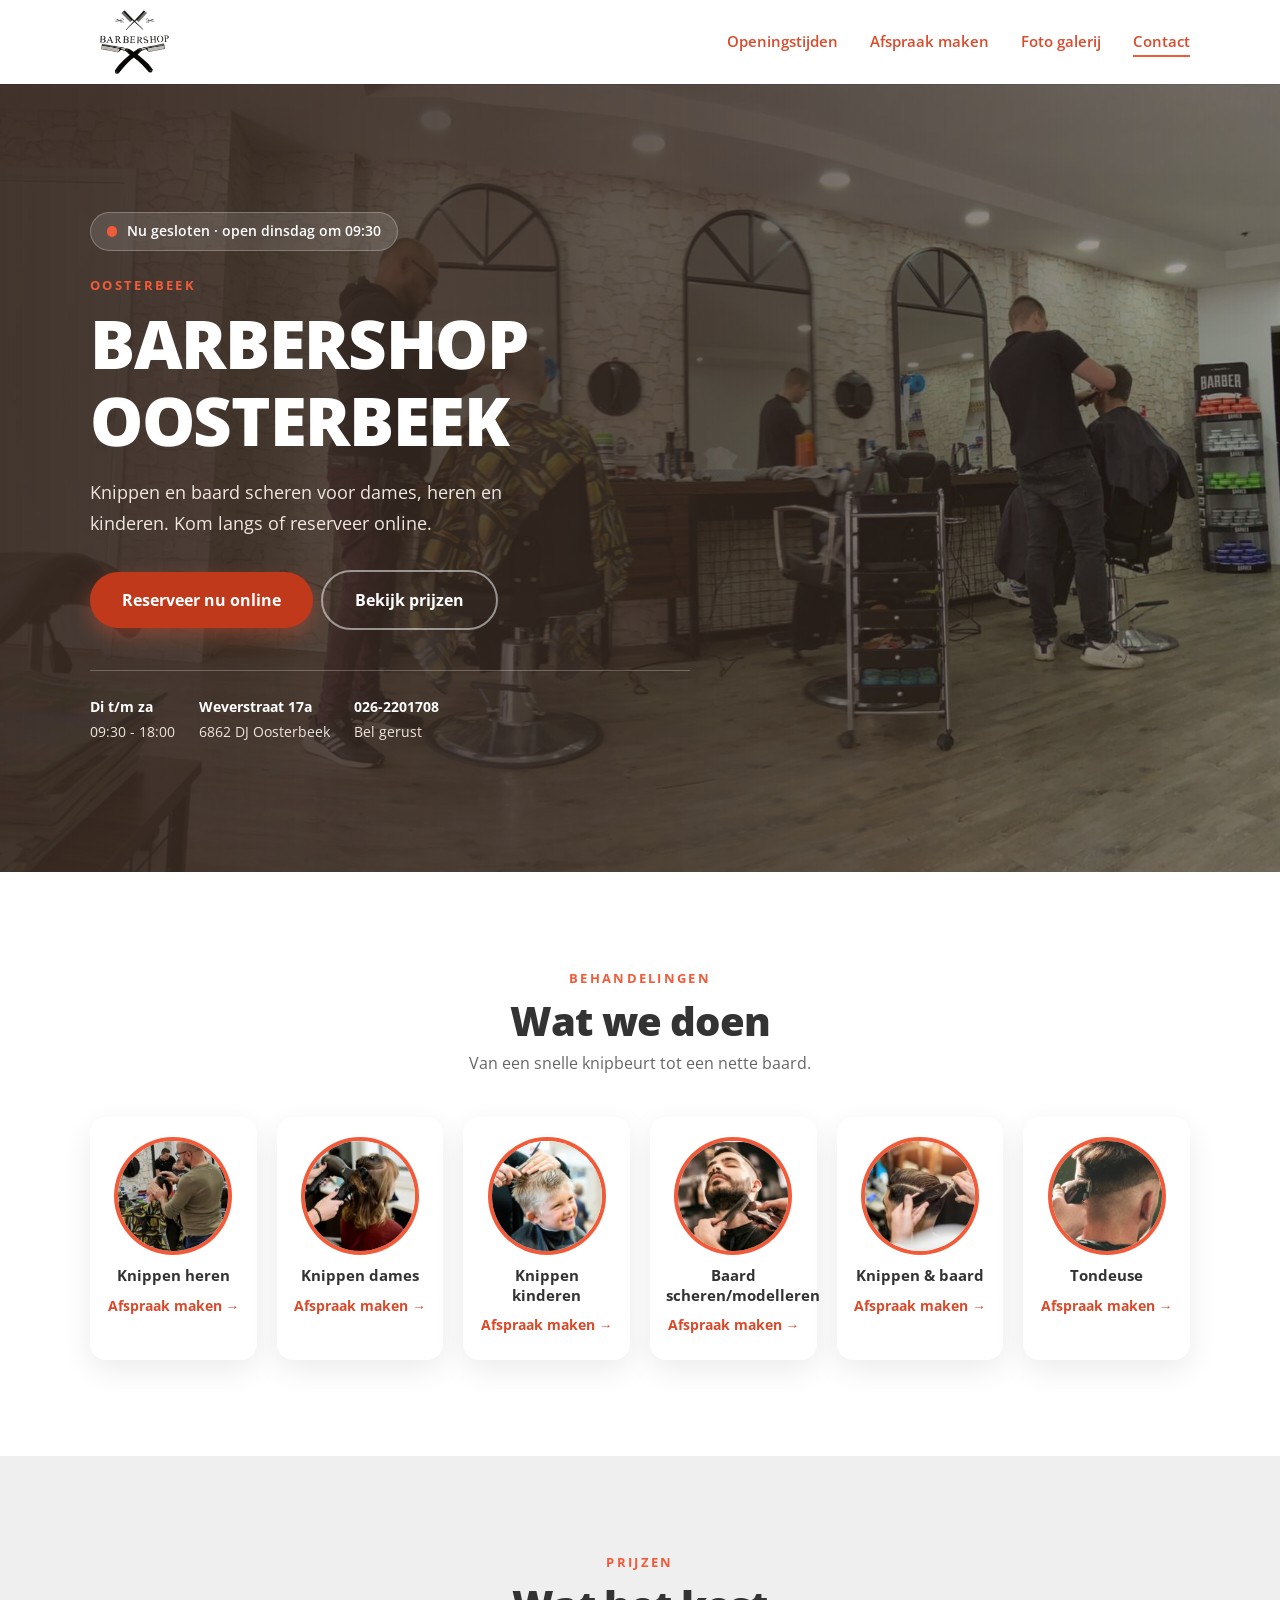
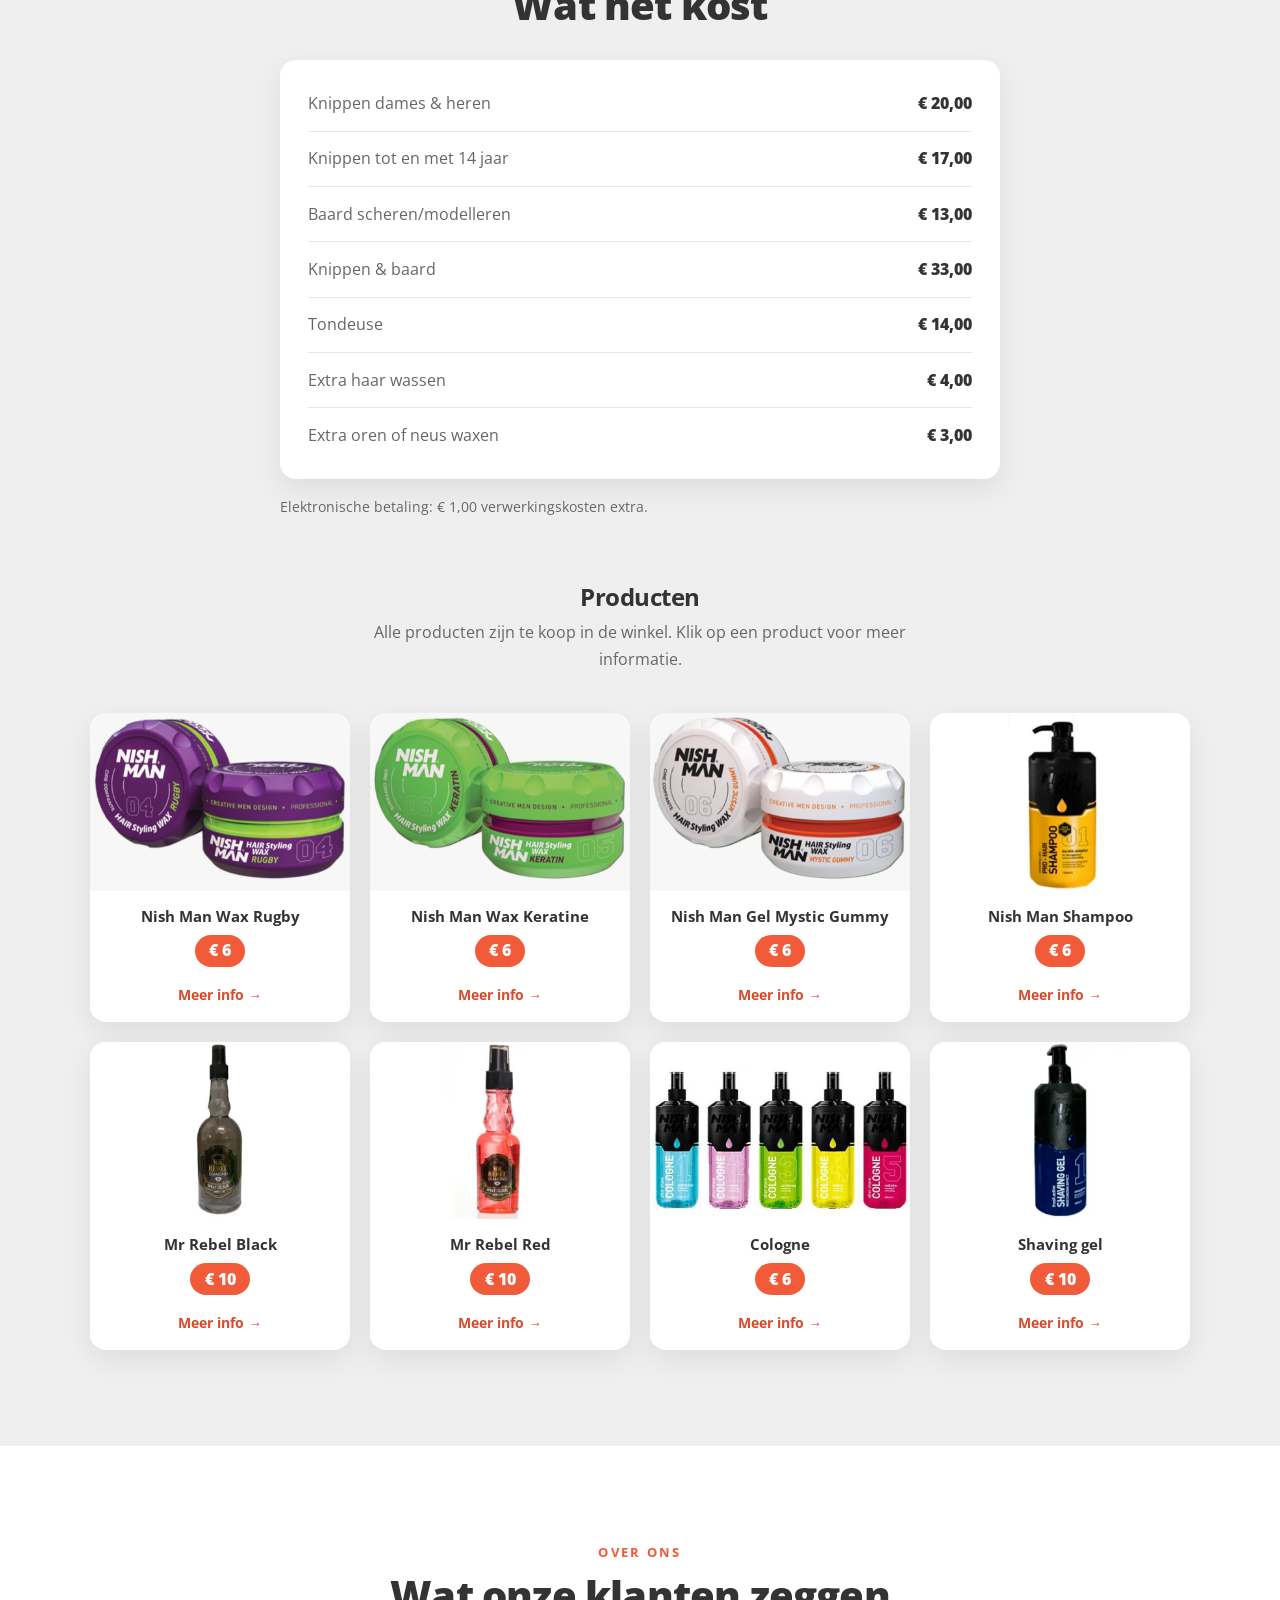
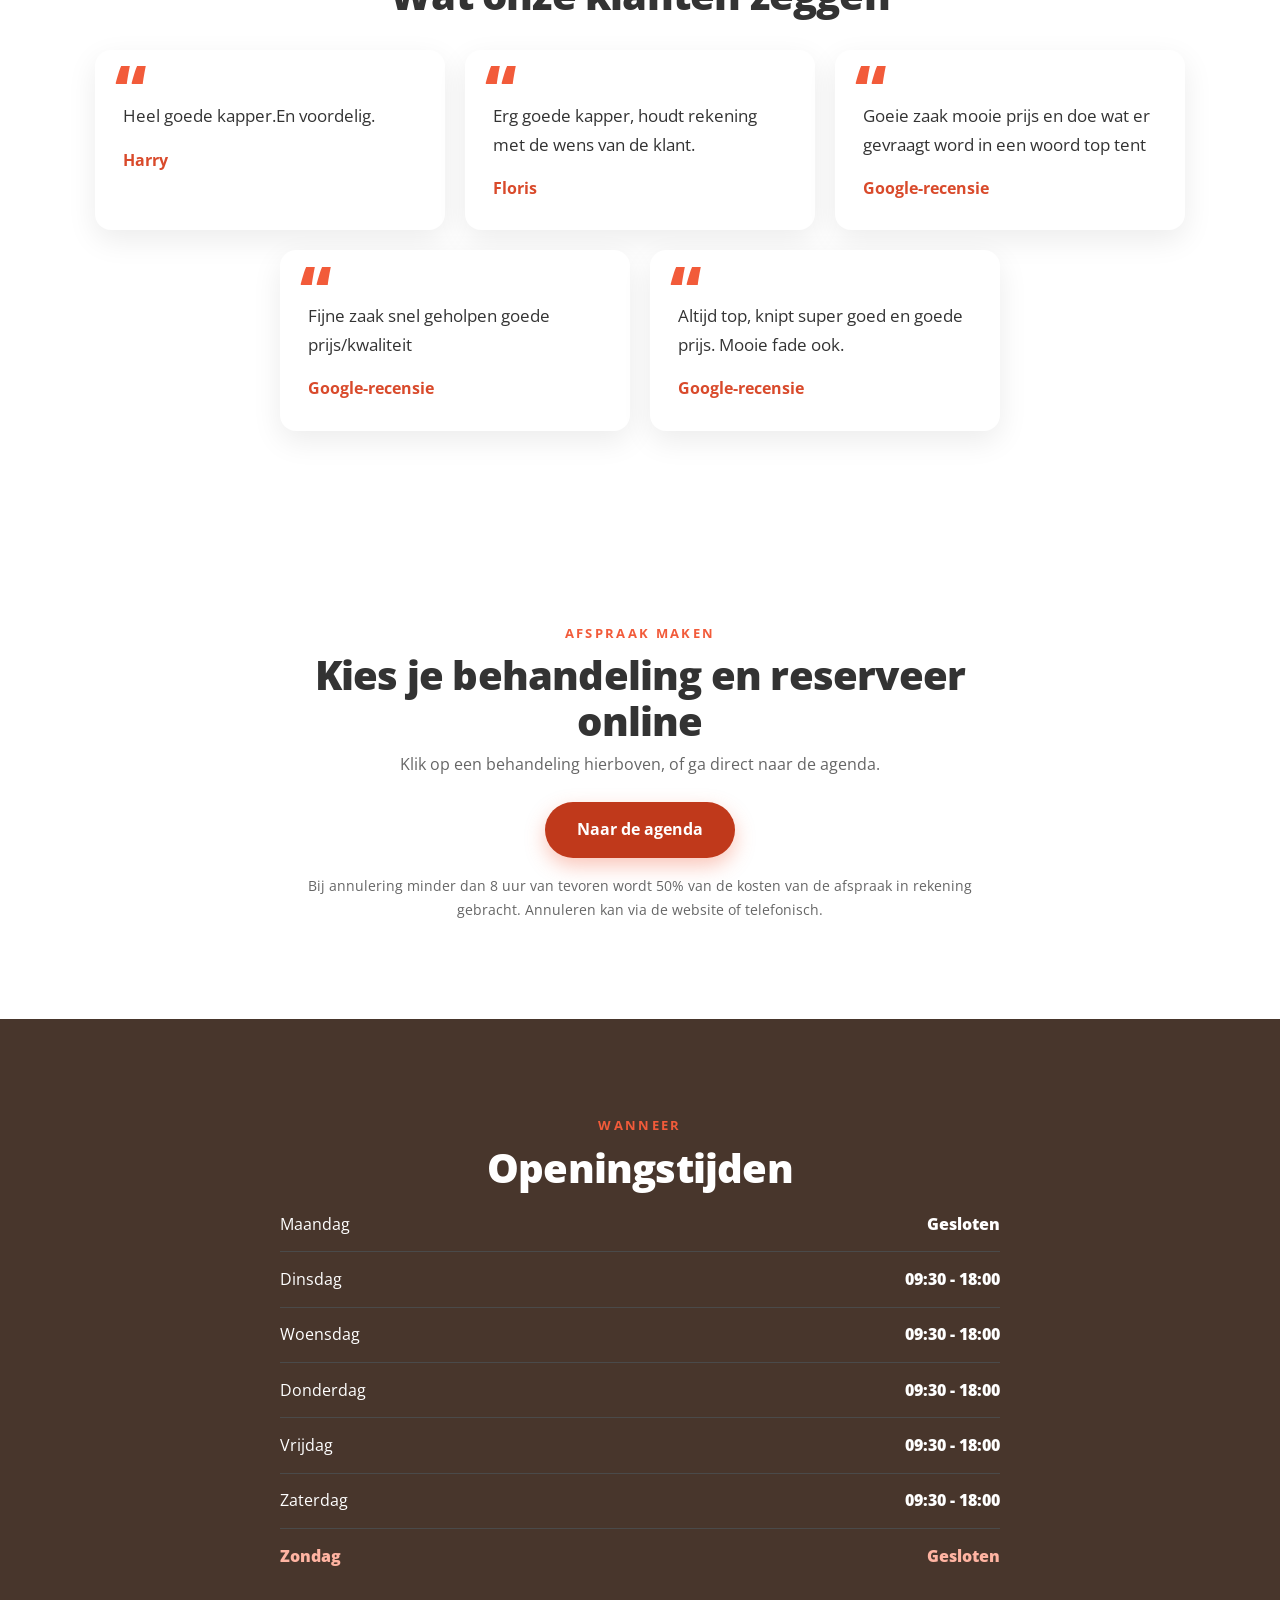
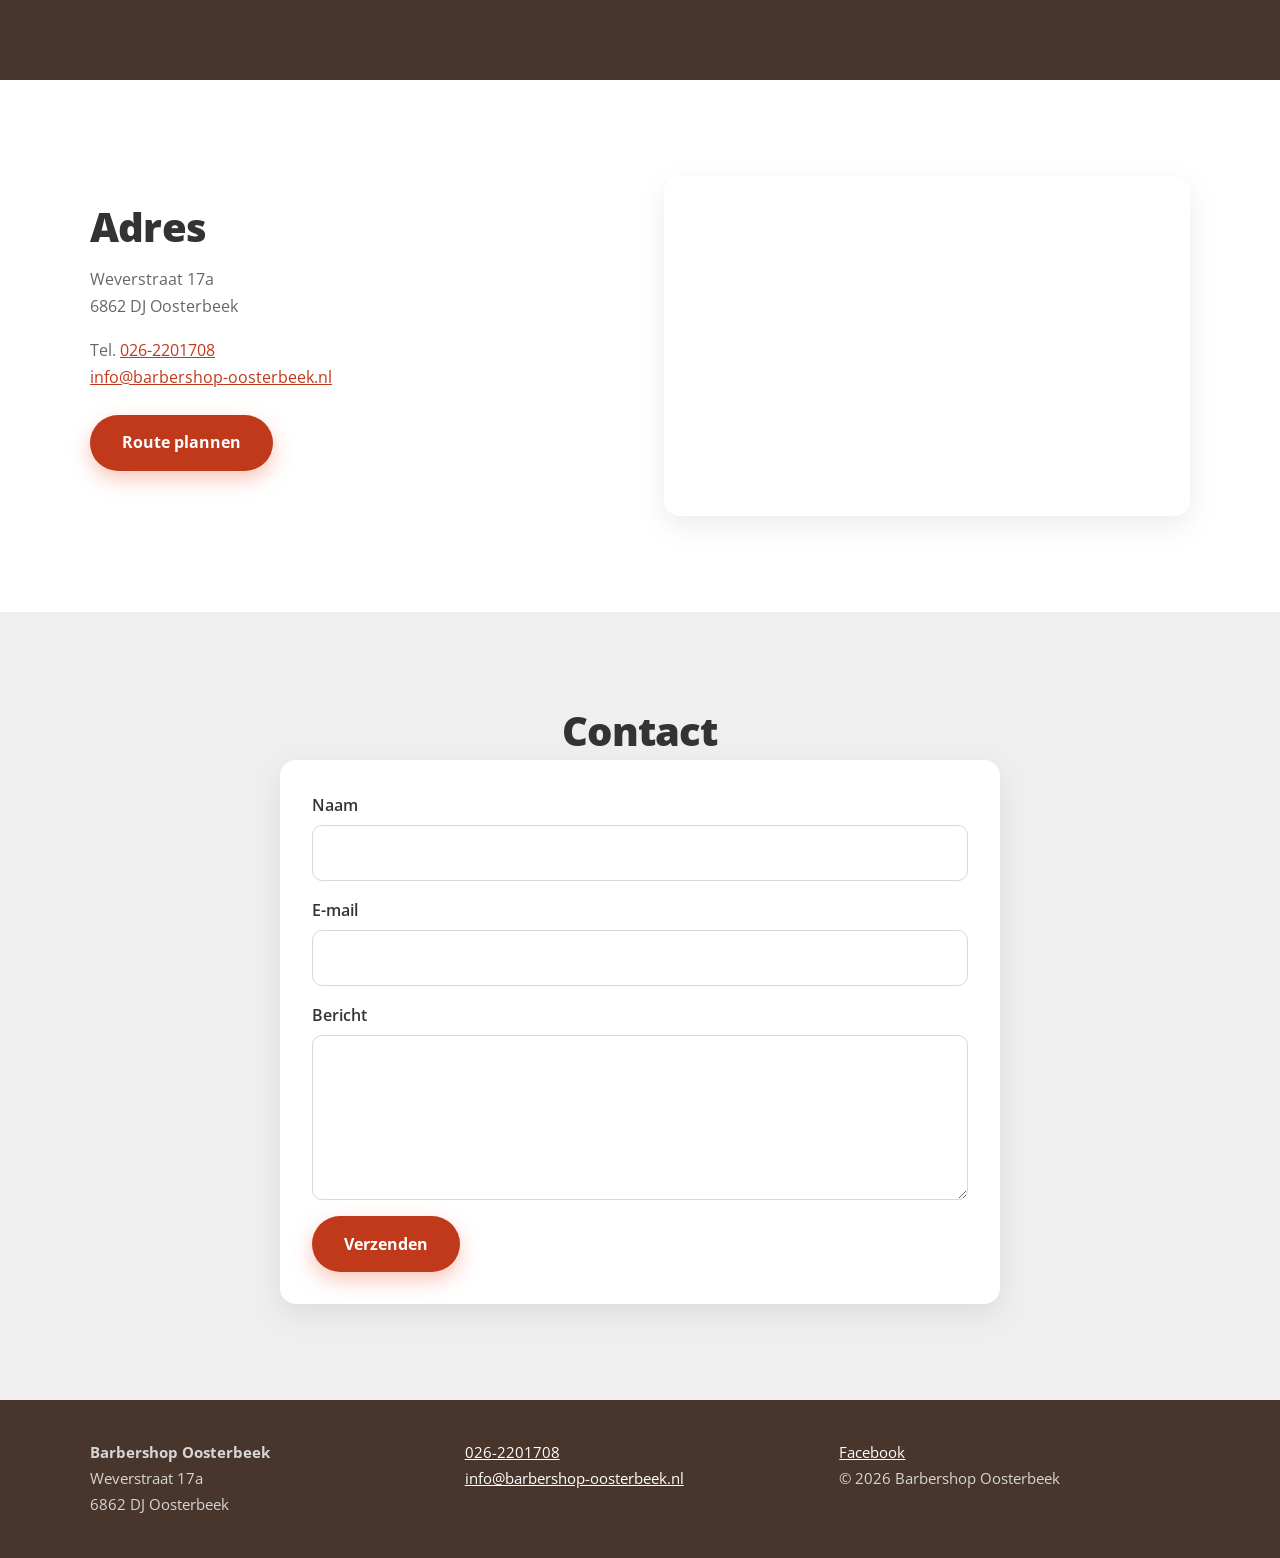
==== preview/index.html @ e2687fc3 "Verbeter vindbaarheid, snelheid en toegankelijkheid Meta description, Open Graph en LocalBusiness-ge" ====
<!doctype html>
<html lang="nl">
<head>
	<meta charset="utf-8">
	<meta name="viewport" content="width=device-width, initial-scale=1">
	<title>Barbershop Oosterbeek (voorbeeld)</title>
	<meta name="description" content="Barbershop Oosterbeek: knippen en baard scheren voor dames, heren en kinderen aan de Weverstraat in Oosterbeek. Reserveer online of loop binnen.">
	<meta property="og:type" content="website">
	<meta property="og:locale" content="nl_NL">
	<meta property="og:title" content="Barbershop Oosterbeek (voorbeeld)">
	<meta property="og:description" content="Barbershop Oosterbeek: knippen en baard scheren voor dames, heren en kinderen aan de Weverstraat in Oosterbeek. Reserveer online of loop binnen.">
	<link rel="icon" href="../ts-barbershop/assets/img/favicon.png">
	<link rel="stylesheet" href="https://fonts.googleapis.com/css2?family=Open+Sans:wght@300;400;600;700;800&display=swap">
	<link rel="stylesheet" href="../ts-barbershop/assets/css/main.css">
</head>
<body>
<header class="site-header">
	<div class="wrap header-inner">
		<a class="brand" href="#"><img src="../ts-barbershop/assets/img/logo.png" alt="Barbershop Oosterbeek" width="64" height="47"></a>
		<button class="menu-toggle" aria-expanded="false" aria-controls="site-nav">Menu</button>
		<nav id="site-nav" class="site-nav" aria-label="Hoofdmenu">
			<ul>
				<li><a href="#openingstijden">Openingstijden</a></li>
				<li><a href="afspraak.html">Afspraak maken</a></li>
				<li><a href="galerij.html">Foto galerij</a></li>
				<li><a href="#contactformulier">Contact</a></li>
			</ul>
		</nav>
	</div>
</header>
<main>
<section class="hero">
	<div class="wrap hero-inner">
		<div>
			<span class="status" role="status">Openingstijden laden…</span>
			<span class="eyebrow">Oosterbeek</span>
			<h1>Barbershop Oosterbeek</h1>
			<p>Knippen en baard scheren voor dames, heren en kinderen. Kom langs of reserveer online.</p>
			<a class="btn" href="afspraak.html">Reserveer nu online</a><a class="btn btn-ghost" href="#prijzen">Bekijk prijzen</a>
			<div class="hero-facts">
				<div><strong>Di t/m za</strong>09:30 - 18:00</div>
				<div><strong>Weverstraat 17a</strong>6862 DJ Oosterbeek</div>
				<div><strong>026-2201708</strong>Bel gerust</div>
			</div>
		</div>
			</div>
</section>

<section class="section" id="diensten"><div class="wrap">
	<span class="eyebrow">Behandelingen</span>
	<h2>Wat we doen</h2>
	<p class="lead">Van een snelle knipbeurt tot een nette baard.</p>
	<ul class="cards">
		<li><a href="afspraak.html?dienst=heren"><img src="../ts-barbershop/assets/img/behandeling-heren-knippen.jpg" alt="" width="150" height="150"><span>Knippen heren</span><em class="kaart-cta">Afspraak maken &rarr;</em></a></li>
		<li><a href="afspraak.html?dienst=dames"><img src="../ts-barbershop/assets/img/behandeling-dames-knippen.jpg" alt="" width="150" height="150"><span>Knippen dames</span><em class="kaart-cta">Afspraak maken &rarr;</em></a></li>
		<li><a href="afspraak.html?dienst=kinderen"><img src="../ts-barbershop/assets/img/behandeling-kinderen.jpg" alt="" width="150" height="150"><span>Knippen kinderen</span><em class="kaart-cta">Afspraak maken &rarr;</em></a></li>
		<li><a href="afspraak.html?dienst=baard"><img src="../ts-barbershop/assets/img/behandeling-scheren.jpg" alt="" width="150" height="150"><span>Baard scheren/modelleren</span><em class="kaart-cta">Afspraak maken &rarr;</em></a></li>
		<li><a href="afspraak.html?dienst=knippen-baard"><img src="../ts-barbershop/assets/img/behandeling-knippen-en-baard.jpg" alt="" width="150" height="150"><span>Knippen &amp; baard</span><em class="kaart-cta">Afspraak maken &rarr;</em></a></li>
		<li><a href="afspraak.html?dienst=tondeuse"><img src="../ts-barbershop/assets/img/behandeling-tondeuze.jpg" alt="" width="150" height="150"><span>Tondeuse</span><em class="kaart-cta">Afspraak maken &rarr;</em></a></li>
	</ul>
</div></section>

<section class="section section-licht" id="prijzen"><div class="wrap">
	<span class="eyebrow">Prijzen</span>
	<h2>Wat het kost</h2>
	<div class="narrow" style="margin:2rem auto 0"><div class="panel"><table class="price-table">
		<tr><th scope="row">Knippen dames &amp; heren</th><td>&euro; 20,00</td></tr>
		<tr><th scope="row">Knippen tot en met 14 jaar</th><td>&euro; 17,00</td></tr>
		<tr><th scope="row">Baard scheren/modelleren</th><td>&euro; 13,00</td></tr>
		<tr><th scope="row">Knippen &amp; baard</th><td>&euro; 33,00</td></tr>
		<tr><th scope="row">Tondeuse</th><td>&euro; 14,00</td></tr>
		<tr><th scope="row">Extra haar wassen</th><td>&euro; 4,00</td></tr>
		<tr><th scope="row">Extra oren of neus waxen</th><td>&euro; 3,00</td></tr>
	</table></div>
	<p class="note">Elektronische betaling: € 1,00 verwerkingskosten extra.</p></div>
	<h3 class="subtitle">Producten</h3>
	<p class="lead">Alle producten zijn te koop in de winkel. Klik op een product voor meer informatie.</p>
	<ul class="products">
		<li><button type="button" class="product-open" data-naam="Nish Man Wax Rugby" data-prijs="6" data-img="../ts-barbershop/assets/img/product-nish-man-wax-rugby.png" data-cat="Haarwax" data-info="Haarwax om je kapsel te stylen en in model te houden." aria-haspopup="dialog"><span class="thumb"><img src="../ts-barbershop/assets/img/product-nish-man-wax-rugby.png" alt="" loading="lazy"></span><span class="info"><span class="naam">Nish Man Wax Rugby</span><span class="prijs">&euro; 6</span></span><span class="meer">Meer info</span></button></li>
		<li><button type="button" class="product-open" data-naam="Nish Man Wax Keratine" data-prijs="6" data-img="../ts-barbershop/assets/img/product-nish-man-wax-keratine.png" data-cat="Haarwax" data-info="Haarwax met keratine om je kapsel te stylen en in model te houden." aria-haspopup="dialog"><span class="thumb"><img src="../ts-barbershop/assets/img/product-nish-man-wax-keratine.png" alt="" loading="lazy"></span><span class="info"><span class="naam">Nish Man Wax Keratine</span><span class="prijs">&euro; 6</span></span><span class="meer">Meer info</span></button></li>
		<li><button type="button" class="product-open" data-naam="Nish Man Gel Mystic Gummy" data-prijs="6" data-img="../ts-barbershop/assets/img/product-nish-man-gel-mystic-gummy.png" data-cat="Haargel" data-info="Stylinggel voor een strak gestyled kapsel." aria-haspopup="dialog"><span class="thumb"><img src="../ts-barbershop/assets/img/product-nish-man-gel-mystic-gummy.png" alt="" loading="lazy"></span><span class="info"><span class="naam">Nish Man Gel Mystic Gummy</span><span class="prijs">&euro; 6</span></span><span class="meer">Meer info</span></button></li>
		<li><button type="button" class="product-open" data-naam="Nish Man Shampoo" data-prijs="6" data-img="../ts-barbershop/assets/img/product-nish-man-shampoo.png" data-cat="Shampoo" data-info="Shampoo voor heren om je haar te wassen." aria-haspopup="dialog"><span class="thumb"><img src="../ts-barbershop/assets/img/product-nish-man-shampoo.png" alt="" loading="lazy"></span><span class="info"><span class="naam">Nish Man Shampoo</span><span class="prijs">&euro; 6</span></span><span class="meer">Meer info</span></button></li>
		<li><button type="button" class="product-open" data-naam="Mr Rebel Black" data-prijs="10" data-img="../ts-barbershop/assets/img/product-mr-rebel-black.png" data-cat="Verzorging" data-info="Verzorgingsproduct van Mr Rebel, uitvoering Black." aria-haspopup="dialog"><span class="thumb"><img src="../ts-barbershop/assets/img/product-mr-rebel-black.png" alt="" loading="lazy"></span><span class="info"><span class="naam">Mr Rebel Black</span><span class="prijs">&euro; 10</span></span><span class="meer">Meer info</span></button></li>
		<li><button type="button" class="product-open" data-naam="Mr Rebel Red" data-prijs="10" data-img="../ts-barbershop/assets/img/product-mr-rebel-red.png" data-cat="Verzorging" data-info="Verzorgingsproduct van Mr Rebel, uitvoering Red." aria-haspopup="dialog"><span class="thumb"><img src="../ts-barbershop/assets/img/product-mr-rebel-red.png" alt="" loading="lazy"></span><span class="info"><span class="naam">Mr Rebel Red</span><span class="prijs">&euro; 10</span></span><span class="meer">Meer info</span></button></li>
		<li><button type="button" class="product-open" data-naam="Cologne" data-prijs="6" data-img="../ts-barbershop/assets/img/product-cologne.jpg" data-cat="Cologne" data-info="Cologne voor een frisse geur na het knippen of scheren." aria-haspopup="dialog"><span class="thumb"><img src="../ts-barbershop/assets/img/product-cologne.jpg" alt="" loading="lazy"></span><span class="info"><span class="naam">Cologne</span><span class="prijs">&euro; 6</span></span><span class="meer">Meer info</span></button></li>
		<li><button type="button" class="product-open" data-naam="Shaving gel" data-prijs="10" data-img="../ts-barbershop/assets/img/product-shaving-gel.png" data-cat="Scheren" data-info="Scheergel voor een soepele, gladde scheerbeurt." aria-haspopup="dialog"><span class="thumb"><img src="../ts-barbershop/assets/img/product-shaving-gel.png" alt="" loading="lazy"></span><span class="info"><span class="naam">Shaving gel</span><span class="prijs">&euro; 10</span></span><span class="meer">Meer info</span></button></li>
	</ul>
</div></section>

<section class="section" id="reviews"><div class="wrap">
	<span class="eyebrow">Over ons</span>
	<h2>Wat onze klanten zeggen</h2>
	<ul class="reviews">
		<li><blockquote class="review"><p>Heel goede kapper.En voordelig.</p><footer>Harry</footer></blockquote></li>
		<li><blockquote class="review"><p>Erg goede kapper, houdt rekening met de wens van de klant.</p><footer>Floris</footer></blockquote></li>
		<li><blockquote class="review"><p>Goeie zaak mooie prijs en doe wat er gevraagt word in een woord top tent</p><footer>Google-recensie</footer></blockquote></li>
		<li><blockquote class="review"><p>Fijne zaak snel geholpen goede prijs/kwaliteit</p><footer>Google-recensie</footer></blockquote></li>
		<li><blockquote class="review"><p>Altijd top, knipt super goed en goede prijs. Mooie fade ook.</p><footer>Google-recensie</footer></blockquote></li>
	</ul>
</div></section>

<section class="section" id="afspraak"><div class="wrap narrow cta-blok">
	<span class="eyebrow">Afspraak maken</span>
	<h2>Kies je behandeling en reserveer online</h2>
	<p class="lead">Klik op een behandeling hierboven, of ga direct naar de agenda.</p>
	<a class="btn" href="afspraak.html">Naar de agenda</a>
	<p class="note">Bij annulering minder dan 8 uur van tevoren wordt 50% van de kosten van de afspraak in rekening gebracht. Annuleren kan via de website of telefonisch.</p>
</div></section>

<section class="section section-donker" id="openingstijden" data-hours='{"0": null, "1": null, "2": ["09:30", "18:00"], "3": ["09:30", "18:00"], "4": ["09:30", "18:00"], "5": ["09:30", "18:00"], "6": ["09:30", "18:00"]}'><div class="wrap narrow">
	<span class="eyebrow">Wanneer</span>
	<h2>Openingstijden</h2>
	<table class="price-table price-table-donker">
		<tr><th scope="row">Maandag</th><td>Gesloten</td></tr>
		<tr><th scope="row">Dinsdag</th><td>09:30 - 18:00</td></tr>
		<tr><th scope="row">Woensdag</th><td>09:30 - 18:00</td></tr>
		<tr><th scope="row">Donderdag</th><td>09:30 - 18:00</td></tr>
		<tr><th scope="row">Vrijdag</th><td>09:30 - 18:00</td></tr>
		<tr><th scope="row">Zaterdag</th><td>09:30 - 18:00</td></tr>
		<tr><th scope="row">Zondag</th><td>Gesloten</td></tr>
	</table>
</div></section>

<section class="section" id="adres"><div class="wrap two-col">
	<div>
		<h2>Adres</h2>
		<p>Weverstraat 17a<br>6862 DJ Oosterbeek</p>
		<p>Tel. <a href="tel:0262201708">026-2201708</a><br><a href="mailto:info@barbershop-oosterbeek.nl">info@barbershop-oosterbeek.nl</a></p>
		<p><a class="btn route-knop" href="https://www.google.com/maps/dir/?api=1&amp;destination=Weverstraat+17a+6862+DJ+Oosterbeek" target="_blank" rel="noopener">Route plannen</a></p>
	</div>
	<iframe class="map" title="Kaart" loading="lazy" src="https://www.openstreetmap.org/export/embed.html?bbox=5.8300%2C51.9830%2C5.8600%2C52.0000&amp;layer=mapnik&amp;marker=51.9915%2C5.8450"></iframe>
</div></section>

<section class="section section-licht" id="contactformulier"><div class="wrap narrow">
	<h2>Contact</h2>
	<form class="contact-form" data-demo>
		<label>Naam <input type="text" name="naam" required></label>
		<label>E-mail <input type="email" name="email" required></label>
		<label>Bericht <textarea name="bericht" rows="5" required></textarea></label>
		<button class="btn" type="submit">Verzenden</button>
	</form>
</div></section>
<dialog id="product-dialog" class="product-dialog" aria-labelledby="pd-naam">
	<form method="dialog"><button class="pd-close" aria-label="Sluiten">&times;</button></form>
	<div class="pd-img"><img id="pd-img" src="" alt=""></div>
	<div class="pd-body">
		<span class="pd-cat" id="pd-cat"></span>
		<h3 id="pd-naam"></h3>
		<p class="pd-prijs" id="pd-prijs"></p>
		<p id="pd-info"></p>
		<p class="pd-winkel">Te koop in de winkel · Weverstraat 17a, Oosterbeek</p>
		<p class="note">Vraag gerust de barber om advies.</p>
	</div>
</dialog>
</main>
<footer class="site-footer"><div class="wrap footer-inner">
	<div><strong>Barbershop Oosterbeek</strong><br>Weverstraat 17a<br>6862 DJ Oosterbeek</div>
	<div><a href="tel:0262201708">026-2201708</a><br><a href="mailto:info@barbershop-oosterbeek.nl">info@barbershop-oosterbeek.nl</a></div>
	<div><a href="https://www.facebook.com/robertskapsalon/" target="_blank" rel="noopener">Facebook</a><br>&copy; 2026 Barbershop Oosterbeek</div>
</div></footer>
<script src="../ts-barbershop/assets/js/menu.js"></script>
<script src="../ts-barbershop/assets/js/feedback.js"></script>
<script src="../ts-barbershop/assets/js/products.js"></script>
</body>
</html>
---- ts-barbershop/assets/css/main.css ----
:root {
	--rood: #f25b3a;
	--rood-donker: #d94a2b;
	--rood-knop: #c0391b;
	--donker: #333333;
	--zwart: #48362c;
	--bruin-diep: #382a22;
	--tekst: #666666;
	--licht: #efefef;
	--wit: #ffffff;
	--radius: 16px;
	--schaduw: 0 10px 30px rgba(0, 0, 0, .08);
}
* { box-sizing: border-box; }
html { scroll-behavior: smooth; scroll-padding-top: 100px; }
body { margin: 0; font-family: 'Open Sans', Arial, sans-serif; color: var(--tekst); background: var(--wit); line-height: 1.7; -webkit-font-smoothing: antialiased; }
img { max-width: 100%; height: auto; }
a { color: var(--rood-knop); }
h1, h2, h3 { color: var(--donker); line-height: 1.15; letter-spacing: -.02em; }
h2 { font-size: clamp(1.8rem, 4vw, 2.5rem); font-weight: 800; text-align: center; margin: 0 0 .4rem; }
.lead { text-align: center; max-width: 560px; margin: 0 auto 2.5rem; }
.wrap { width: min(1100px, 100% - 32px); margin-inline: auto; }
.narrow { max-width: 720px; }
.eyebrow { display: block; text-align: center; font-size: .8rem; font-weight: 700; letter-spacing: .18em; text-transform: uppercase; color: var(--rood); margin-bottom: .5rem; }

/* Header */
.site-header { position: sticky; top: 0; z-index: 10; background: rgba(255, 255, 255, .94); backdrop-filter: blur(10px); box-shadow: 0 1px 0 rgba(0, 0, 0, .08); }
.header-inner { display: flex; align-items: center; justify-content: space-between; min-height: 84px; }
.brand img { display: block; height: 64px; width: auto; }
.site-nav ul { list-style: none; margin: 0; padding: 0; display: flex; align-items: center; gap: 2rem; }
.site-nav a { color: var(--rood-donker); text-decoration: none; font-weight: 600; font-size: .95rem; }
.site-nav a { position: relative; padding: .25rem 0; }
.site-nav a::after { content: ""; position: absolute; left: 0; right: 0; bottom: -2px; height: 2px; background: var(--rood); transform: scaleX(0); transition: transform .2s; }
.site-nav a:hover::after, .site-nav a:focus::after, .site-nav a.is-active::after { transform: scaleX(1); }
.menu-toggle { display: none; background: var(--rood-knop); color: var(--wit); border: 0; border-radius: 999px; padding: .5rem 1.2rem; font: inherit; font-weight: 700; cursor: pointer; }

/* Knoppen */
.btn { display: inline-block; background: var(--rood-knop); color: var(--wit); border: 0; border-radius: 999px; padding: .9rem 2rem; font: inherit; font-weight: 700; text-decoration: none; cursor: pointer; box-shadow: 0 8px 20px rgba(242, 91, 58, .35); transition: transform .15s, background .15s; }
.btn:hover, .btn:focus { background: #a02f15; transform: translateY(-2px); }
.btn-ghost { background: transparent; box-shadow: none; border: 2px solid rgba(255, 255, 255, .5); margin-left: .5rem; }
.btn-ghost:hover, .btn-ghost:focus { background: rgba(255, 255, 255, .15); }
.btn:active { transform: translateY(0) scale(.98); }
.btn:focus-visible, .site-nav a:focus-visible { outline: 3px solid #ffb4a2; outline-offset: 3px; }
.btn[disabled] { opacity: .7; cursor: wait; transform: none; }

/* Hero */
.hero { color: var(--wit); background: linear-gradient(90deg, rgba(56, 42, 34, .94) 0%, rgba(56, 42, 34, .75) 55%, rgba(56, 42, 34, .4) 100%), url('../img/in-actie.jpg') center / cover; }
.hero-inner { padding: clamp(4rem, 11vw, 8rem) 0; max-width: 1100px; }
.hero-inner > div { max-width: 600px; }
.hero .eyebrow { text-align: left; }
.hero h1 { color: var(--wit); font-size: clamp(2.4rem, 6vw, 4.2rem); font-weight: 800; margin: 0 0 1rem; text-transform: uppercase; }
.hero p { font-size: 1.15rem; color: #f0e6e0; margin: 0 0 2rem; max-width: 460px; }
.hero-facts { display: flex; flex-wrap: wrap; gap: 1.5rem; margin-top: 2.5rem; padding-top: 1.5rem; border-top: 1px solid rgba(255, 255, 255, .25); font-size: .9rem; color: #f0e6e0; }
.hero-facts strong { display: block; color: var(--wit); }

/* Open/gesloten-melding */
.status { display: inline-flex; align-items: center; gap: .6rem; background: rgba(255, 255, 255, .12); border: 1px solid rgba(255, 255, 255, .25); border-radius: 999px; padding: .4rem 1rem; font-size: .9rem; font-weight: 600; margin-bottom: 1.5rem; }
.status::before { content: ''; width: .65rem; height: .65rem; border-radius: 50%; background: #9aa0a6; }
.status.is-open::before { background: #34c759; box-shadow: 0 0 0 4px rgba(52, 199, 89, .25); animation: puls 2s infinite; }
.status.is-closed::before { background: var(--rood); }
@keyframes puls { 50% { box-shadow: 0 0 0 8px rgba(52, 199, 89, 0); } }
.price-table tr.is-today th, .price-table tr.is-today td { color: var(--rood); font-weight: 800; }
.price-table-donker tr.is-today th, .price-table-donker tr.is-today td { color: #ffb4a2; }
.panel .price-table tr { transition: background .15s; }
.panel .price-table tr:hover { background: #faf6f4; }

/* Secties */
.section { padding: clamp(3.5rem, 8vw, 6rem) 0; }
.section-licht { background: var(--licht); }
.section-donker { background: var(--zwart); color: var(--wit); }
.section-donker h2 { color: var(--wit); }

.cards { list-style: none; margin: 0; padding: 0; display: grid; grid-template-columns: repeat(auto-fit, minmax(160px, 1fr)); gap: 1.25rem; text-align: center; }
.cards li { background: var(--wit); border-radius: var(--radius); box-shadow: var(--schaduw); padding: 1.5rem 1rem; transition: transform .2s; }
.cards li:hover { transform: translateY(-4px); }
.cards img { border-radius: 50%; display: block; margin: 0 auto .9rem; width: 110px; height: 110px; object-fit: cover; box-shadow: 0 0 0 4px var(--rood); }
.cards span { font-weight: 700; color: var(--donker); font-size: .95rem; line-height: 1.3; display: block; }

.panel { background: var(--wit); border-radius: var(--radius); box-shadow: var(--schaduw); padding: 1rem 1.75rem; }
.price-table { width: 100%; border-collapse: collapse; }
.price-table th, .price-table td { padding: .85rem 0; border-bottom: 1px solid #e6e6e6; text-align: left; font-weight: 400; }
.price-table tr:last-child th, .price-table tr:last-child td { border-bottom: 0; }
.price-table td { text-align: right; font-weight: 800; color: var(--donker); white-space: nowrap; }
.price-table-donker th, .price-table-donker td { color: var(--wit); border-color: #4a4a4a; }
.price-table-donker td { color: var(--wit); }
.note { font-size: .9rem; color: var(--tekst); margin: 1rem 0 0; }

.subtitle { text-align: center; margin: 4rem 0 1.5rem; font-size: 1.5rem; }
.products { list-style: none; margin: 0; padding: 0; display: grid; grid-template-columns: repeat(auto-fill, minmax(210px, 1fr)); gap: 1.25rem; }
.products li { background: var(--wit); border-radius: var(--radius); box-shadow: var(--schaduw); overflow: hidden; text-align: center; }
.products .thumb { background: #f7f7f7; aspect-ratio: 480 / 328; display: flex; align-items: center; justify-content: center; }
.products img { width: 100%; height: 100%; object-fit: contain; display: block; }
.products .info { padding: 1rem; }
.products .naam { display: block; font-weight: 700; color: var(--donker); font-size: .95rem; line-height: 1.3; }
.products .prijs { display: inline-block; margin-top: .5rem; background: var(--rood); color: var(--wit); font-weight: 800; border-radius: 999px; padding: .15rem .9rem; }

.two-col { display: grid; grid-template-columns: 1fr 1fr; gap: 3rem; align-items: center; }
.two-col h2 { text-align: left; }
.map { width: 100%; height: 340px; border: 0; border-radius: var(--radius); box-shadow: var(--schaduw); }

/* Formulier */
.contact-form { background: var(--wit); border-radius: var(--radius); box-shadow: var(--schaduw); padding: 2rem; }
.contact-form label { display: block; font-weight: 600; color: var(--donker); margin-bottom: 1rem; }
.contact-form input, .contact-form textarea { display: block; width: 100%; margin-top: .35rem; padding: .85rem 1rem; font: inherit; border: 1px solid #d8d8d8; border-radius: 10px; background: var(--wit); }
.contact-form input:focus, .contact-form textarea:focus { outline: 3px solid rgba(242, 91, 58, .3); border-color: var(--rood); }
.hp { position: absolute; left: -9999px; }
.alert { padding: .8rem 1rem; font-weight: 600; border-radius: 10px; }
.contact-form input:user-invalid, .contact-form textarea:user-invalid { border-color: #c0392b; background: #fff6f5; }
.contact-form input:user-valid, .contact-form textarea:user-valid { border-color: #34c759; }
.alert { animation: inkomen .3s ease; }
@keyframes inkomen { from { opacity: 0; transform: translateY(-6px); } }
.alert-ok { background: #e6f4ea; color: #1e6b34; }
.alert-fout { background: #fdecea; color: #a1161b; }
.alert-ok, .alert-fout { margin-bottom: 1rem; }

/* Pagina's */
.page-content { padding: 3rem 0; }

/* Footer */
.site-footer { background: var(--zwart); color: #d6d6d6; padding: 2.5rem 0; font-size: .95rem; }
.site-footer a { color: var(--wit); }
.footer-inner { display: grid; grid-template-columns: repeat(auto-fit, minmax(200px, 1fr)); gap: 1.5rem; }

/* Mobiel */
@media (max-width: 800px) {
	.menu-toggle { display: block; }
	.site-nav { display: none; position: absolute; top: 84px; left: 0; right: 0; background: var(--wit); box-shadow: 0 10px 20px rgba(0, 0, 0, .08); padding: 1rem 16px 1.5rem; }
	.site-nav.is-open { display: block; }
	.site-nav ul { flex-direction: column; align-items: flex-start; gap: 1rem; }
	.two-col { grid-template-columns: 1fr; gap: 2rem; }
	
	.two-col h2 { text-align: center; }
}

/* Klikbare producten */
.product-open { all: unset; box-sizing: border-box; display: block; width: 100%; cursor: pointer; text-align: center; position: relative; }
.product-open:focus-visible { outline: 3px solid var(--rood); outline-offset: -3px; border-radius: var(--radius); }
.products li { transition: transform .2s, box-shadow .2s; }
.products li:hover { transform: translateY(-4px); box-shadow: 0 16px 36px rgba(0, 0, 0, .14); }
.products .thumb { overflow: hidden; }
.products .thumb img { transition: transform .3s; }
.products li:hover .thumb img { transform: scale(1.06); }
.product-open .info { display: block; }
.product-open .meer { display: block; padding: 0 1rem 1rem; font-size: .85rem; font-weight: 700; color: var(--rood-donker); }
.product-open .meer::after { content: ' \2192'; }

.product-dialog { border: 0; border-radius: var(--radius); padding: 0; width: min(760px, 100% - 32px); max-height: calc(100% - 32px); overflow: auto; box-shadow: 0 30px 80px rgba(0, 0, 0, .4); }
.product-dialog[open] { display: grid; grid-template-columns: 1fr 1fr; animation: inkomen .25s ease; }
.product-dialog::backdrop { background: rgba(56, 42, 34, .7); backdrop-filter: blur(3px); }
.pd-img { background: #f7f7f7; display: flex; align-items: center; justify-content: center; padding: 1.5rem; }
.pd-img img { width: 100%; max-height: 380px; object-fit: contain; }
.pd-body { padding: 2rem; align-self: center; }
.pd-body h3 { margin: .25rem 0 .5rem; font-size: 1.6rem; }
.pd-cat { font-size: .8rem; font-weight: 700; letter-spacing: .15em; text-transform: uppercase; color: var(--rood); }
.pd-prijs { font-size: 1.6rem; font-weight: 800; color: var(--donker); margin: 0 0 1rem; }
.pd-close { position: absolute; top: .75rem; right: .75rem; width: 40px; height: 40px; border: 0; border-radius: 50%; background: var(--wit); color: var(--donker); font-size: 1.6rem; line-height: 1; cursor: pointer; box-shadow: 0 2px 8px rgba(0, 0, 0, .2); }
.pd-close:hover, .pd-close:focus-visible { background: var(--rood); color: var(--wit); }
@media (max-width: 640px) { .product-dialog[open] { grid-template-columns: 1fr; } }
.product-dialog > form { display: contents; }
.pd-winkel { display: inline-block; background: #fdeee9; color: var(--rood-donker); font-weight: 700; font-size: .9rem; border-radius: 999px; padding: .35rem 1rem; margin: .5rem 0 0; }
.subtitle + .lead { margin-top: -1rem; }
@media (max-width: 640px) {
	.products { grid-template-columns: repeat(2, 1fr); gap: .75rem; }
	.products .naam { font-size: .85rem; }
	.product-open .meer { padding: 0 .75rem .85rem; }
}

/* Behandelingen als link naar de afspraakpagina */
.cards li { padding: 0; }
.cards li a { display: block; padding: 1.5rem 1rem; text-decoration: none; color: inherit; border-radius: var(--radius); }
.cards li a:focus-visible { outline: 3px solid var(--rood); outline-offset: -3px; }
.kaart-cta { display: block; margin-top: .5rem; font-style: normal; font-size: .85rem; font-weight: 700; color: var(--rood-donker); }
.cards li:hover .kaart-cta { text-decoration: underline; }

/* Afspraakpagina */
.afspraak-pagina .eyebrow { margin-top: 1.25rem; }
.terug { font-weight: 600; text-decoration: none; font-size: .9rem; }
.terug:hover { text-decoration: underline; }
.pagina-titel { text-align: center; font-size: clamp(1.8rem, 4vw, 2.6rem); margin: 0 0 1.5rem; }
.dienst-samenvatting { display: flex; gap: 1.25rem; align-items: center; background: var(--wit); border-radius: var(--radius); box-shadow: var(--schaduw); padding: 1.25rem; margin-bottom: 2rem; }
.dienst-samenvatting img { width: 96px; height: 96px; border-radius: 50%; object-fit: cover; box-shadow: 0 0 0 4px var(--rood); flex: none; }
.dienst-samenvatting strong { color: var(--donker); font-size: 1.15rem; }
.dienst-samenvatting p { margin: .25rem 0 0; }
.cta-blok { text-align: center; }
.cta-blok .lead { margin-bottom: 1.5rem; }
@media (max-width: 640px) { .dienst-samenvatting { flex-direction: column; text-align: center; } }
[hidden] { display: none !important; }

/* Recensies */
.reviews { list-style: none; margin: 2rem 0 0; padding: 0; display: grid; grid-template-columns: repeat(auto-fit, minmax(260px, 1fr)); gap: 1.25rem; }
.review { background: var(--wit); border-radius: var(--radius); box-shadow: var(--schaduw); padding: 1.75rem; margin: 0; position: relative; }
.review::before { content: '\201C'; position: absolute; top: .4rem; left: 1.25rem; font-size: 4rem; line-height: 1; color: var(--rood); font-weight: 800; }
.review p { margin: 1.5rem 0 1rem; color: var(--donker); font-size: 1.05rem; }
.review footer { font-weight: 700; color: var(--rood-donker); }
.reviews { display: flex; flex-wrap: wrap; justify-content: center; }
.reviews li { flex: 1 1 300px; max-width: 350px; }
.reviews .review { height: 100%; }

/* Foto galerij */
.galerij { list-style: none; margin: 2rem 0 0; padding: 0; display: grid; grid-template-columns: repeat(auto-fill, minmax(230px, 1fr)); gap: 1rem; }
.galerij li { border-radius: var(--radius); overflow: hidden; box-shadow: var(--schaduw); background: var(--wit); }
.galerij a { display: block; }
.galerij img { display: block; width: 100%; aspect-ratio: 1; object-fit: cover; transition: transform .3s; }
.galerij a:hover img, .galerij a:focus-visible img { transform: scale(1.06); }
.galerij li:first-child { grid-column: span 2; grid-row: span 2; }
.galerij-inhoud { margin-top: 2rem; }
.galerij-inhoud .wp-block-gallery { gap: 1rem; }
.galerij-inhoud img { border-radius: var(--radius); }
.lightbox { border: 0; padding: 0; background: transparent; max-width: 100vw; max-height: 100vh; width: 100%; height: 100%; }
.lightbox[open] { display: flex; align-items: center; justify-content: center; }
.lightbox::backdrop { background: rgba(31, 22, 17, .92); }
.lightbox img { max-width: min(92vw, 1200px); max-height: 88vh; border-radius: 8px; box-shadow: 0 20px 60px rgba(0, 0, 0, .5); }
.lb-close, .lb-nav { position: absolute; border: 0; border-radius: 50%; background: rgba(255, 255, 255, .15); color: var(--wit); cursor: pointer; width: 48px; height: 48px; font-size: 2rem; line-height: 1; }
.lb-close { top: 1rem; right: 1rem; }
.lb-prev { left: 1rem; } .lb-next { right: 1rem; }
.lb-nav { top: 50%; transform: translateY(-50%); }
.lb-close:hover, .lb-nav:hover, .lb-close:focus-visible, .lb-nav:focus-visible { background: var(--rood); }
@media (max-width: 640px) { .galerij { grid-template-columns: repeat(2, 1fr); } .galerij li:first-child { grid-column: span 2; grid-row: auto; } .lb-prev { left: .25rem; } .lb-next { right: .25rem; } }

.route-knop { margin-top: .5rem; }
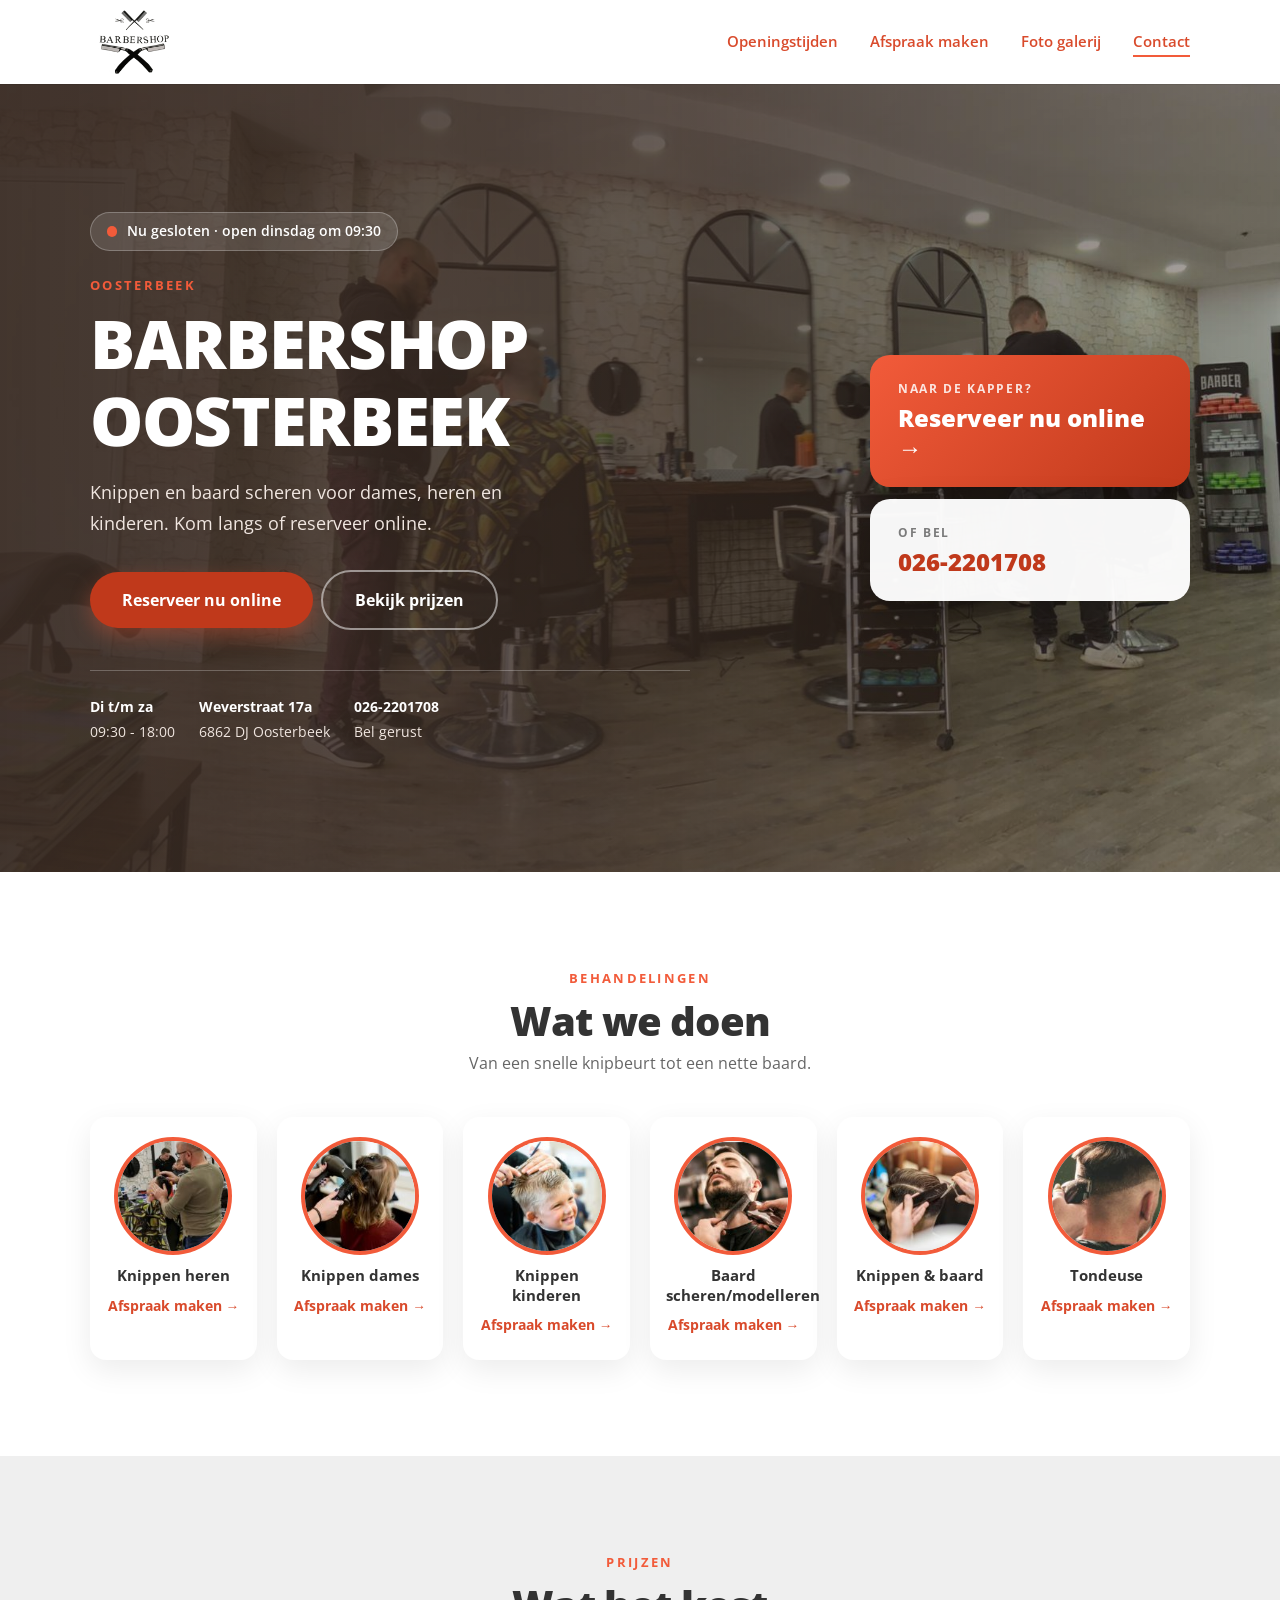
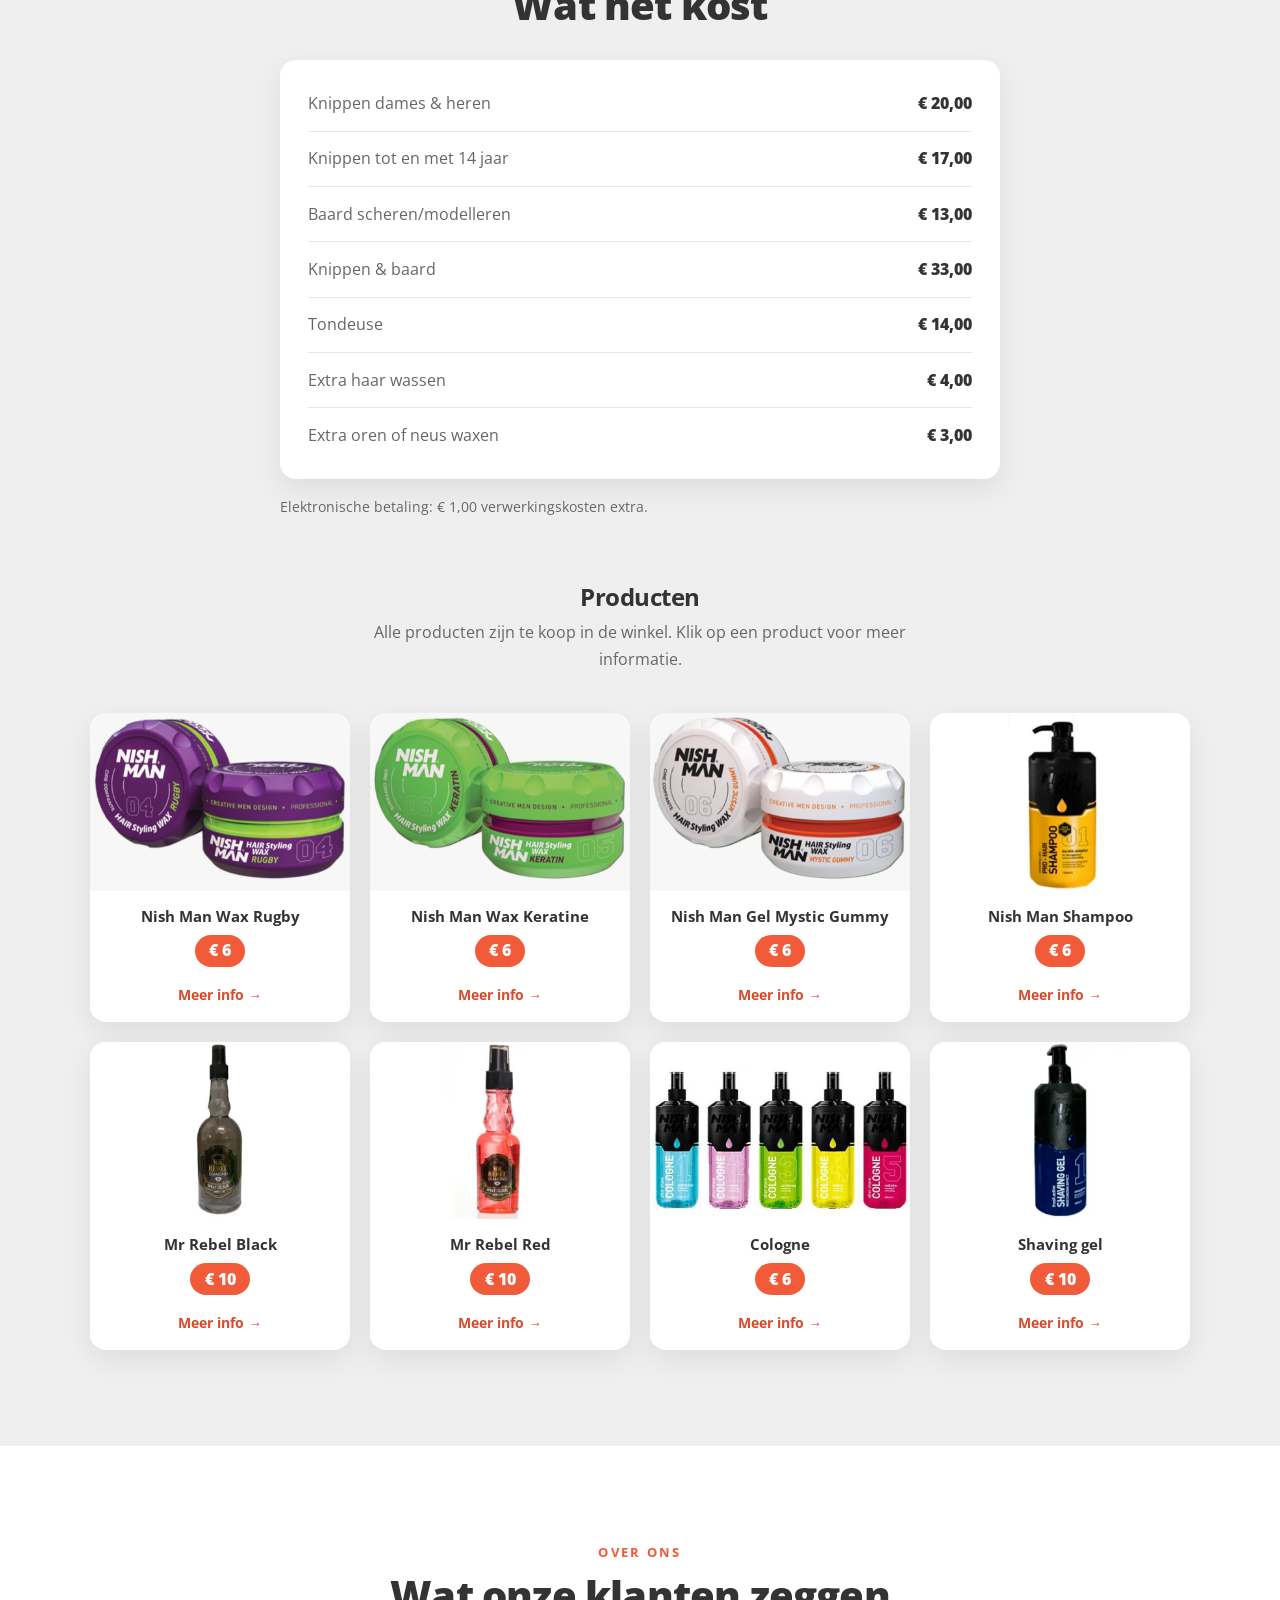
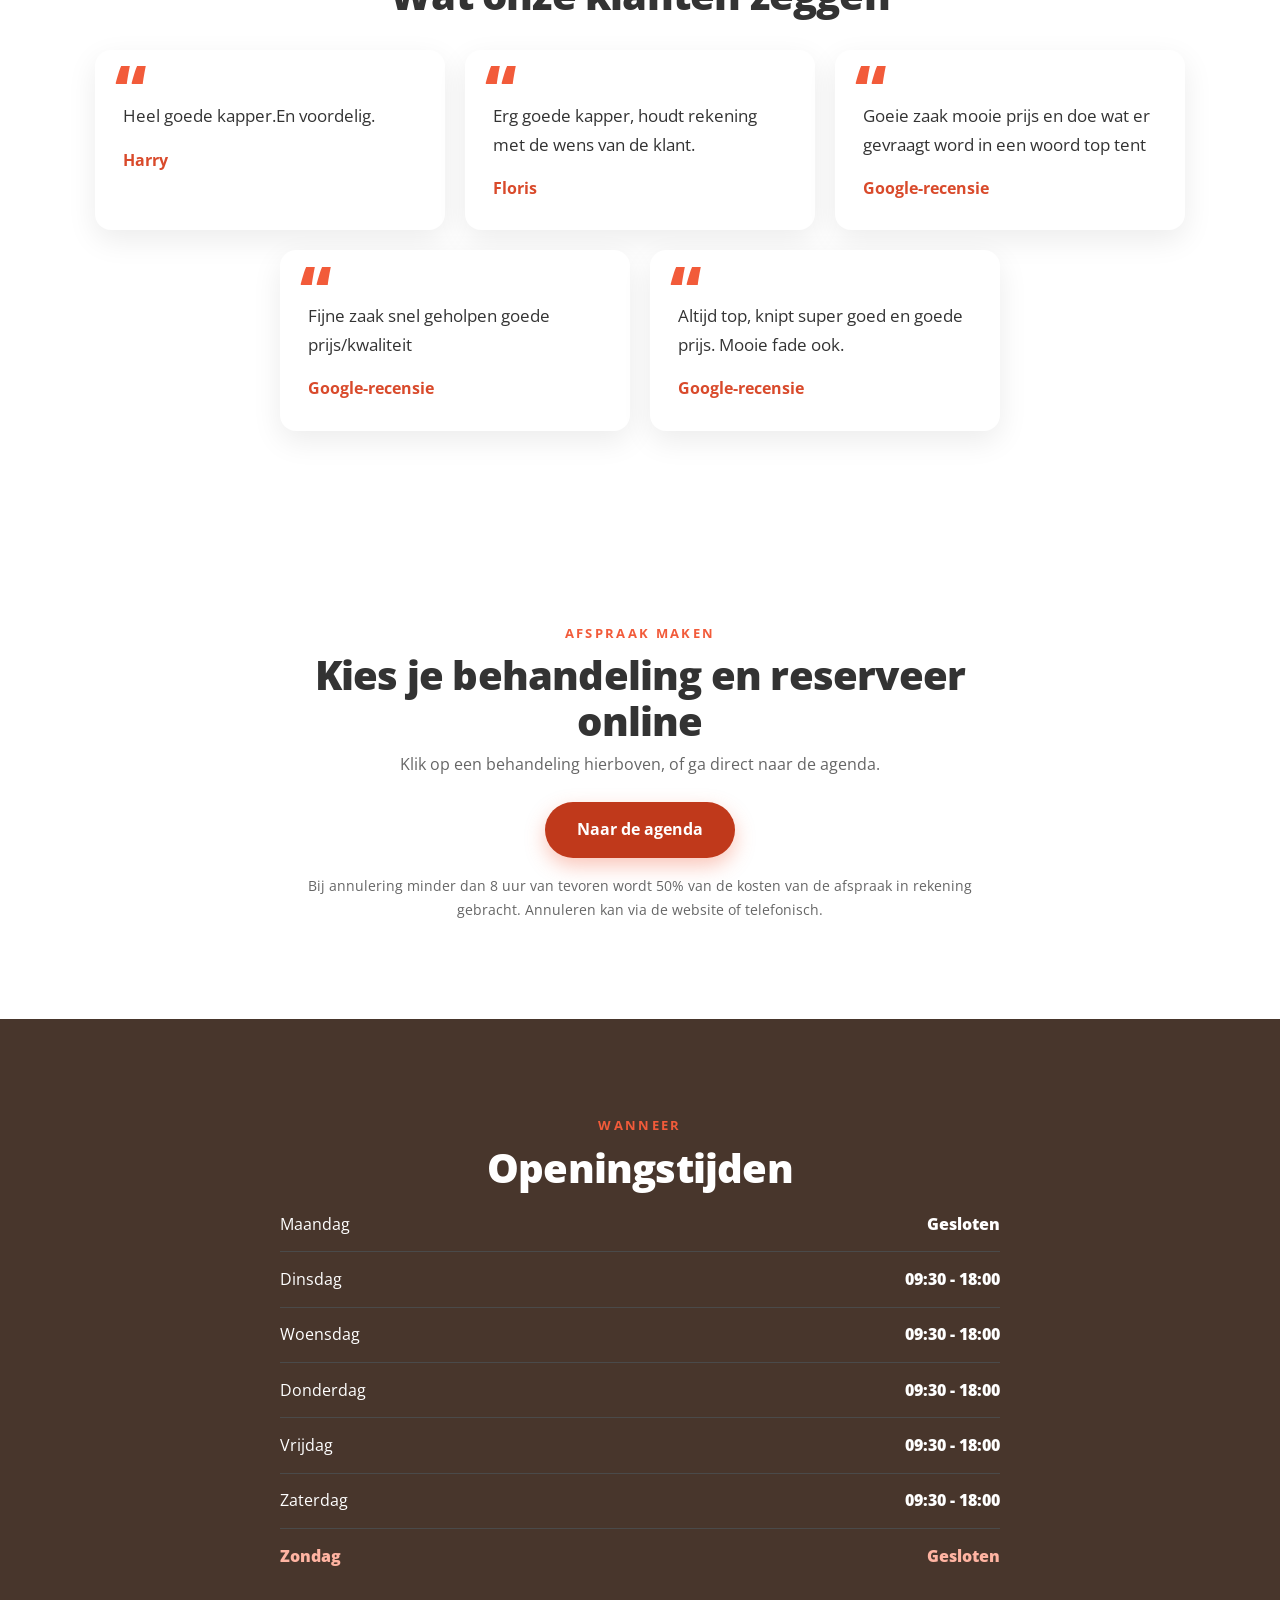
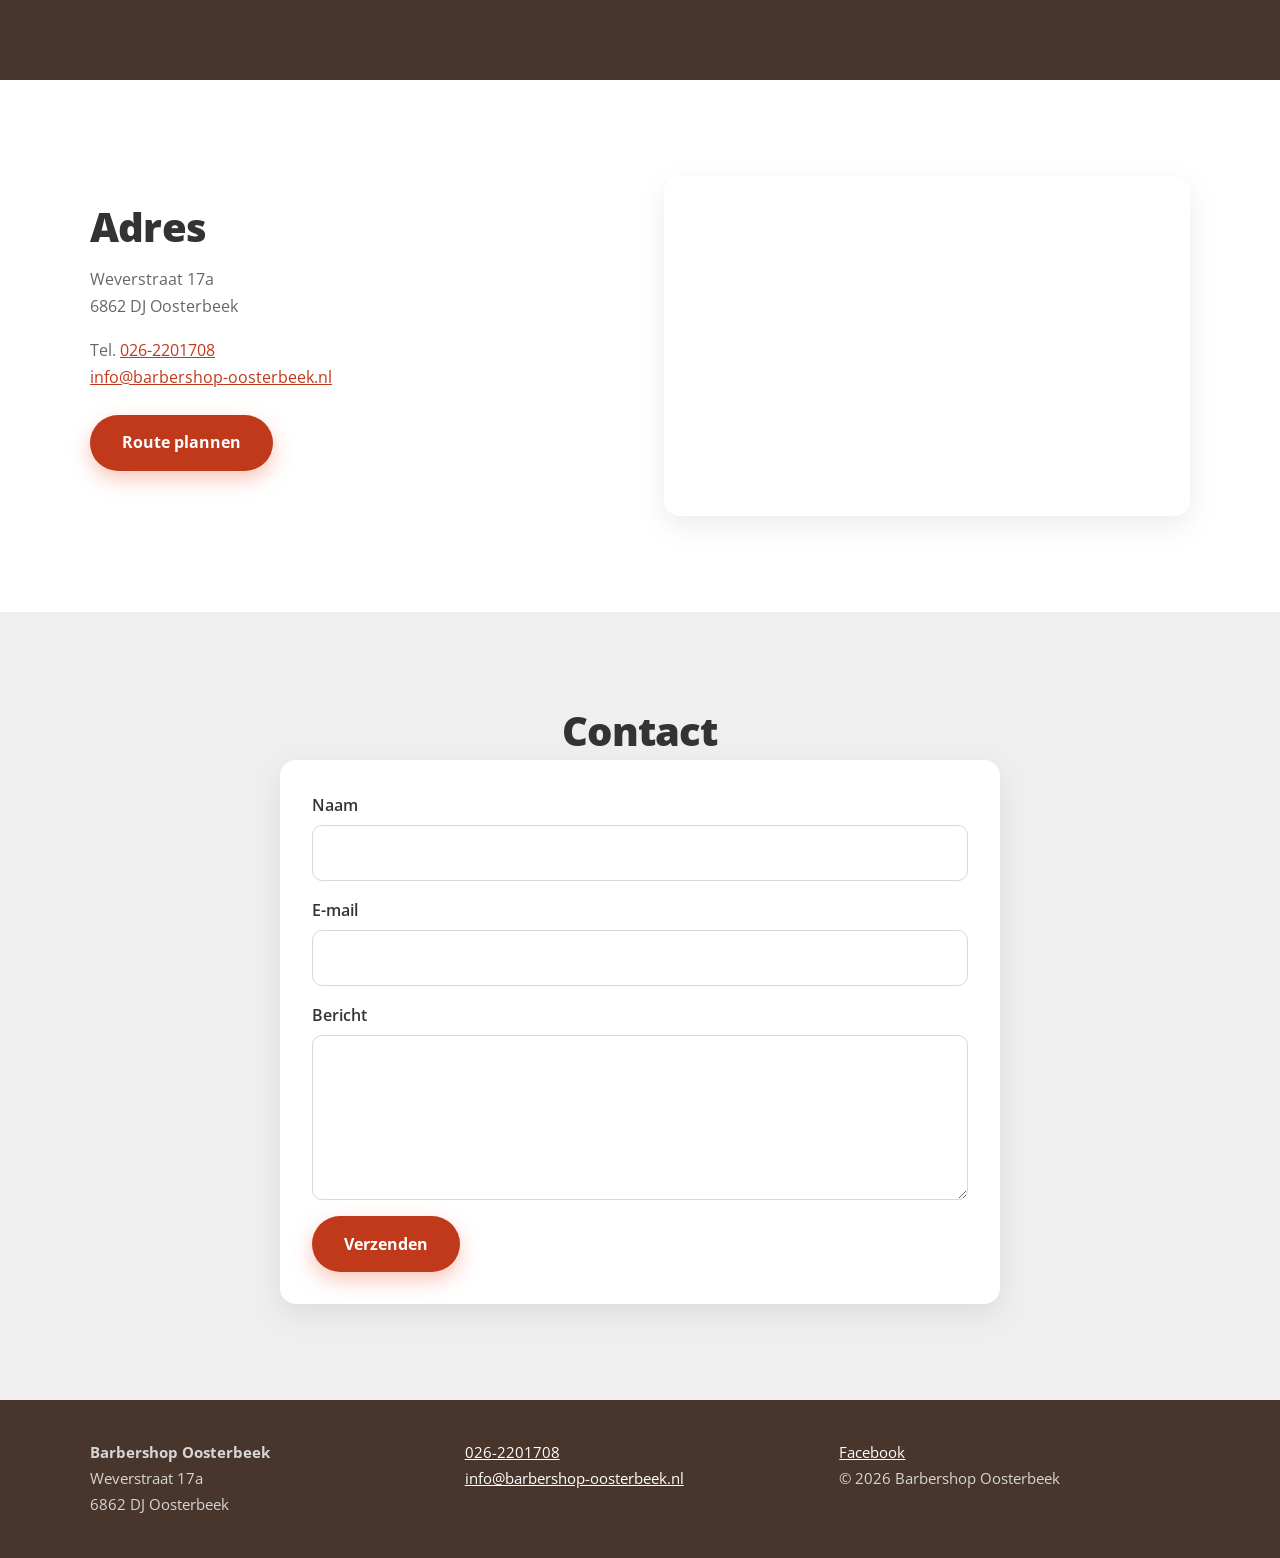
==== commit d1859647: "Voeg snelle actiekaarten toe in de hero (reserveer en bel) Co-Authored-By: Claude Sonnet 5.5 <norepl" ====
--- a/preview/index.html
+++ b/preview/index.html
@@ -43,7 +43,12 @@
 				<div><strong>026-2201708</strong>Bel gerust</div>
 			</div>
 		</div>
-			</div>
+			
+		<div class="hero-cta">
+			<a class="cta-reserveer" href="afspraak.html"><small>Naar de kapper?</small><strong>Reserveer nu online</strong></a>
+			<a class="cta-bel" href="tel:0262201708"><small>Of bel</small><strong>026-2201708</strong></a>
+		</div>
+	</div>
 </section>
 
 <section class="section" id="diensten"><div class="wrap">
--- a/ts-barbershop/assets/css/main.css
+++ b/ts-barbershop/assets/css/main.css
@@ -45,7 +45,7 @@
 
 /* Hero */
 .hero { color: var(--wit); background: linear-gradient(90deg, rgba(56, 42, 34, .94) 0%, rgba(56, 42, 34, .75) 55%, rgba(56, 42, 34, .4) 100%), url('../img/in-actie.jpg') center / cover; }
-.hero-inner { padding: clamp(4rem, 11vw, 8rem) 0; max-width: 1100px; }
+.hero-inner { padding: clamp(4rem, 11vw, 8rem) 0; max-width: 1100px; display: flex; align-items: center; justify-content: space-between; gap: 3rem; }
 .hero-inner > div { max-width: 600px; }
 .hero .eyebrow { text-align: left; }
 .hero h1 { color: var(--wit); font-size: clamp(2.4rem, 6vw, 4.2rem); font-weight: 800; margin: 0 0 1rem; text-transform: uppercase; }
@@ -218,3 +218,16 @@
 @media (max-width: 640px) { .galerij { grid-template-columns: repeat(2, 1fr); } .galerij li:first-child { grid-column: span 2; grid-row: auto; } .lb-prev { left: .25rem; } .lb-next { right: .25rem; } }
 
 .route-knop { margin-top: .5rem; }
+
+/* Snelle actie in de hero: "Naar de kapper?" */
+.hero-cta { flex: 0 0 320px; display: grid; gap: .75rem; }
+.hero-cta .cta-reserveer, .hero-cta .cta-bel { display: block; text-decoration: none; border-radius: 20px; padding: 1.5rem 1.75rem; box-shadow: 0 20px 40px rgba(0, 0, 0, .3); transition: transform .2s; }
+.hero-cta a:hover, .hero-cta a:focus { transform: translateY(-3px); }
+.hero-cta .cta-reserveer { background: linear-gradient(135deg, var(--rood) 0%, var(--rood-knop) 100%); color: var(--wit); }
+.hero-cta .cta-bel { background: rgba(255, 255, 255, .96); color: var(--tekst); }
+.hero-cta small { display: block; font-size: .75rem; font-weight: 700; letter-spacing: .14em; text-transform: uppercase; opacity: .85; }
+.hero-cta strong { display: block; font-size: 1.5rem; font-weight: 800; line-height: 1.25; margin-top: .25rem; }
+.hero-cta .cta-reserveer strong::after { content: " \2192"; display: inline-block; transition: transform .2s; }
+.hero-cta .cta-reserveer:hover strong::after { transform: translateX(4px); }
+.hero-cta .cta-bel strong { color: var(--rood-knop); }
+@media (max-width: 800px) { .hero-inner { flex-direction: column; align-items: stretch; gap: 2rem; } .hero-cta { flex-basis: auto; } }
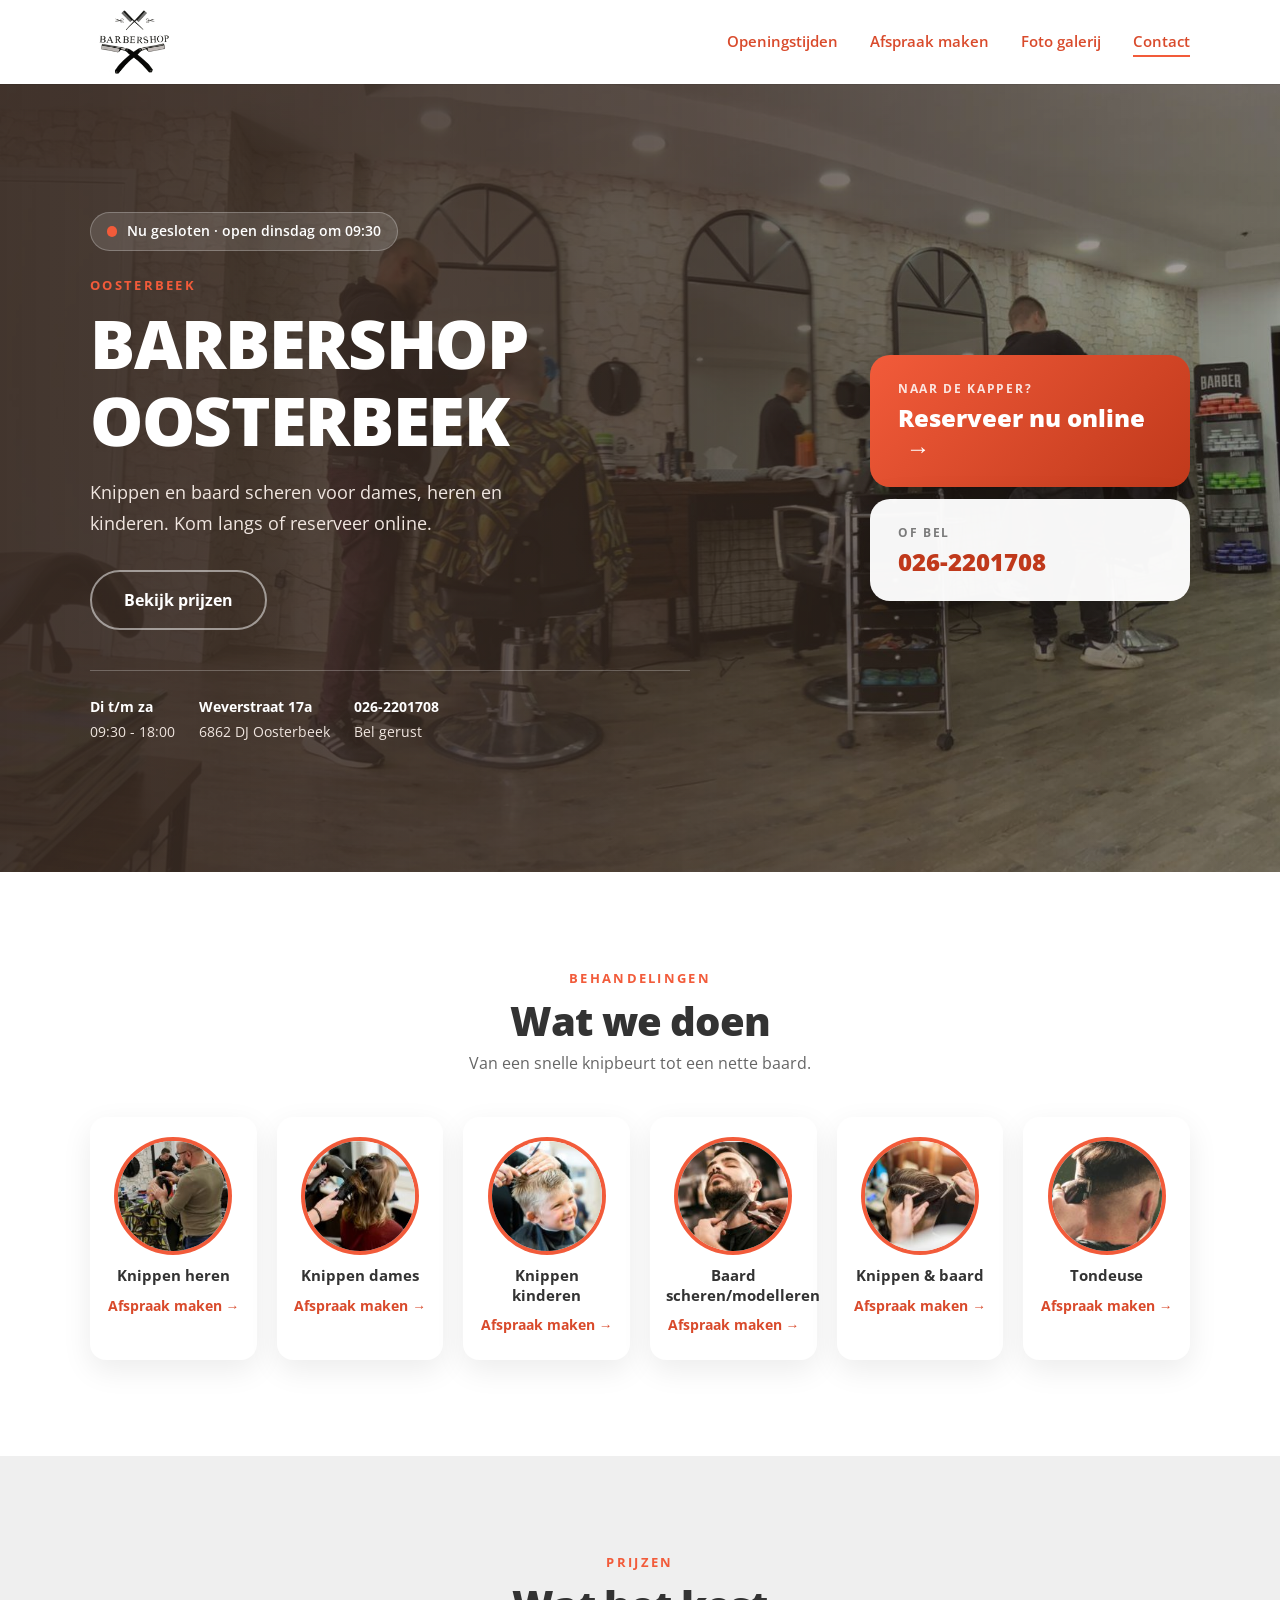
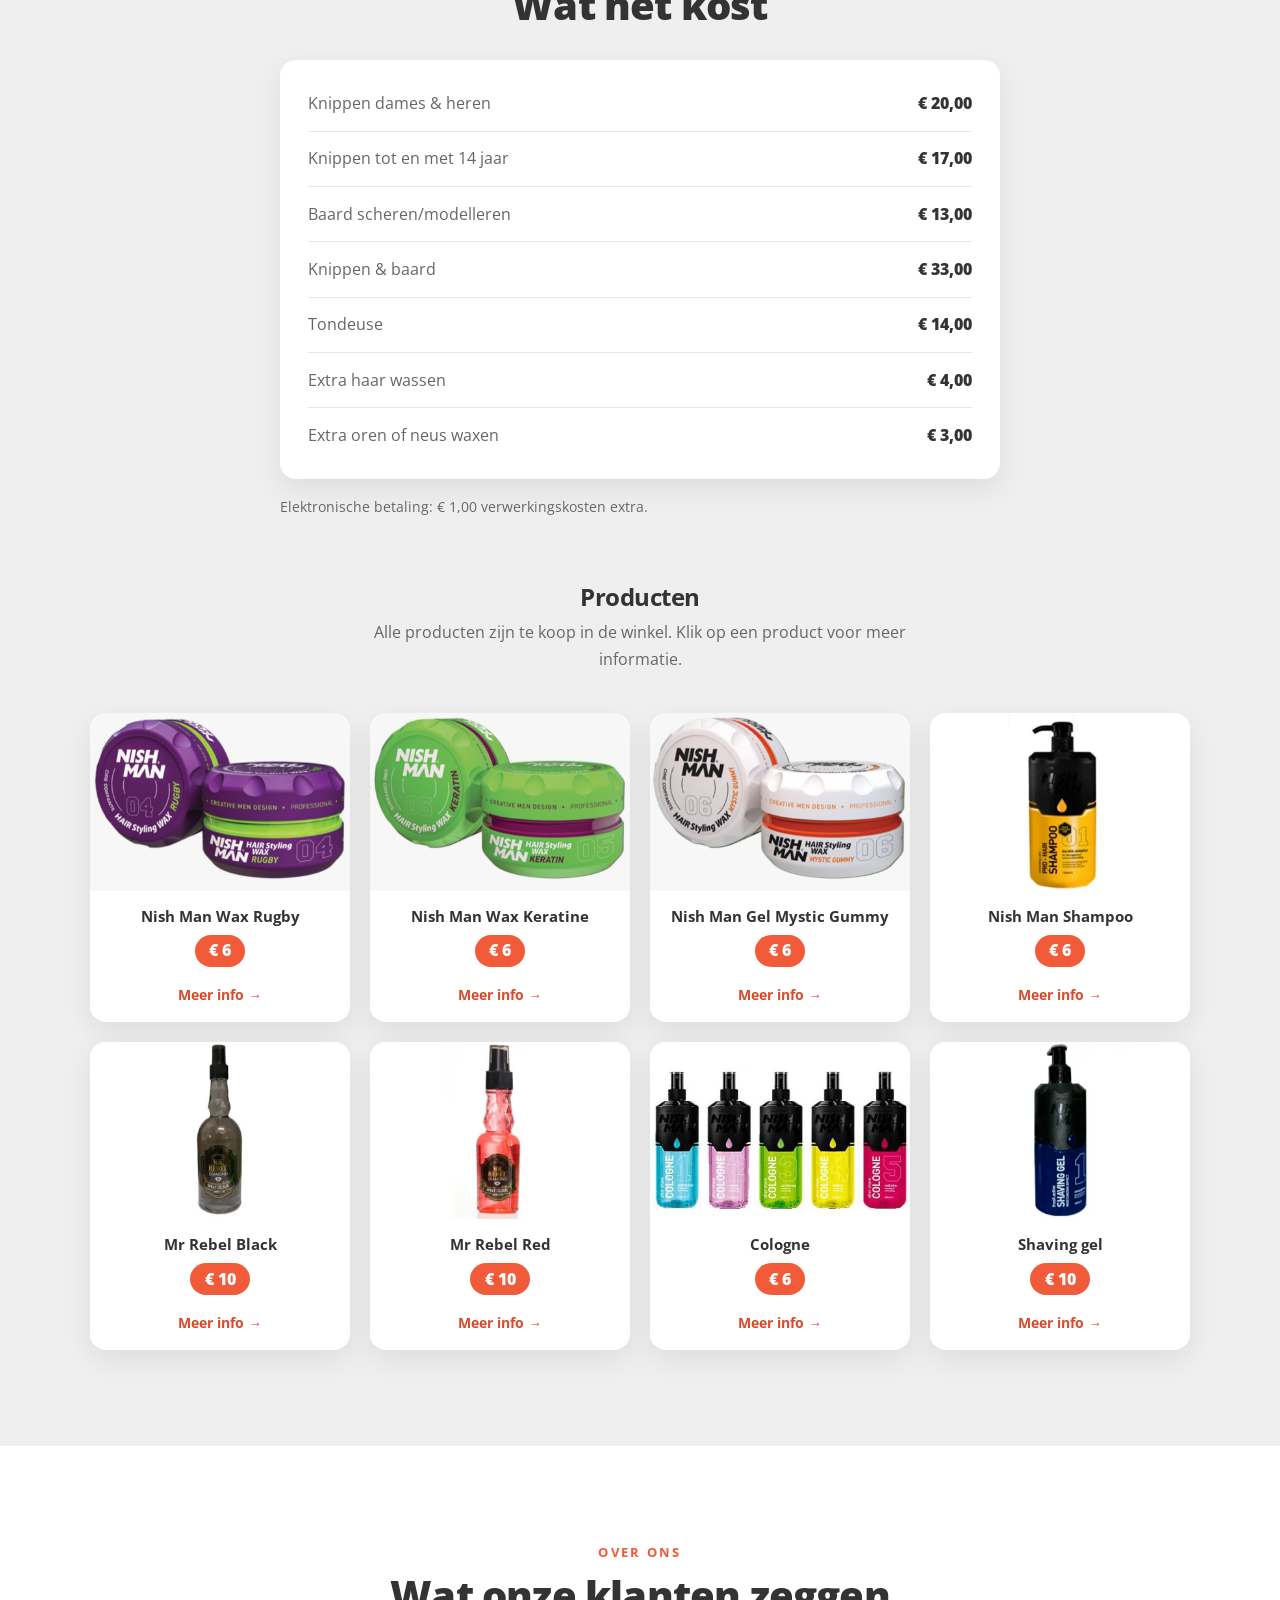
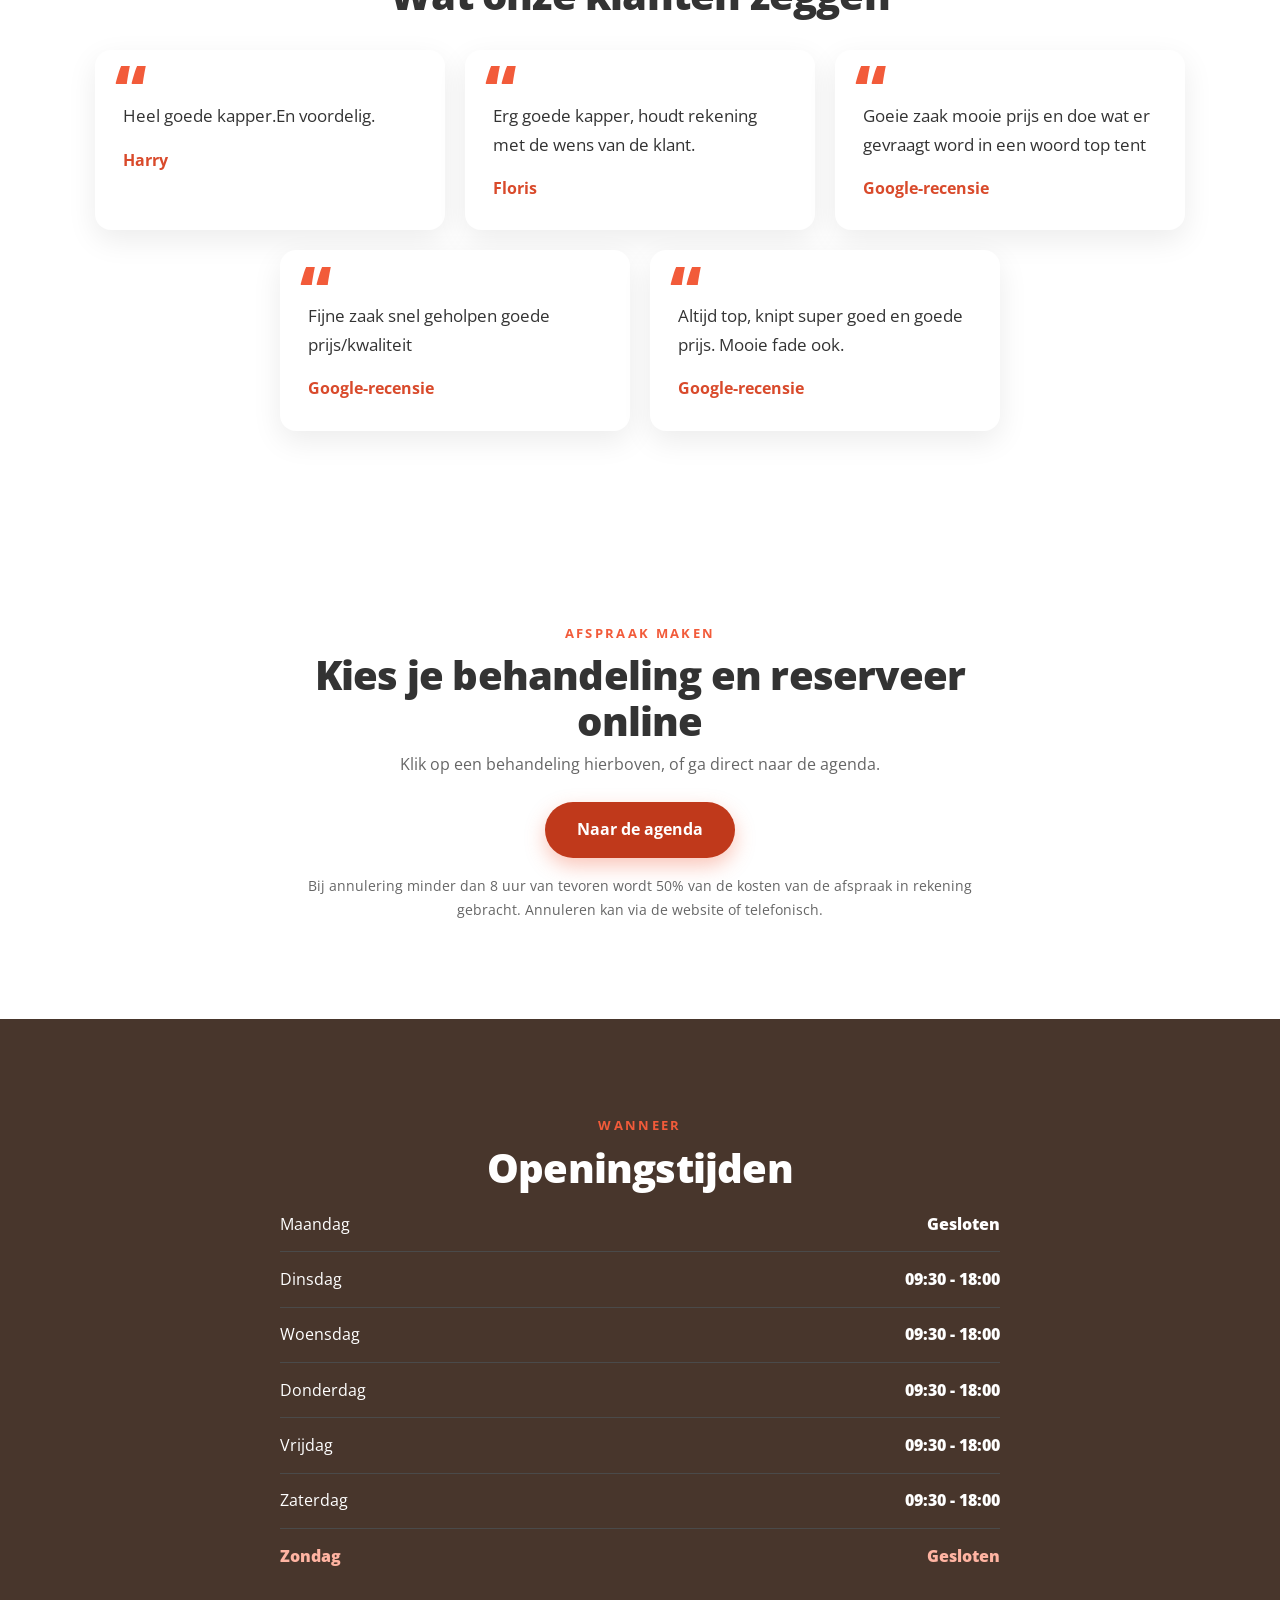
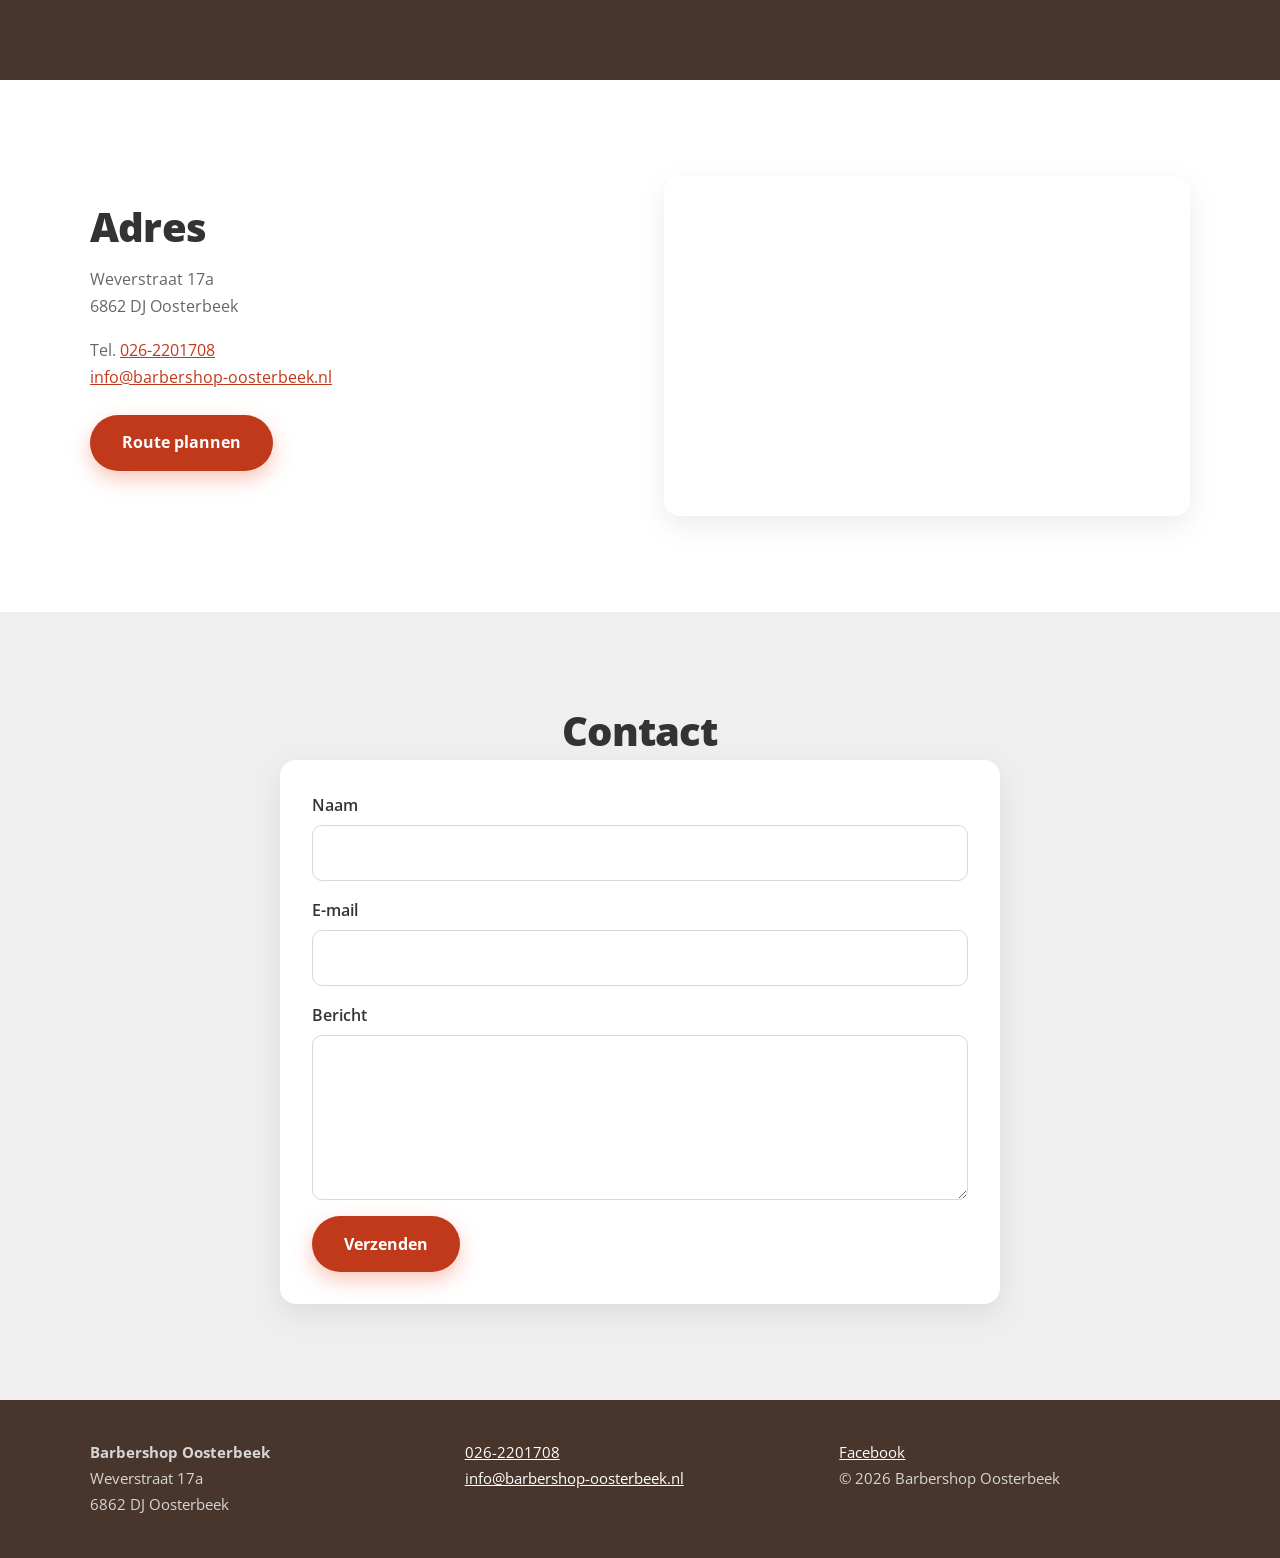
==== commit 3660786f: "Haal dubbele reserveerknop uit de hero Co-Authored-By: Claude Sonnet 5.5 <noreply@anthropic.com>" ====
--- a/preview/index.html
+++ b/preview/index.html
@@ -36,7 +36,7 @@
 			<span class="eyebrow">Oosterbeek</span>
 			<h1>Barbershop Oosterbeek</h1>
 			<p>Knippen en baard scheren voor dames, heren en kinderen. Kom langs of reserveer online.</p>
-			<a class="btn" href="afspraak.html">Reserveer nu online</a><a class="btn btn-ghost" href="#prijzen">Bekijk prijzen</a>
+			<a class="btn btn-ghost btn-eerste" href="#prijzen">Bekijk prijzen</a>
 			<div class="hero-facts">
 				<div><strong>Di t/m za</strong>09:30 - 18:00</div>
 				<div><strong>Weverstraat 17a</strong>6862 DJ Oosterbeek</div>
--- a/ts-barbershop/assets/css/main.css
+++ b/ts-barbershop/assets/css/main.css
@@ -227,7 +227,8 @@
 .hero-cta .cta-bel { background: rgba(255, 255, 255, .96); color: var(--tekst); }
 .hero-cta small { display: block; font-size: .75rem; font-weight: 700; letter-spacing: .14em; text-transform: uppercase; opacity: .85; }
 .hero-cta strong { display: block; font-size: 1.5rem; font-weight: 800; line-height: 1.25; margin-top: .25rem; }
-.hero-cta .cta-reserveer strong::after { content: " \2192"; display: inline-block; transition: transform .2s; }
+.hero-cta .cta-reserveer strong::after { content: "\2192"; display: inline-block; margin-left: .5rem; transition: transform .2s; }
 .hero-cta .cta-reserveer:hover strong::after { transform: translateX(4px); }
 .hero-cta .cta-bel strong { color: var(--rood-knop); }
 @media (max-width: 800px) { .hero-inner { flex-direction: column; align-items: stretch; gap: 2rem; } .hero-cta { flex-basis: auto; } }
+.btn-eerste { margin-left: 0; }
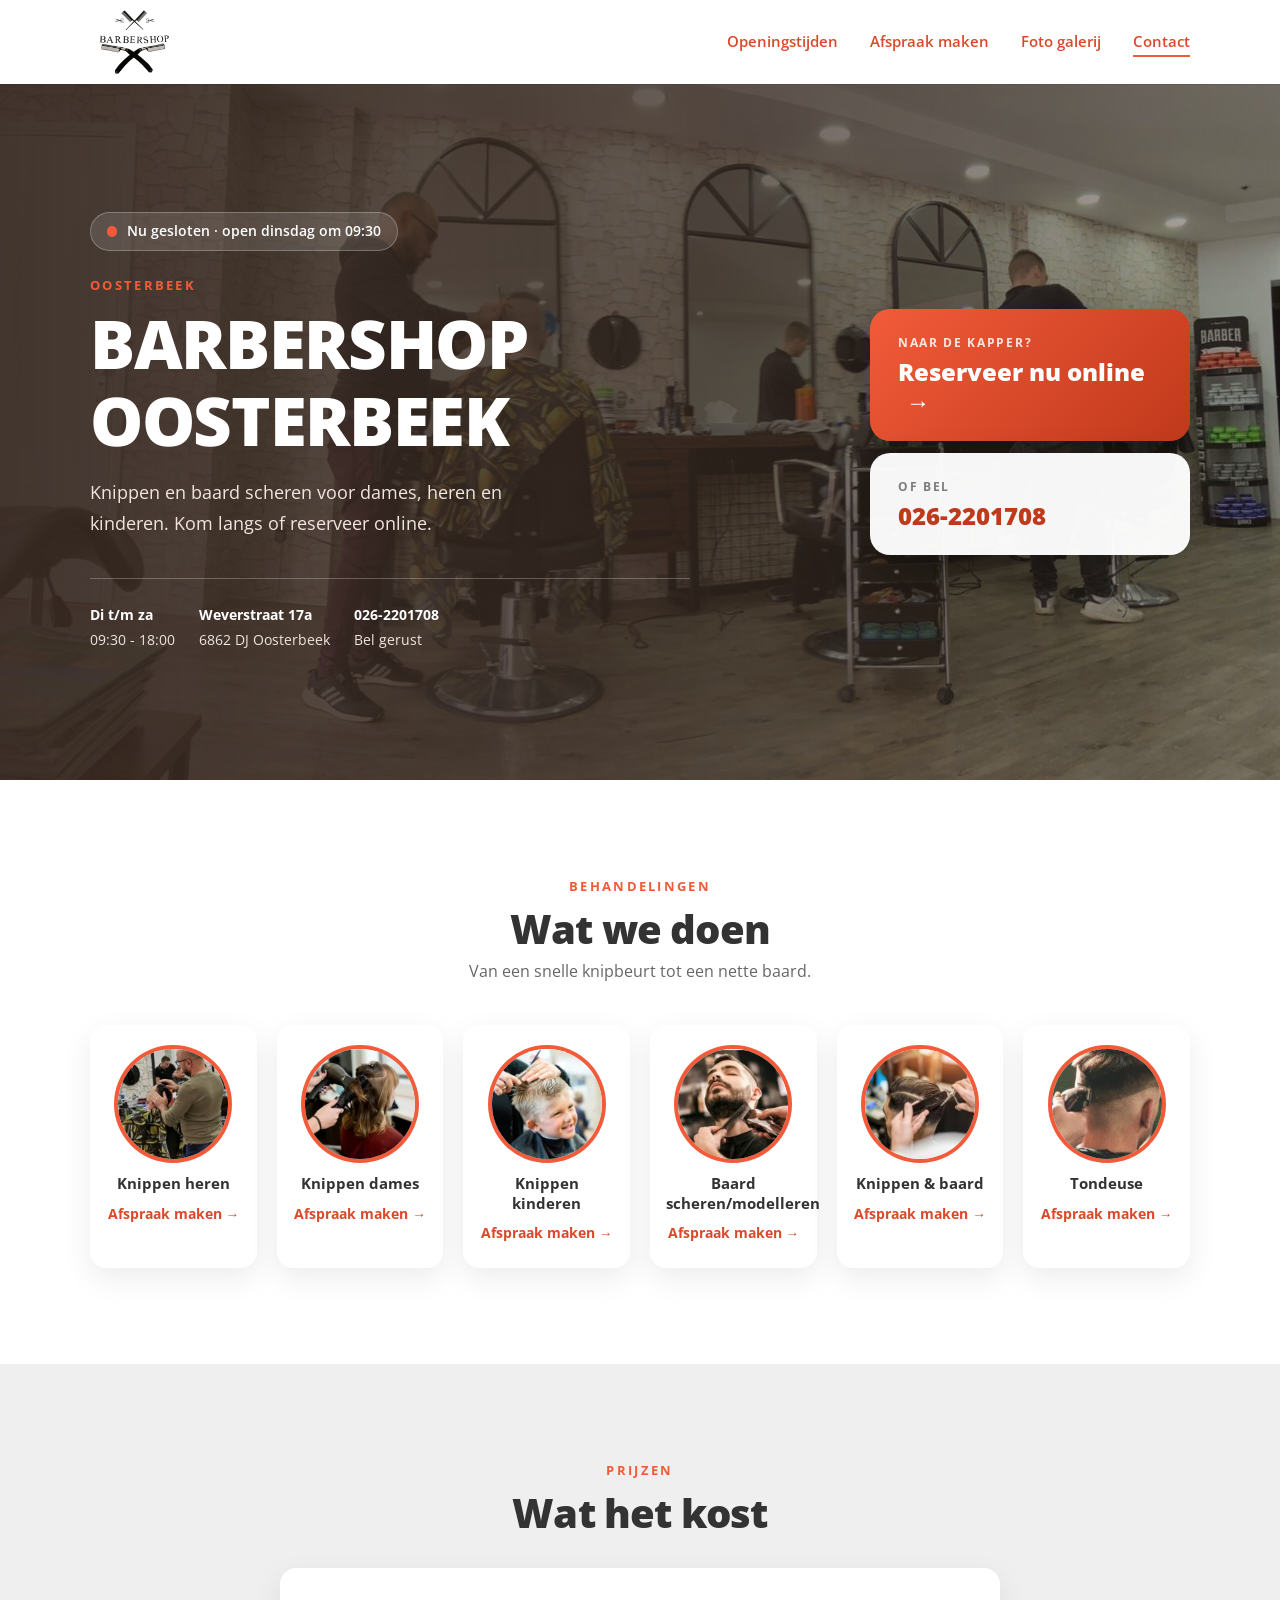
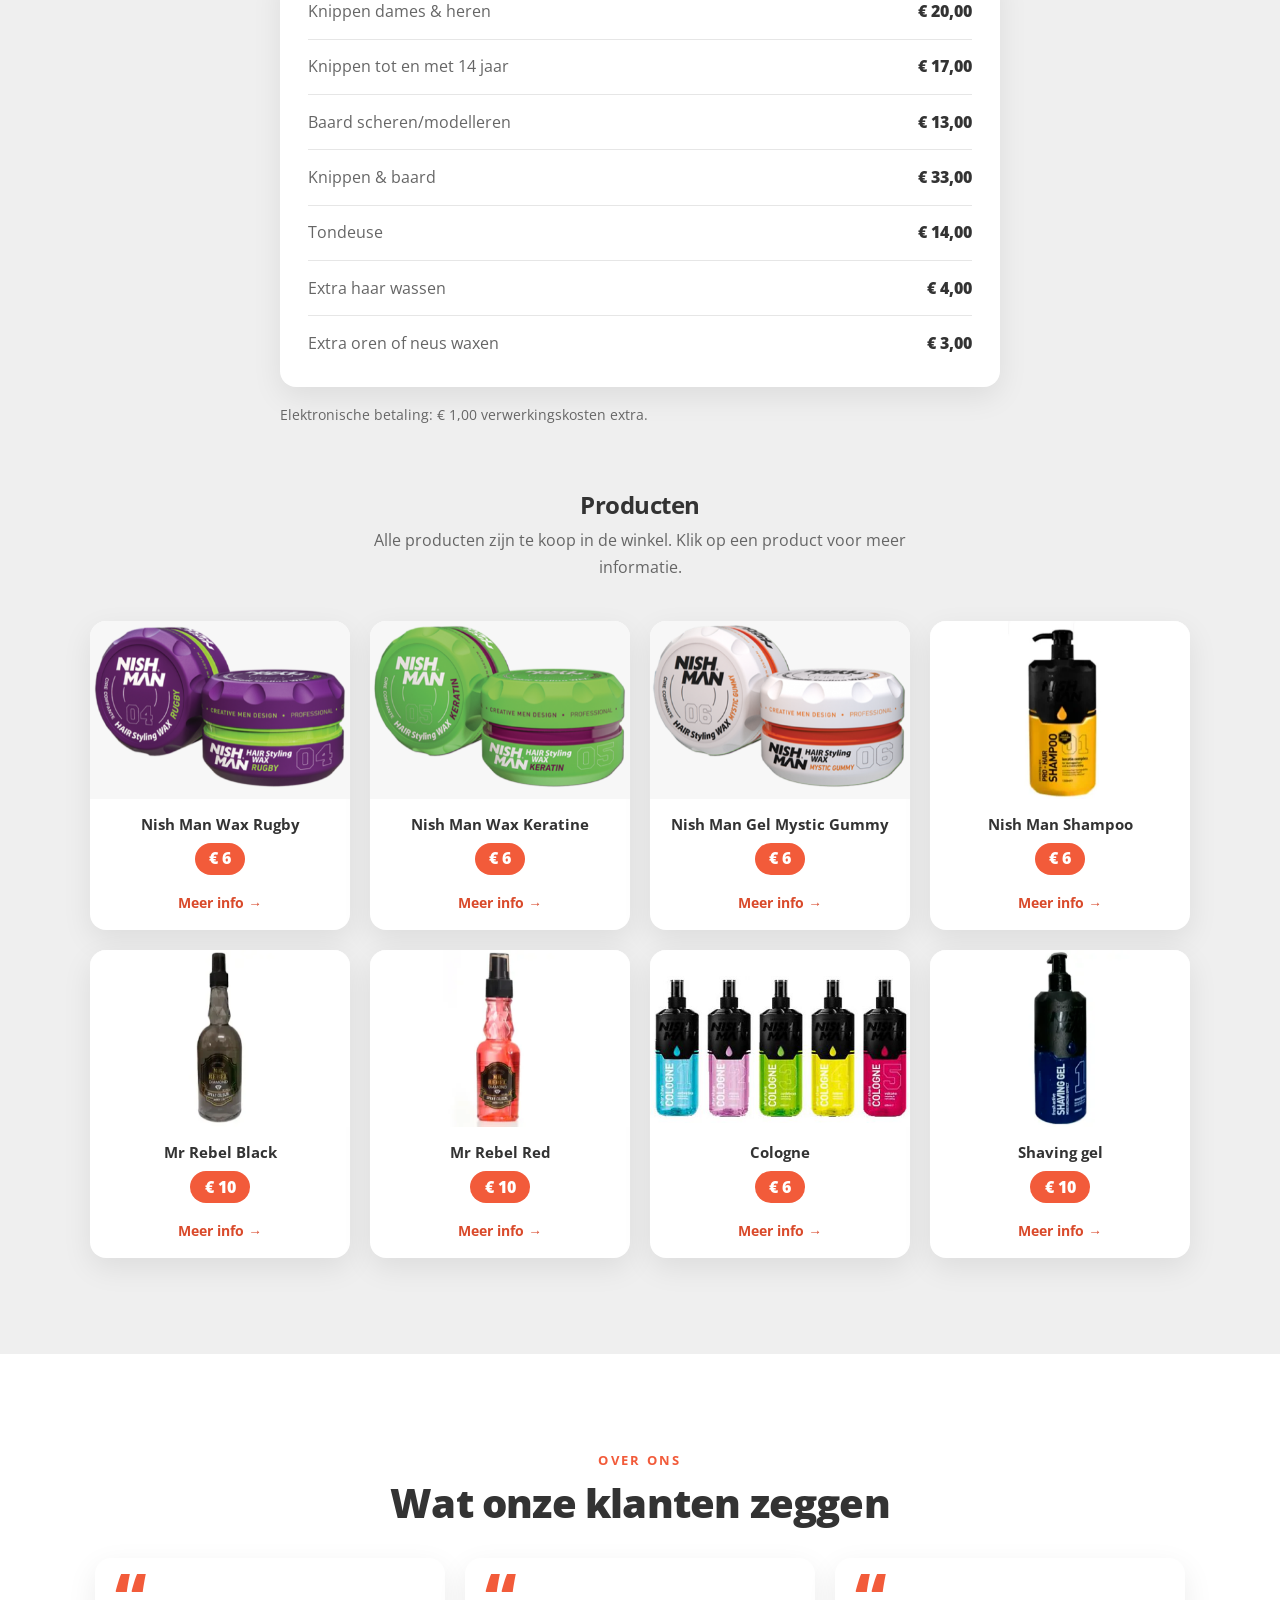
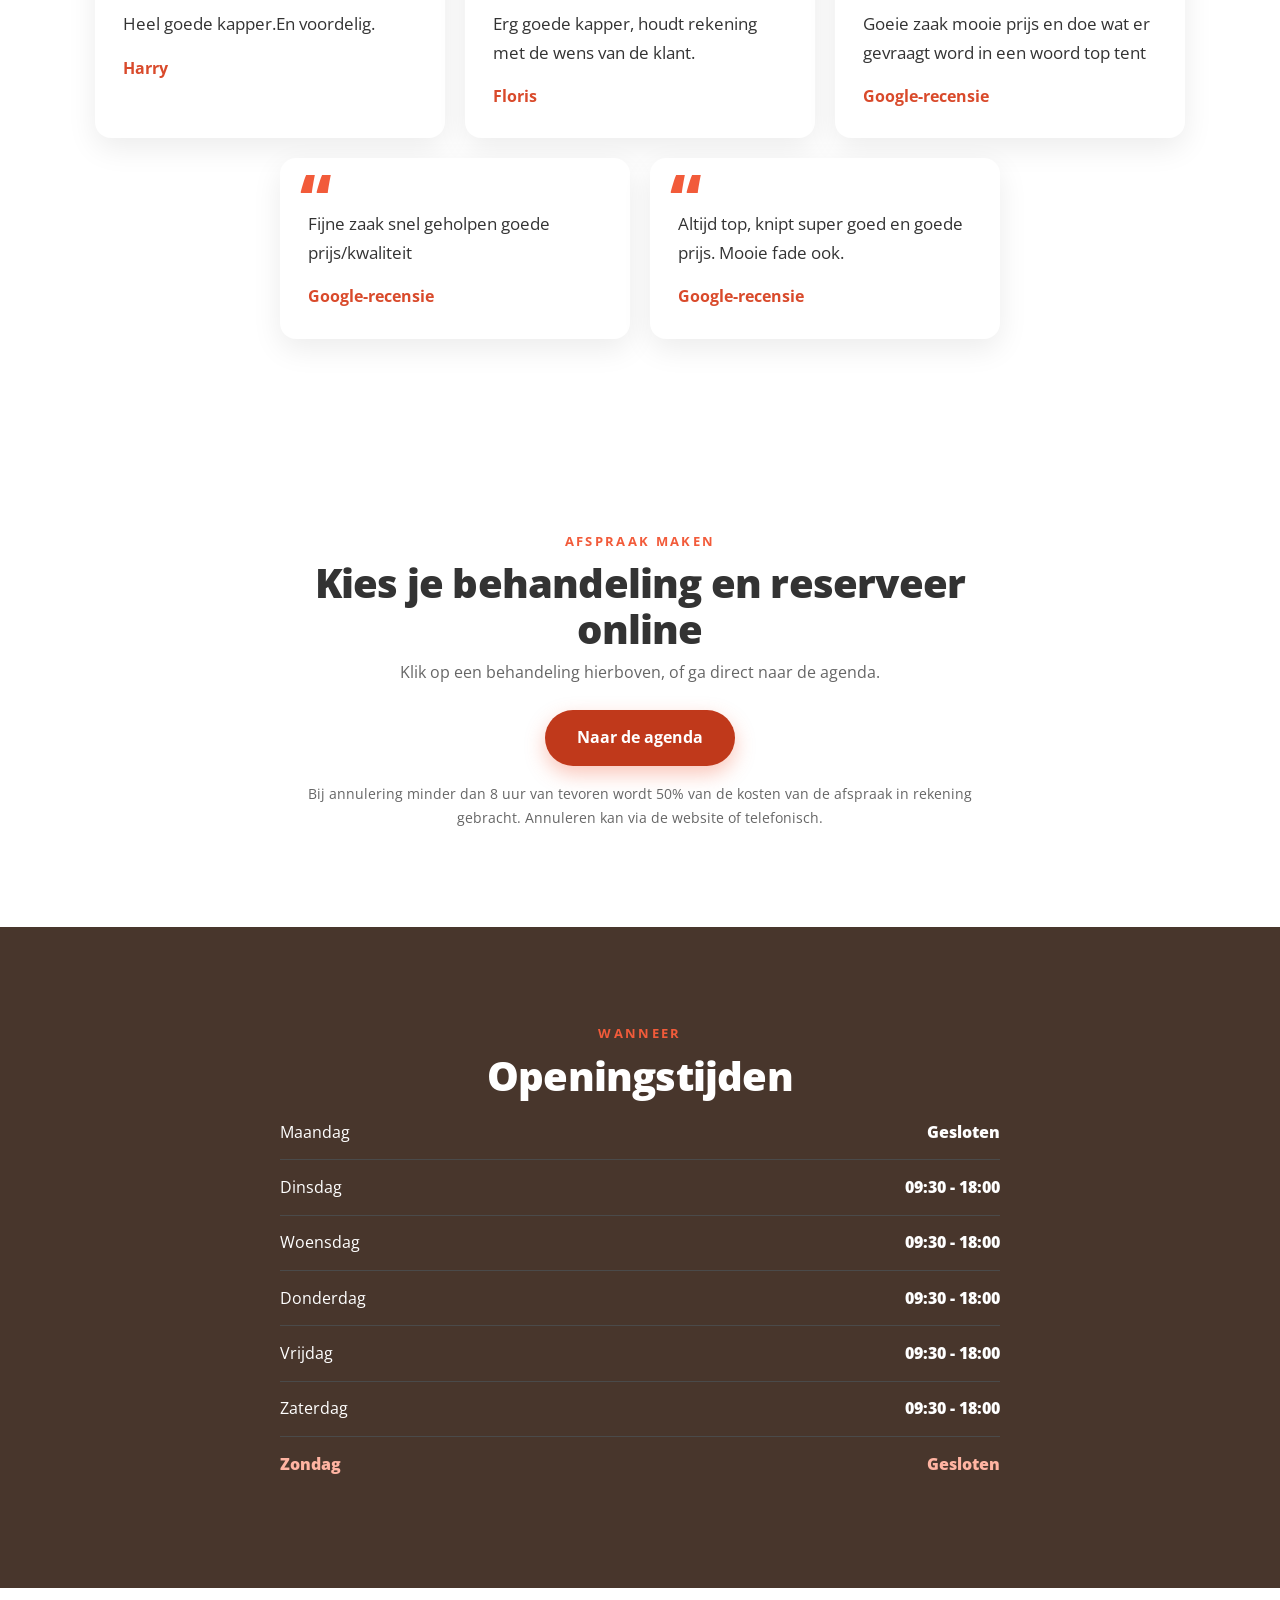
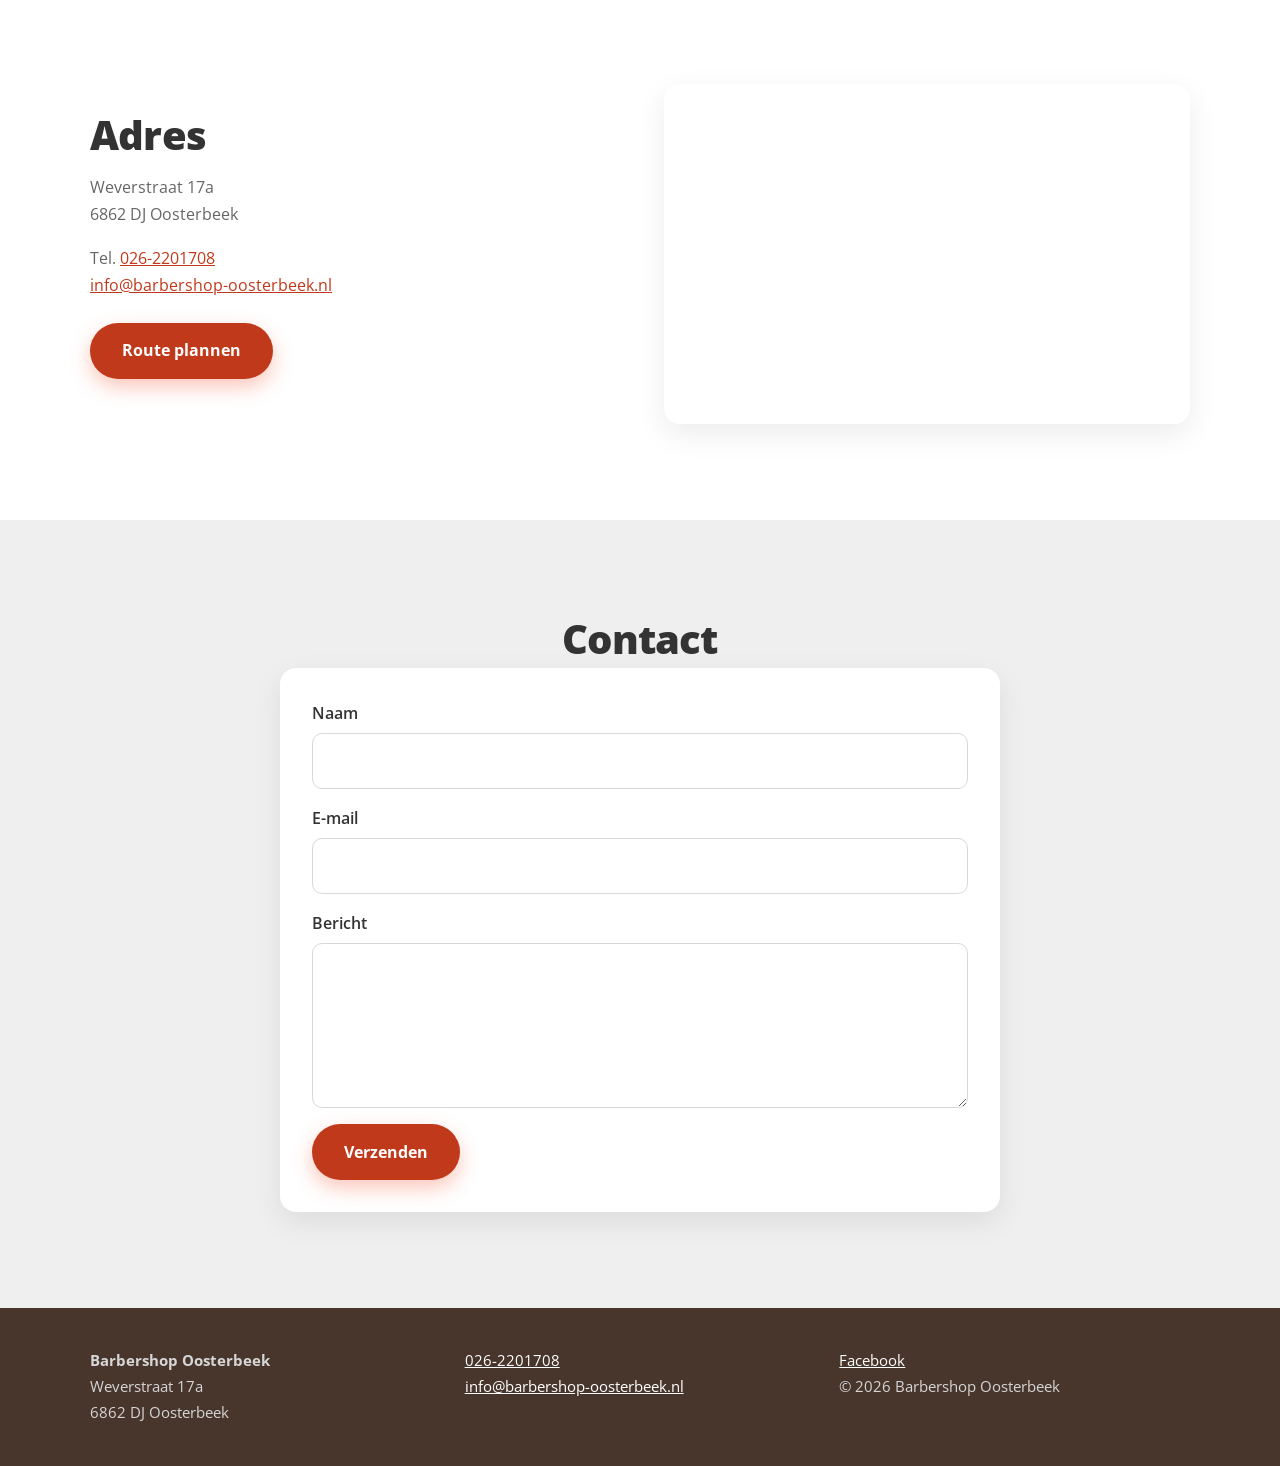
==== commit 6fce6c8b: "Haal Bekijk prijzen-knop uit de hero Co-Authored-By: Claude Sonnet 5.5 <noreply@anthropic.com>" ====
--- a/preview/index.html
+++ b/preview/index.html
@@ -36,7 +36,6 @@
 			<span class="eyebrow">Oosterbeek</span>
 			<h1>Barbershop Oosterbeek</h1>
 			<p>Knippen en baard scheren voor dames, heren en kinderen. Kom langs of reserveer online.</p>
-			<a class="btn btn-ghost btn-eerste" href="#prijzen">Bekijk prijzen</a>
 			<div class="hero-facts">
 				<div><strong>Di t/m za</strong>09:30 - 18:00</div>
 				<div><strong>Weverstraat 17a</strong>6862 DJ Oosterbeek</div>
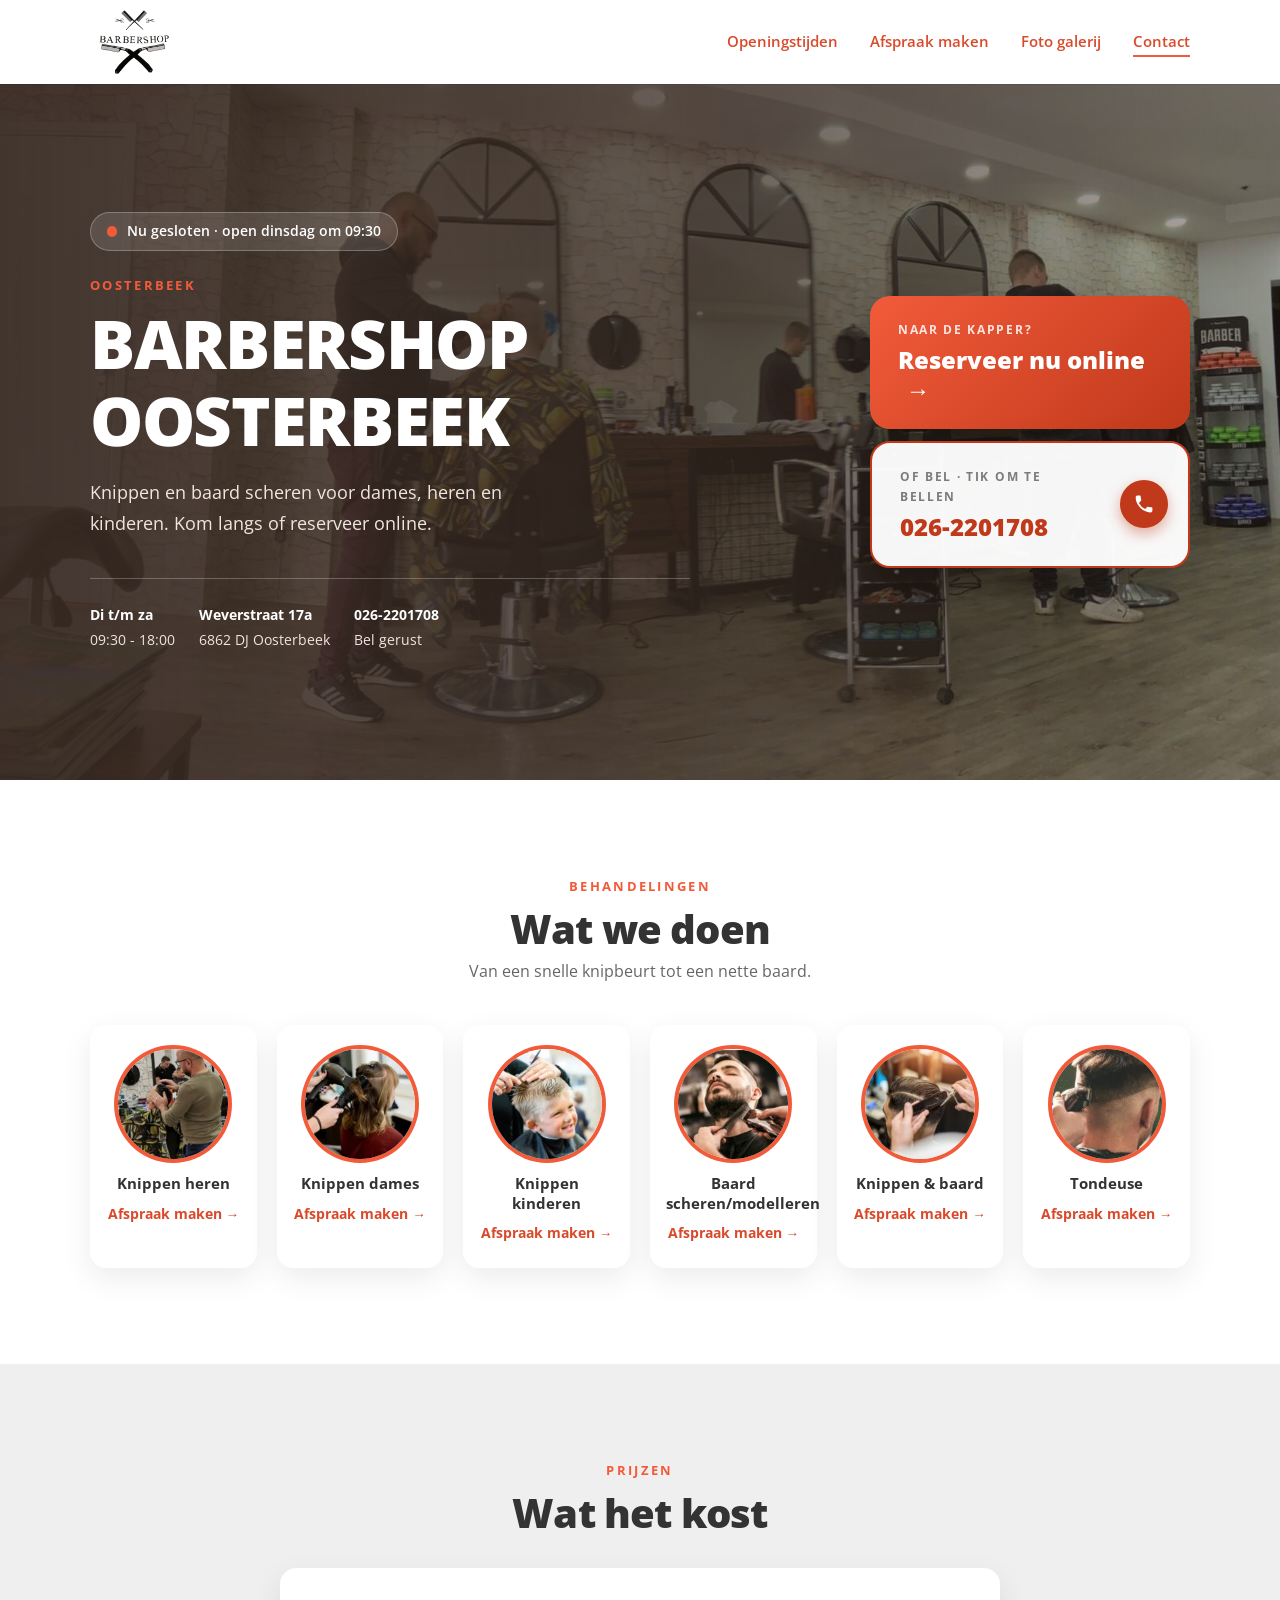
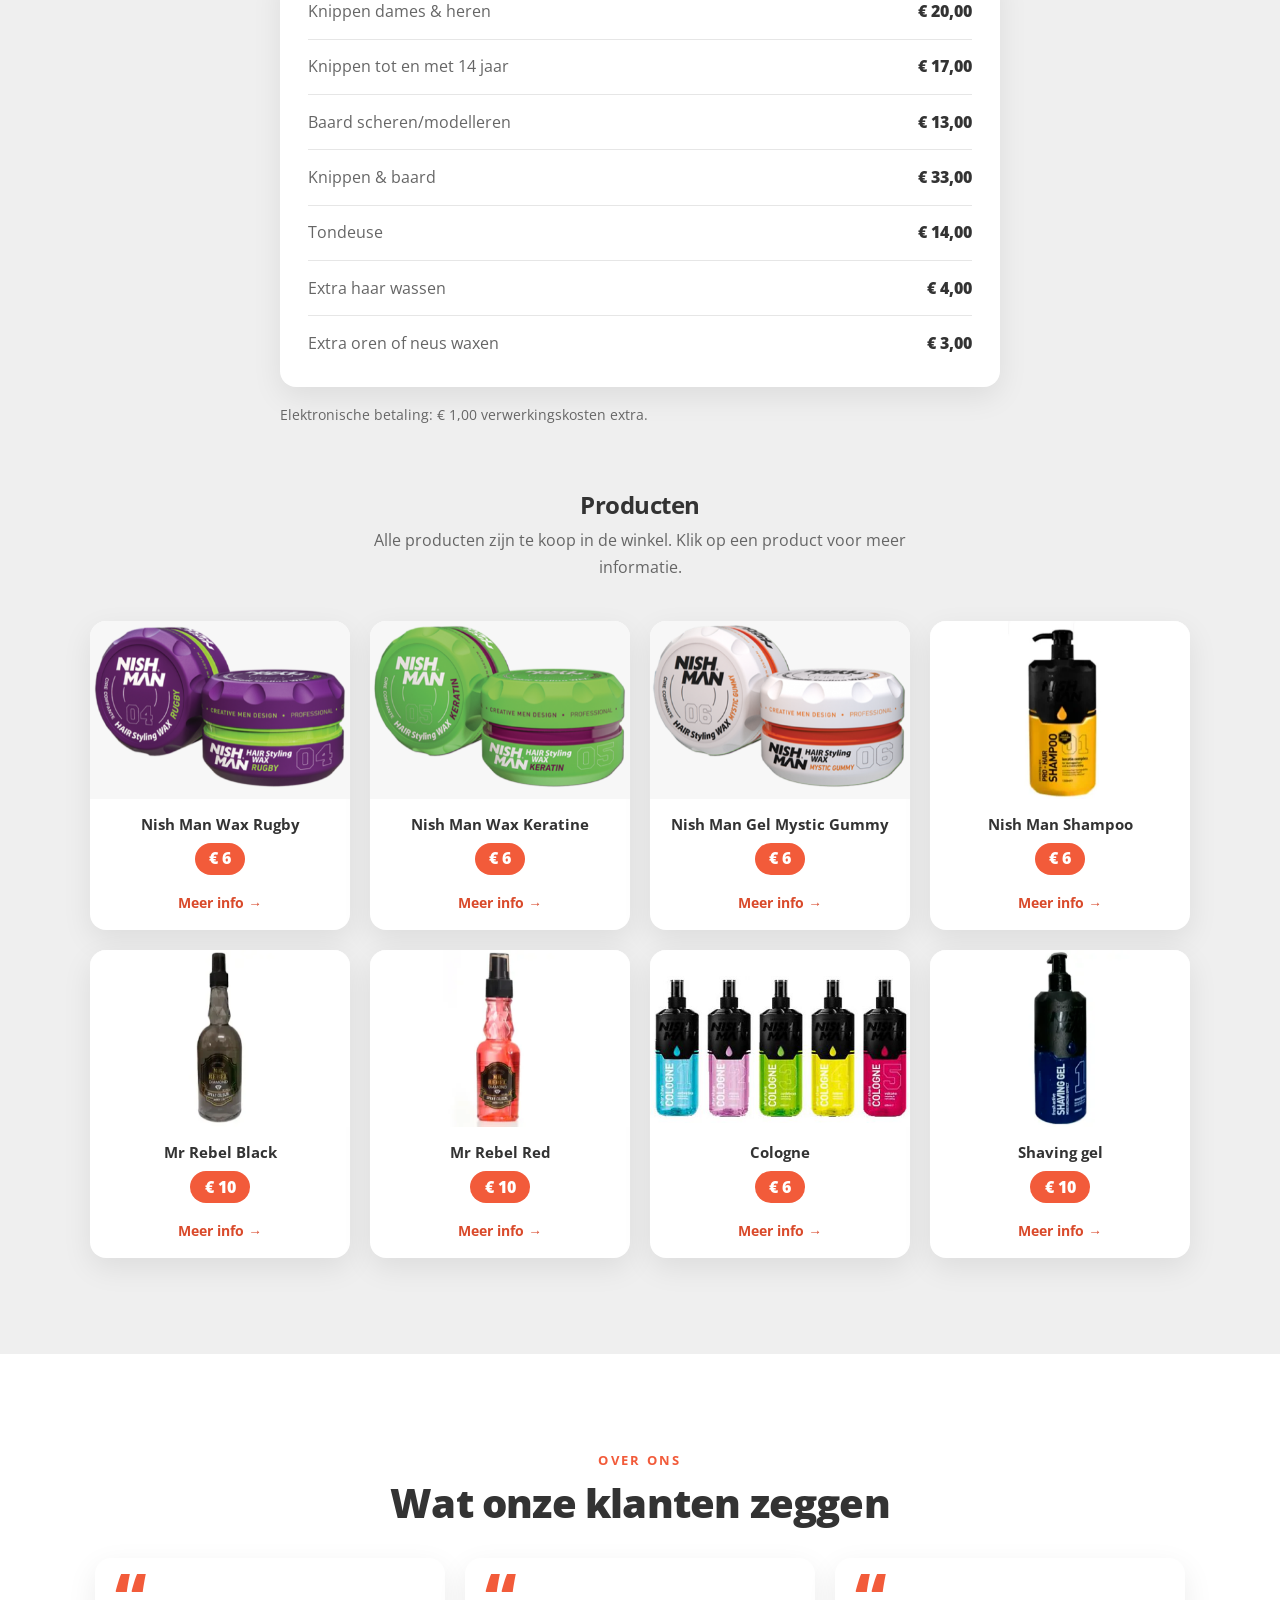
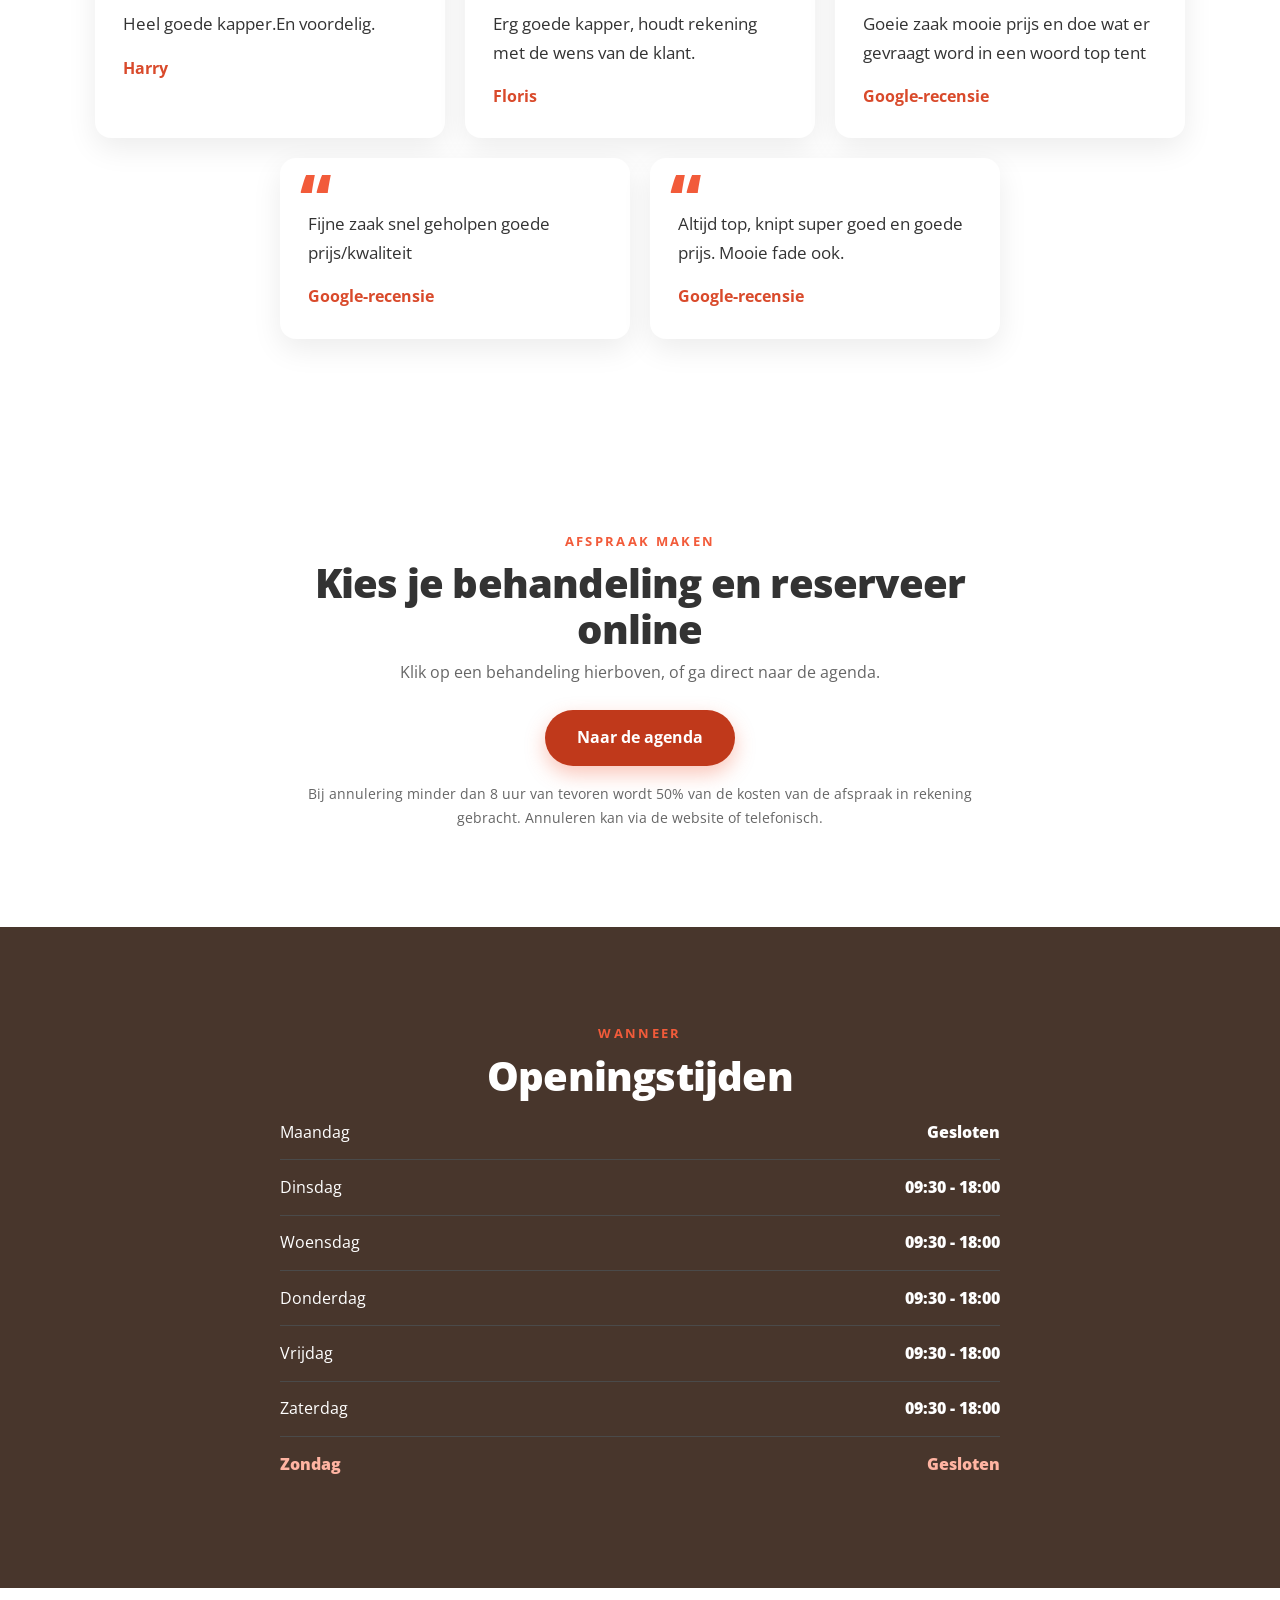
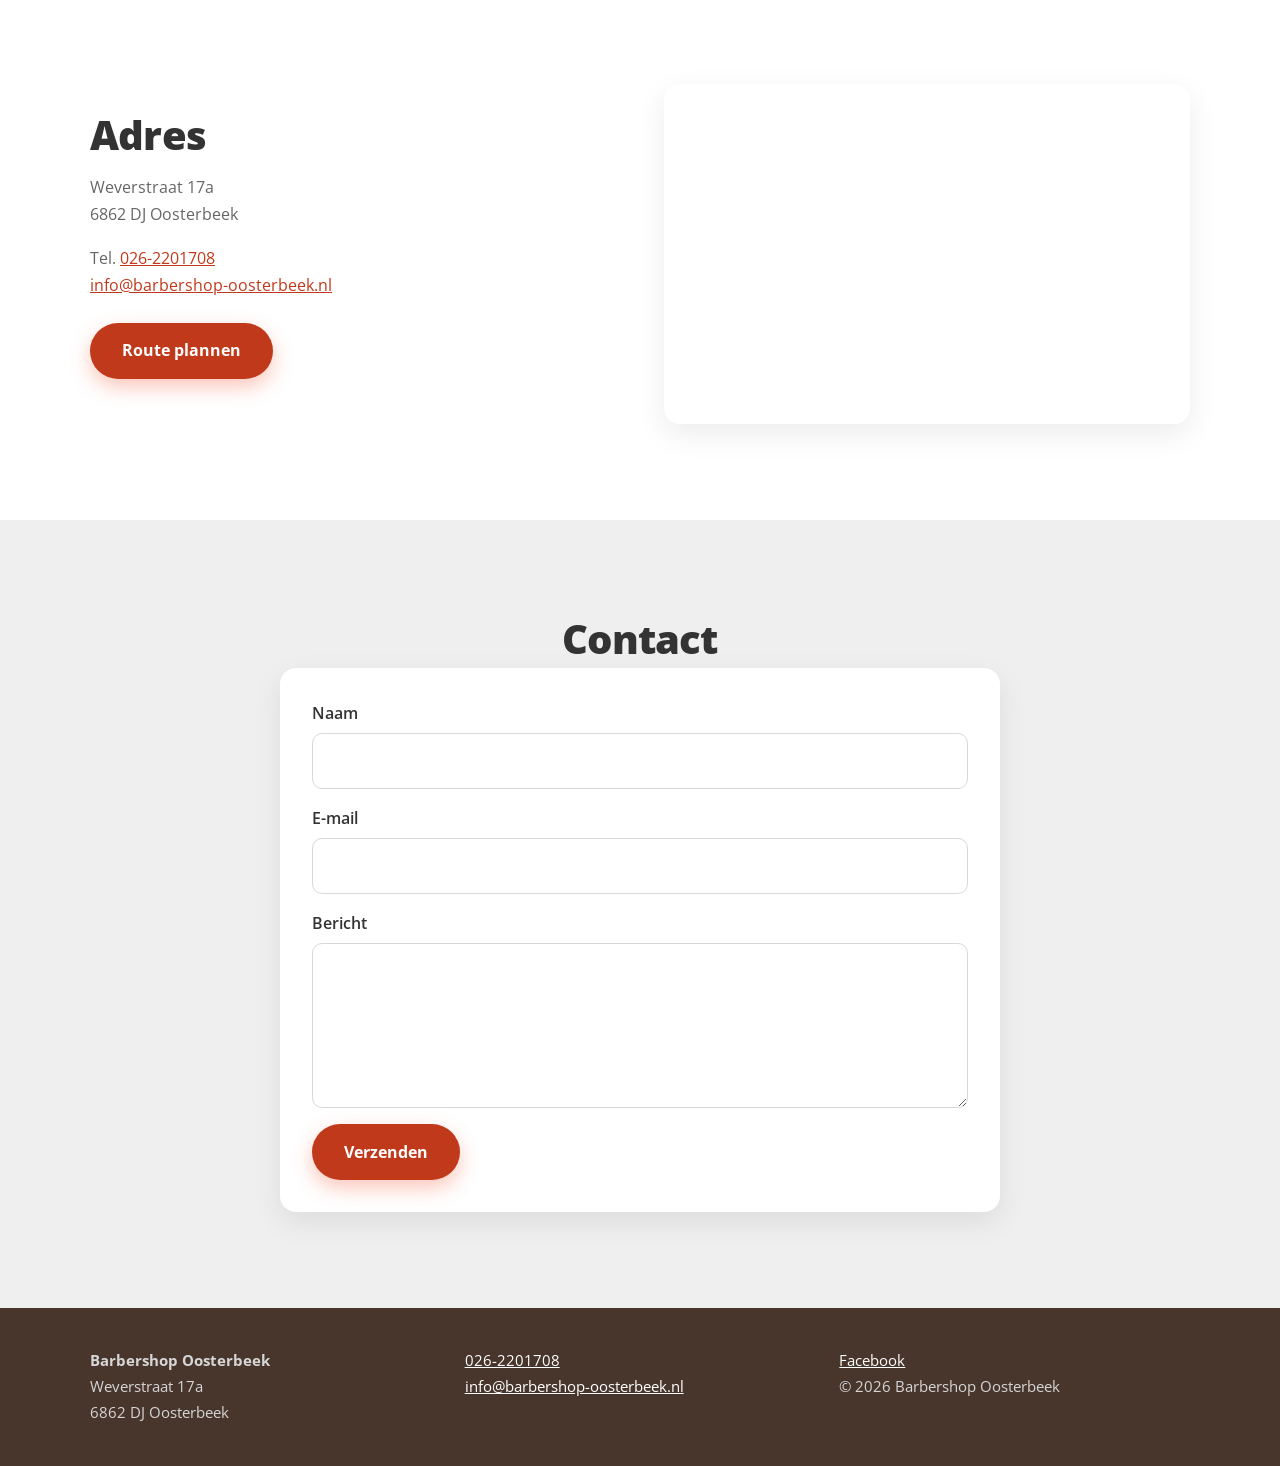
==== commit 17f3f493: "Maak telefoonkaart in de hero duidelijk klikbaar Co-Authored-By: Claude Sonnet 5.5 <noreply@anthropi" ====
--- a/preview/index.html
+++ b/preview/index.html
@@ -45,7 +45,7 @@
 			
 		<div class="hero-cta">
 			<a class="cta-reserveer" href="afspraak.html"><small>Naar de kapper?</small><strong>Reserveer nu online</strong></a>
-			<a class="cta-bel" href="tel:0262201708"><small>Of bel</small><strong>026-2201708</strong></a>
+			<a class="cta-bel" href="tel:0262201708"><svg class="cta-icoon" viewBox="0 0 24 24" aria-hidden="true"><path fill="currentColor" d="M6.6 10.8a15.1 15.1 0 0 0 6.6 6.6l2.2-2.2a1 1 0 0 1 1-.25 11.4 11.4 0 0 0 3.6.57 1 1 0 0 1 1 1V20a1 1 0 0 1-1 1A17 17 0 0 1 3 4a1 1 0 0 1 1-1h3.5a1 1 0 0 1 1 1c0 1.25.2 2.45.57 3.6a1 1 0 0 1-.25 1z"/></svg><small>Of bel &middot; tik om te bellen</small><strong>026-2201708</strong></a>
 		</div>
 	</div>
 </section>
--- a/ts-barbershop/assets/css/main.css
+++ b/ts-barbershop/assets/css/main.css
@@ -232,3 +232,7 @@
 .hero-cta .cta-bel strong { color: var(--rood-knop); }
 @media (max-width: 800px) { .hero-inner { flex-direction: column; align-items: stretch; gap: 2rem; } .hero-cta { flex-basis: auto; } }
 .btn-eerste { margin-left: 0; }
+.hero-cta .cta-bel { position: relative; padding-right: 5.5rem; border: 2px solid var(--rood-knop); }
+.hero-cta .cta-icoon { position: absolute; right: 1.25rem; top: 50%; width: 3rem; height: 3rem; padding: .8rem; margin-top: -1.5rem; box-sizing: border-box; border-radius: 50%; background: var(--rood-knop); color: var(--wit); box-shadow: 0 6px 14px rgba(192, 57, 27, .4); }
+.hero-cta .cta-bel:hover .cta-icoon { animation: bel .5s; }
+@keyframes bel { 25% { transform: rotate(-14deg); } 75% { transform: rotate(14deg); } }
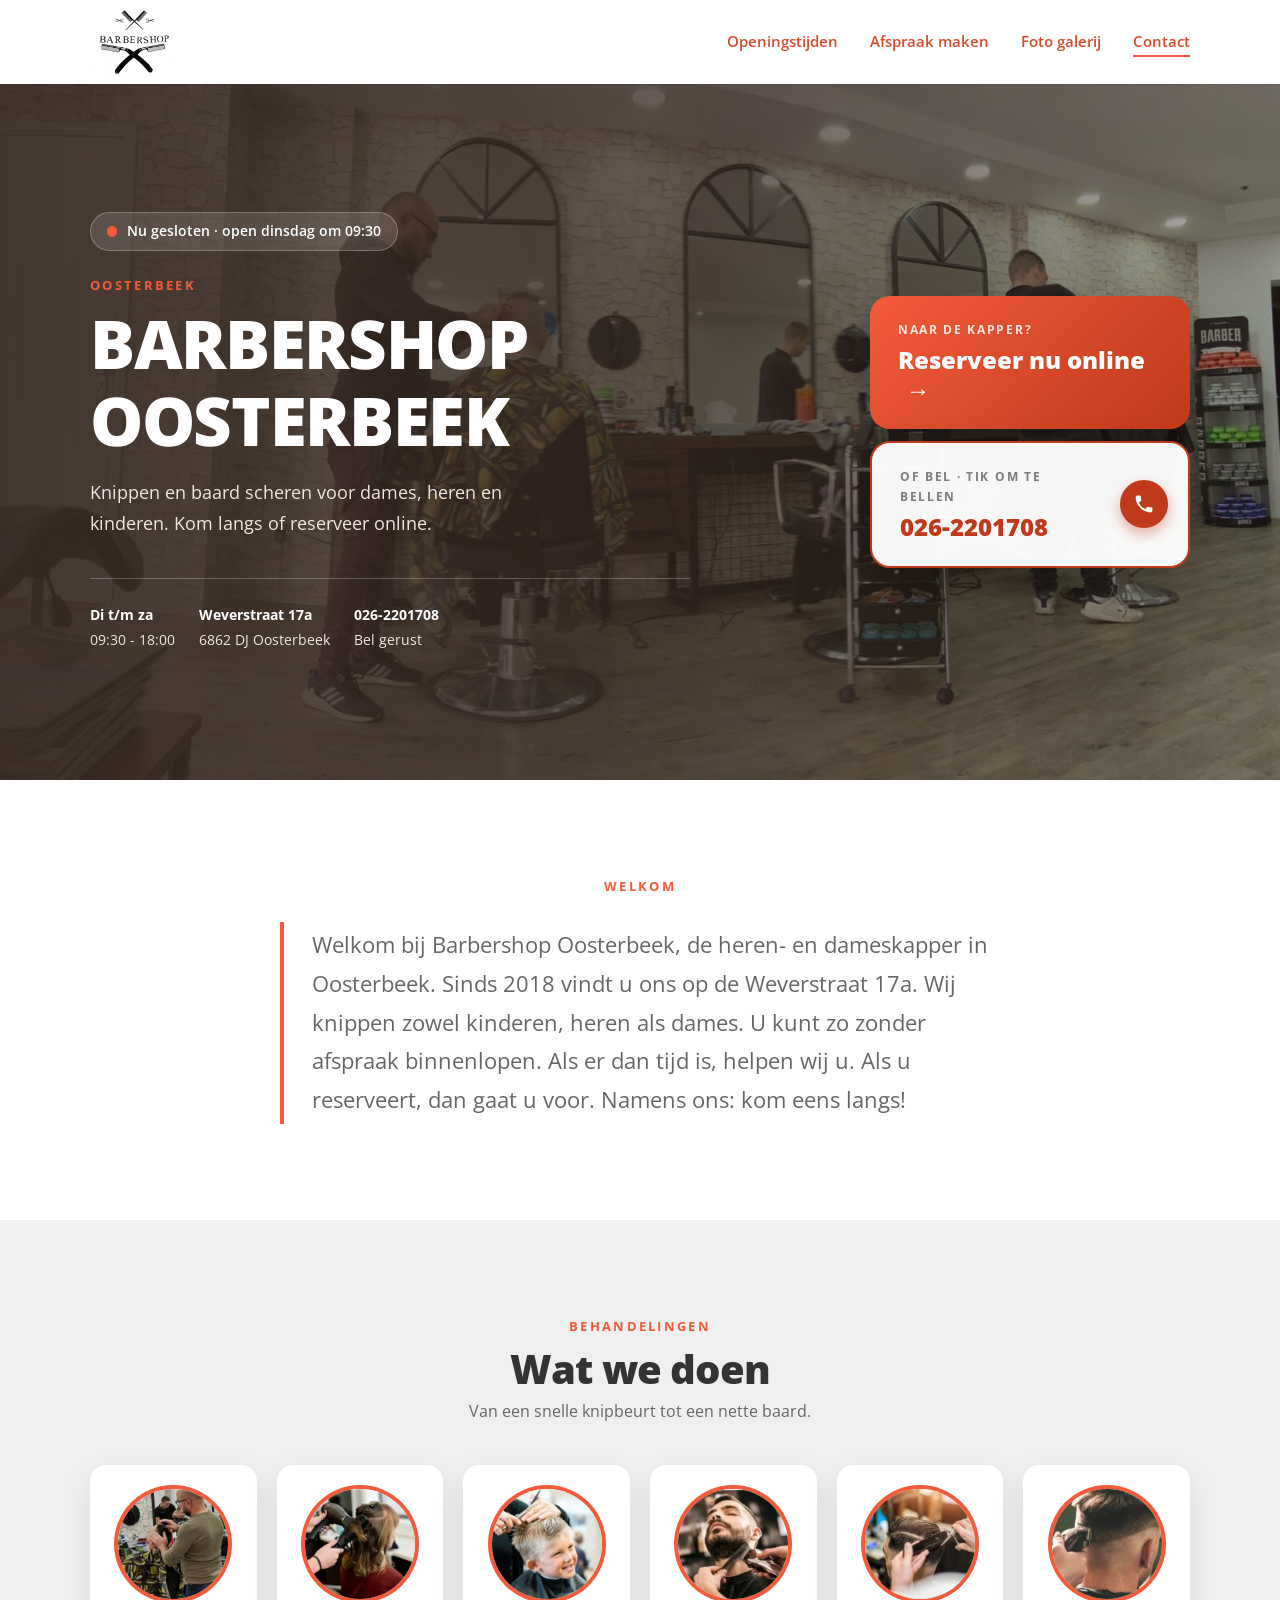
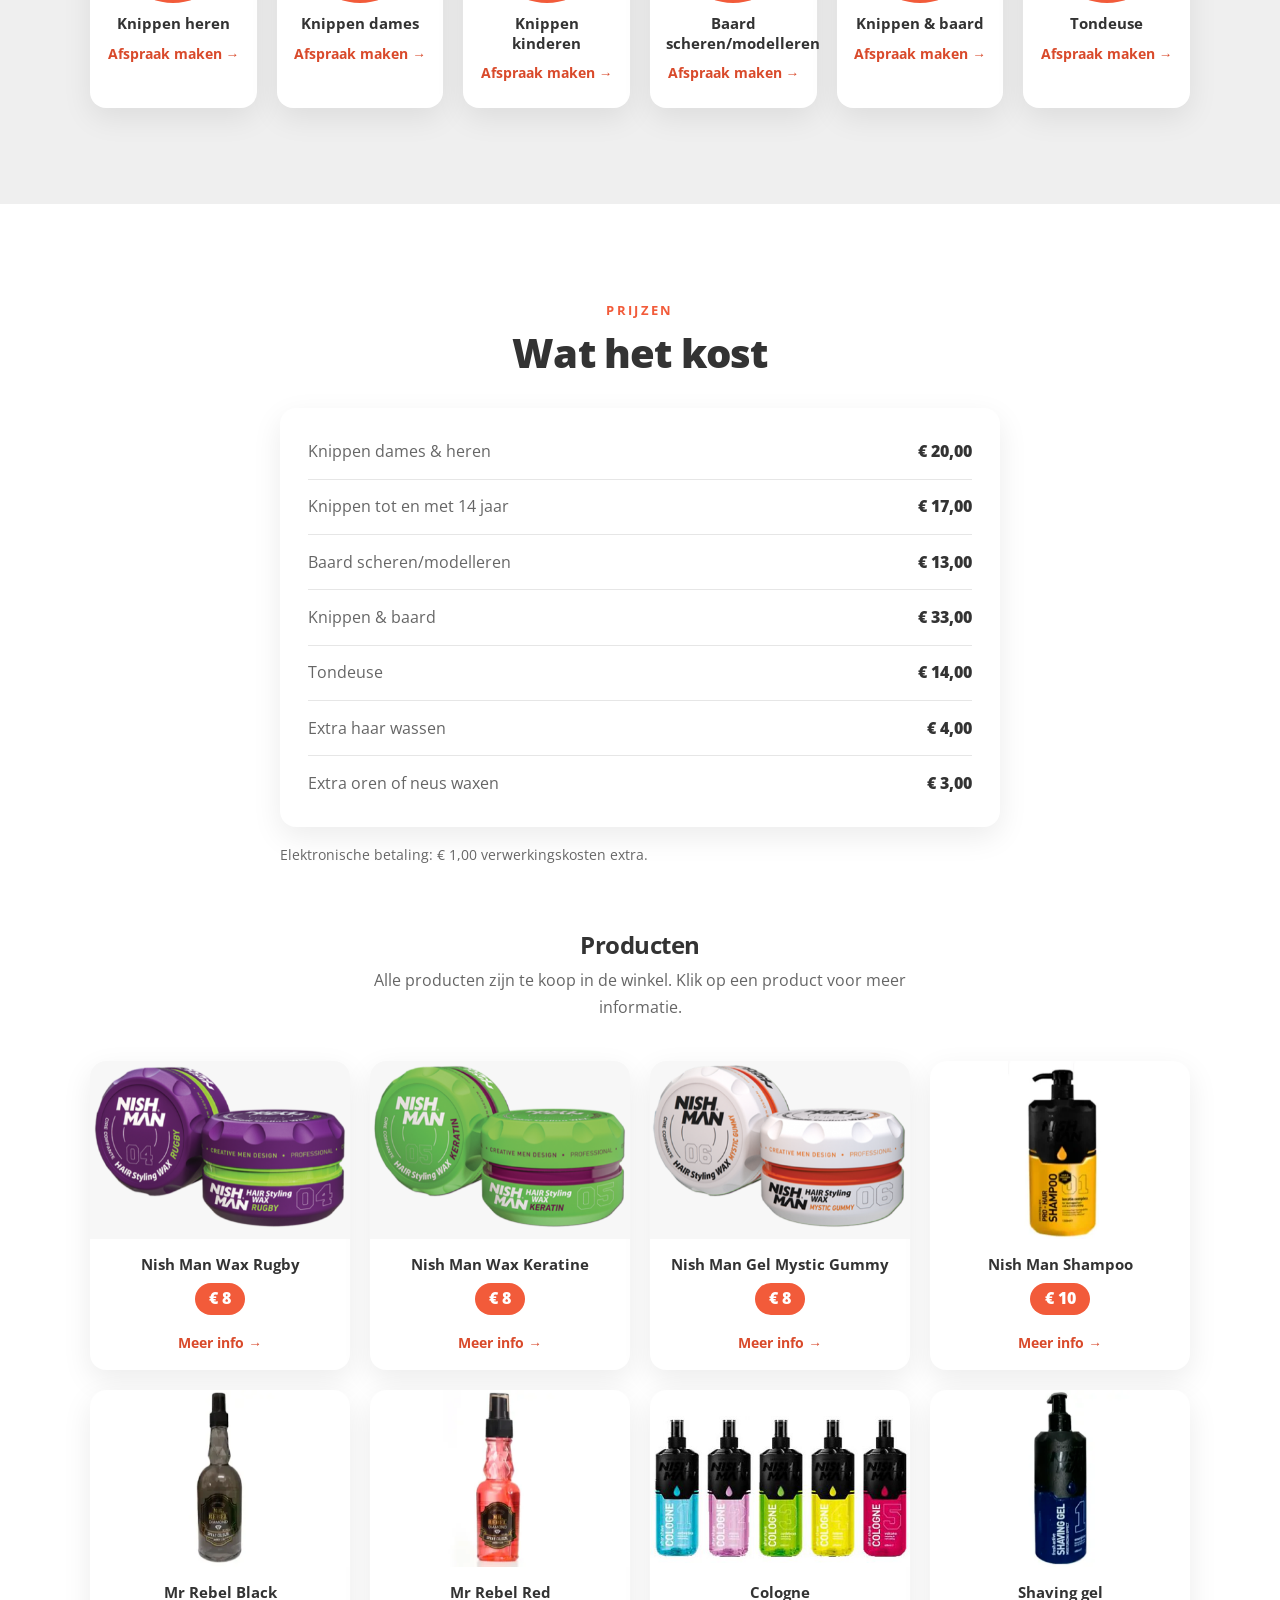
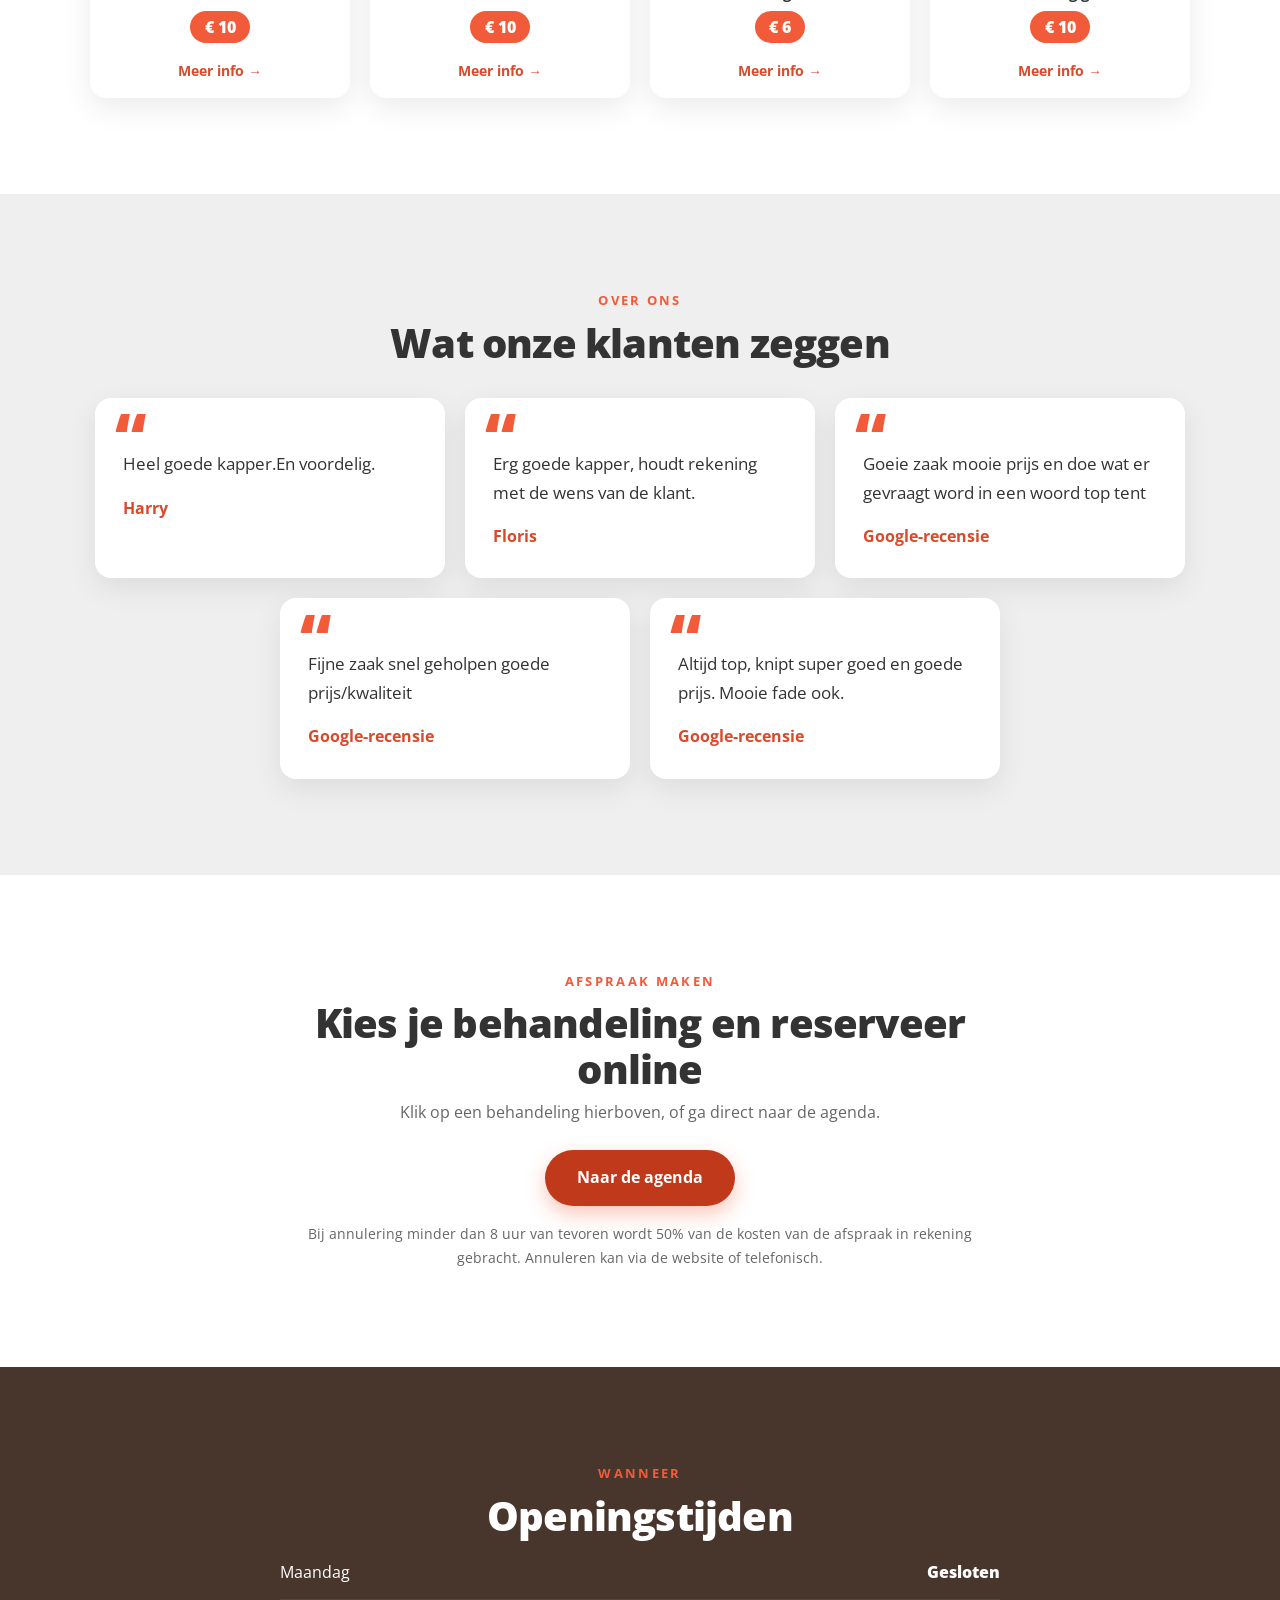
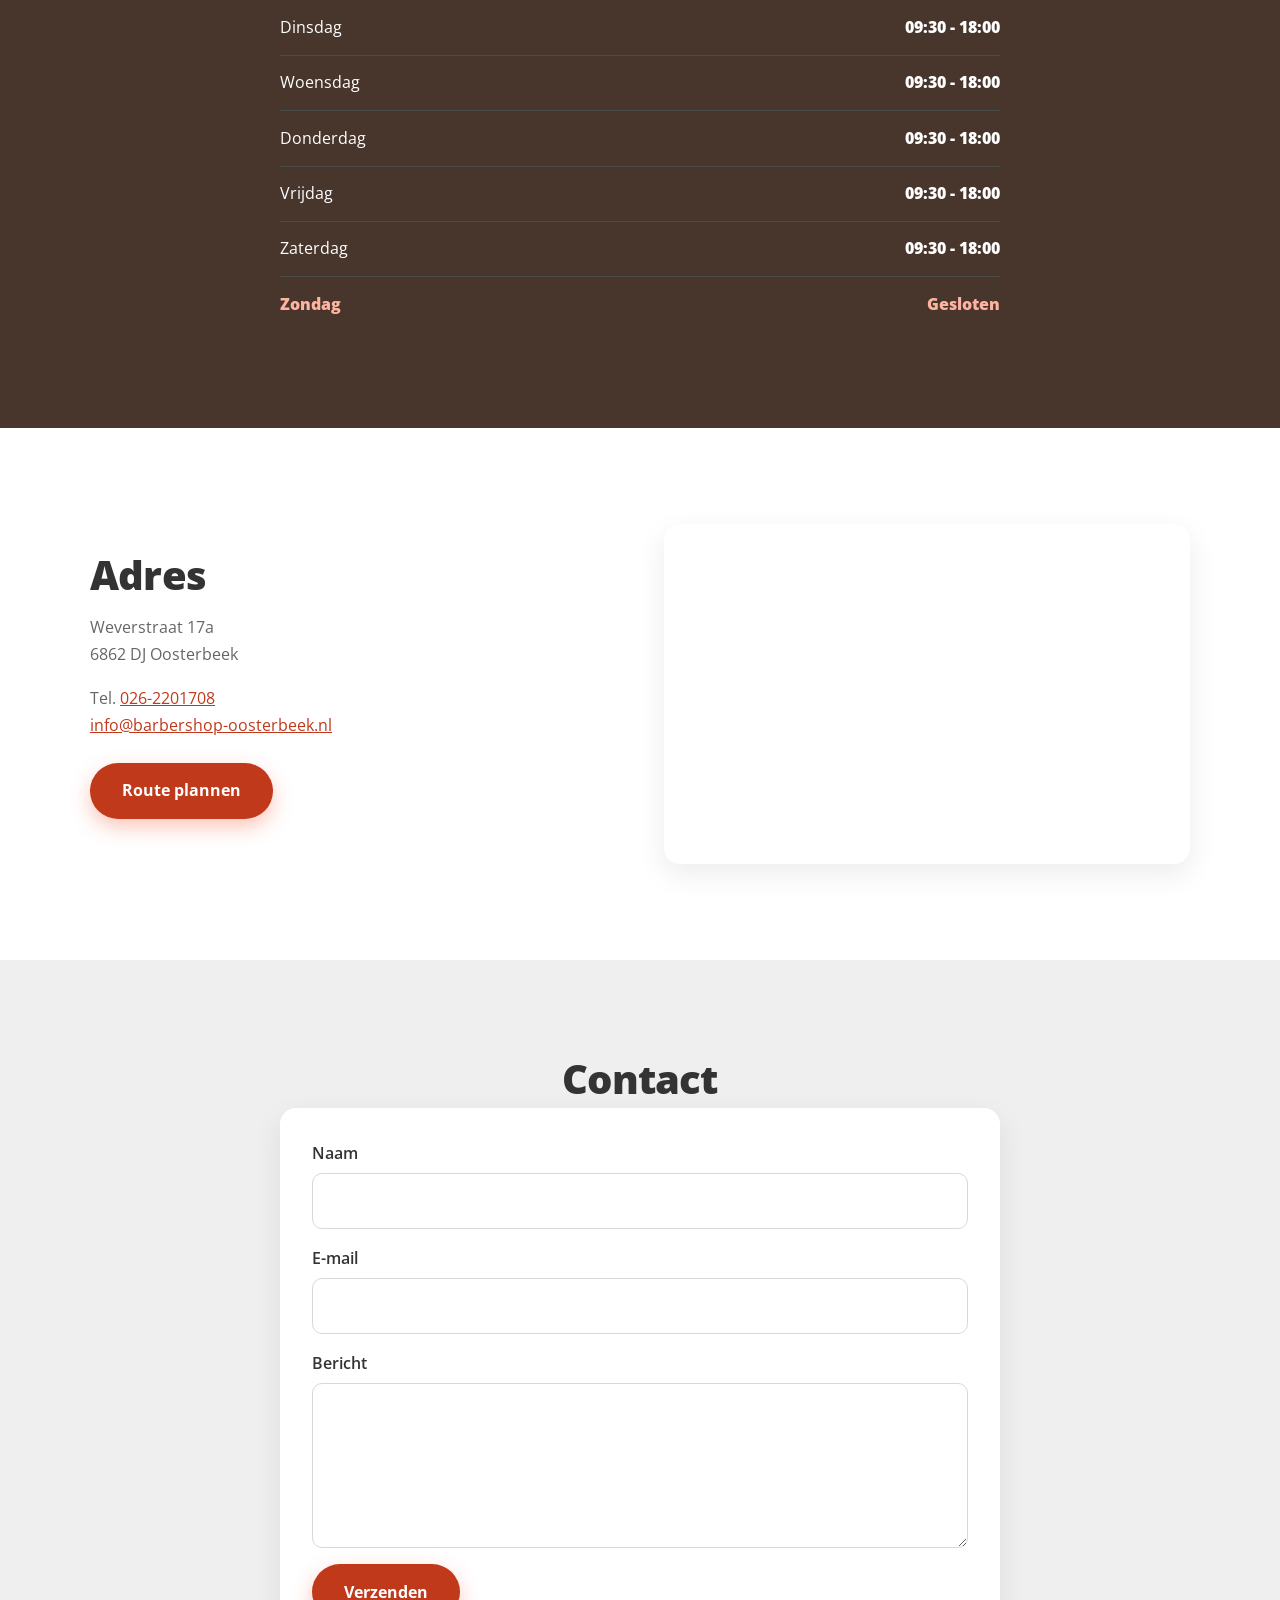
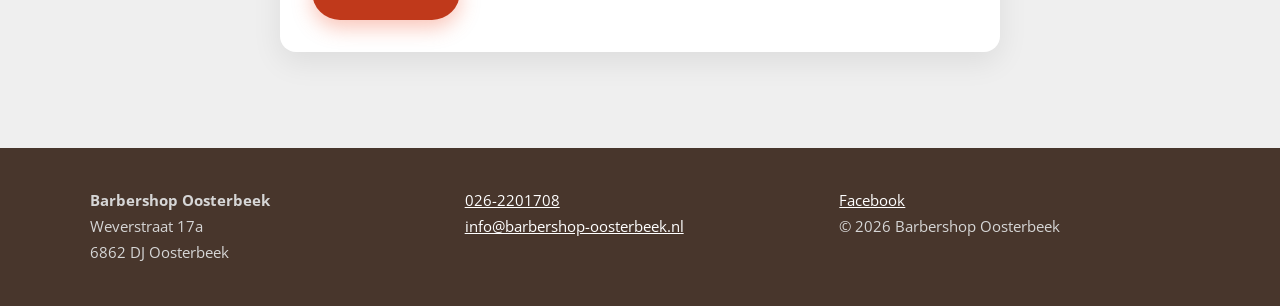
==== commit 3d4beac8: "Voeg welkomsttekst toe, pas productprijzen aan en werk zip bij Co-Authored-By: Claude Sonnet 5.5 <no" ====
--- a/preview/index.html
+++ b/preview/index.html
@@ -50,7 +50,14 @@
 	</div>
 </section>
 
-<section class="section" id="diensten"><div class="wrap">
+<section class="section" id="welkom">
+	<div class="wrap narrow">
+		<span class="eyebrow">Welkom</span>
+		<p class="welkom-tekst">Welkom bij Barbershop Oosterbeek, de heren- en dameskapper in Oosterbeek. Sinds 2018 vindt u ons op de Weverstraat 17a. Wij knippen zowel kinderen, heren als dames. U kunt zo zonder afspraak binnenlopen. Als er dan tijd is, helpen wij u. Als u reserveert, dan gaat u voor. Namens ons: kom eens langs!</p>
+	</div>
+</section>
+
+<section class="section section-licht" id="diensten"><div class="wrap">
 	<span class="eyebrow">Behandelingen</span>
 	<h2>Wat we doen</h2>
 	<p class="lead">Van een snelle knipbeurt tot een nette baard.</p>
@@ -64,7 +71,7 @@
 	</ul>
 </div></section>
 
-<section class="section section-licht" id="prijzen"><div class="wrap">
+<section class="section" id="prijzen"><div class="wrap">
 	<span class="eyebrow">Prijzen</span>
 	<h2>Wat het kost</h2>
 	<div class="narrow" style="margin:2rem auto 0"><div class="panel"><table class="price-table">
@@ -80,10 +87,10 @@
 	<h3 class="subtitle">Producten</h3>
 	<p class="lead">Alle producten zijn te koop in de winkel. Klik op een product voor meer informatie.</p>
 	<ul class="products">
-		<li><button type="button" class="product-open" data-naam="Nish Man Wax Rugby" data-prijs="6" data-img="../ts-barbershop/assets/img/product-nish-man-wax-rugby.png" data-cat="Haarwax" data-info="Haarwax om je kapsel te stylen en in model te houden." aria-haspopup="dialog"><span class="thumb"><img src="../ts-barbershop/assets/img/product-nish-man-wax-rugby.png" alt="" loading="lazy"></span><span class="info"><span class="naam">Nish Man Wax Rugby</span><span class="prijs">&euro; 6</span></span><span class="meer">Meer info</span></button></li>
-		<li><button type="button" class="product-open" data-naam="Nish Man Wax Keratine" data-prijs="6" data-img="../ts-barbershop/assets/img/product-nish-man-wax-keratine.png" data-cat="Haarwax" data-info="Haarwax met keratine om je kapsel te stylen en in model te houden." aria-haspopup="dialog"><span class="thumb"><img src="../ts-barbershop/assets/img/product-nish-man-wax-keratine.png" alt="" loading="lazy"></span><span class="info"><span class="naam">Nish Man Wax Keratine</span><span class="prijs">&euro; 6</span></span><span class="meer">Meer info</span></button></li>
-		<li><button type="button" class="product-open" data-naam="Nish Man Gel Mystic Gummy" data-prijs="6" data-img="../ts-barbershop/assets/img/product-nish-man-gel-mystic-gummy.png" data-cat="Haargel" data-info="Stylinggel voor een strak gestyled kapsel." aria-haspopup="dialog"><span class="thumb"><img src="../ts-barbershop/assets/img/product-nish-man-gel-mystic-gummy.png" alt="" loading="lazy"></span><span class="info"><span class="naam">Nish Man Gel Mystic Gummy</span><span class="prijs">&euro; 6</span></span><span class="meer">Meer info</span></button></li>
-		<li><button type="button" class="product-open" data-naam="Nish Man Shampoo" data-prijs="6" data-img="../ts-barbershop/assets/img/product-nish-man-shampoo.png" data-cat="Shampoo" data-info="Shampoo voor heren om je haar te wassen." aria-haspopup="dialog"><span class="thumb"><img src="../ts-barbershop/assets/img/product-nish-man-shampoo.png" alt="" loading="lazy"></span><span class="info"><span class="naam">Nish Man Shampoo</span><span class="prijs">&euro; 6</span></span><span class="meer">Meer info</span></button></li>
+		<li><button type="button" class="product-open" data-naam="Nish Man Wax Rugby" data-prijs="8" data-img="../ts-barbershop/assets/img/product-nish-man-wax-rugby.png" data-cat="Haarwax" data-info="Haarwax om je kapsel te stylen en in model te houden." aria-haspopup="dialog"><span class="thumb"><img src="../ts-barbershop/assets/img/product-nish-man-wax-rugby.png" alt="" loading="lazy"></span><span class="info"><span class="naam">Nish Man Wax Rugby</span><span class="prijs">&euro; 8</span></span><span class="meer">Meer info</span></button></li>
+		<li><button type="button" class="product-open" data-naam="Nish Man Wax Keratine" data-prijs="8" data-img="../ts-barbershop/assets/img/product-nish-man-wax-keratine.png" data-cat="Haarwax" data-info="Haarwax met keratine om je kapsel te stylen en in model te houden." aria-haspopup="dialog"><span class="thumb"><img src="../ts-barbershop/assets/img/product-nish-man-wax-keratine.png" alt="" loading="lazy"></span><span class="info"><span class="naam">Nish Man Wax Keratine</span><span class="prijs">&euro; 8</span></span><span class="meer">Meer info</span></button></li>
+		<li><button type="button" class="product-open" data-naam="Nish Man Gel Mystic Gummy" data-prijs="8" data-img="../ts-barbershop/assets/img/product-nish-man-gel-mystic-gummy.png" data-cat="Haargel" data-info="Stylinggel voor een strak gestyled kapsel." aria-haspopup="dialog"><span class="thumb"><img src="../ts-barbershop/assets/img/product-nish-man-gel-mystic-gummy.png" alt="" loading="lazy"></span><span class="info"><span class="naam">Nish Man Gel Mystic Gummy</span><span class="prijs">&euro; 8</span></span><span class="meer">Meer info</span></button></li>
+		<li><button type="button" class="product-open" data-naam="Nish Man Shampoo" data-prijs="10" data-img="../ts-barbershop/assets/img/product-nish-man-shampoo.png" data-cat="Shampoo" data-info="Shampoo voor heren om je haar te wassen." aria-haspopup="dialog"><span class="thumb"><img src="../ts-barbershop/assets/img/product-nish-man-shampoo.png" alt="" loading="lazy"></span><span class="info"><span class="naam">Nish Man Shampoo</span><span class="prijs">&euro; 10</span></span><span class="meer">Meer info</span></button></li>
 		<li><button type="button" class="product-open" data-naam="Mr Rebel Black" data-prijs="10" data-img="../ts-barbershop/assets/img/product-mr-rebel-black.png" data-cat="Verzorging" data-info="Verzorgingsproduct van Mr Rebel, uitvoering Black." aria-haspopup="dialog"><span class="thumb"><img src="../ts-barbershop/assets/img/product-mr-rebel-black.png" alt="" loading="lazy"></span><span class="info"><span class="naam">Mr Rebel Black</span><span class="prijs">&euro; 10</span></span><span class="meer">Meer info</span></button></li>
 		<li><button type="button" class="product-open" data-naam="Mr Rebel Red" data-prijs="10" data-img="../ts-barbershop/assets/img/product-mr-rebel-red.png" data-cat="Verzorging" data-info="Verzorgingsproduct van Mr Rebel, uitvoering Red." aria-haspopup="dialog"><span class="thumb"><img src="../ts-barbershop/assets/img/product-mr-rebel-red.png" alt="" loading="lazy"></span><span class="info"><span class="naam">Mr Rebel Red</span><span class="prijs">&euro; 10</span></span><span class="meer">Meer info</span></button></li>
 		<li><button type="button" class="product-open" data-naam="Cologne" data-prijs="6" data-img="../ts-barbershop/assets/img/product-cologne.jpg" data-cat="Cologne" data-info="Cologne voor een frisse geur na het knippen of scheren." aria-haspopup="dialog"><span class="thumb"><img src="../ts-barbershop/assets/img/product-cologne.jpg" alt="" loading="lazy"></span><span class="info"><span class="naam">Cologne</span><span class="prijs">&euro; 6</span></span><span class="meer">Meer info</span></button></li>
@@ -91,7 +98,7 @@
 	</ul>
 </div></section>
 
-<section class="section" id="reviews"><div class="wrap">
+<section class="section section-licht" id="reviews"><div class="wrap">
 	<span class="eyebrow">Over ons</span>
 	<h2>Wat onze klanten zeggen</h2>
 	<ul class="reviews">
--- a/ts-barbershop/assets/css/main.css
+++ b/ts-barbershop/assets/css/main.css
@@ -236,3 +236,6 @@
 .hero-cta .cta-icoon { position: absolute; right: 1.25rem; top: 50%; width: 3rem; height: 3rem; padding: .8rem; margin-top: -1.5rem; box-sizing: border-box; border-radius: 50%; background: var(--rood-knop); color: var(--wit); box-shadow: 0 6px 14px rgba(192, 57, 27, .4); }
 .hero-cta .cta-bel:hover .cta-icoon { animation: bel .5s; }
 @keyframes bel { 25% { transform: rotate(-14deg); } 75% { transform: rotate(14deg); } }
+
+/* Welkomsttekst */
+.welkom-tekst { position: relative; margin: 1.5rem 0 0; padding: .25rem 0 .25rem 1.75rem; border-left: 4px solid var(--rood); font-size: clamp(1.1rem, 2.4vw, 1.35rem); line-height: 1.8; color: var(--tekst); }
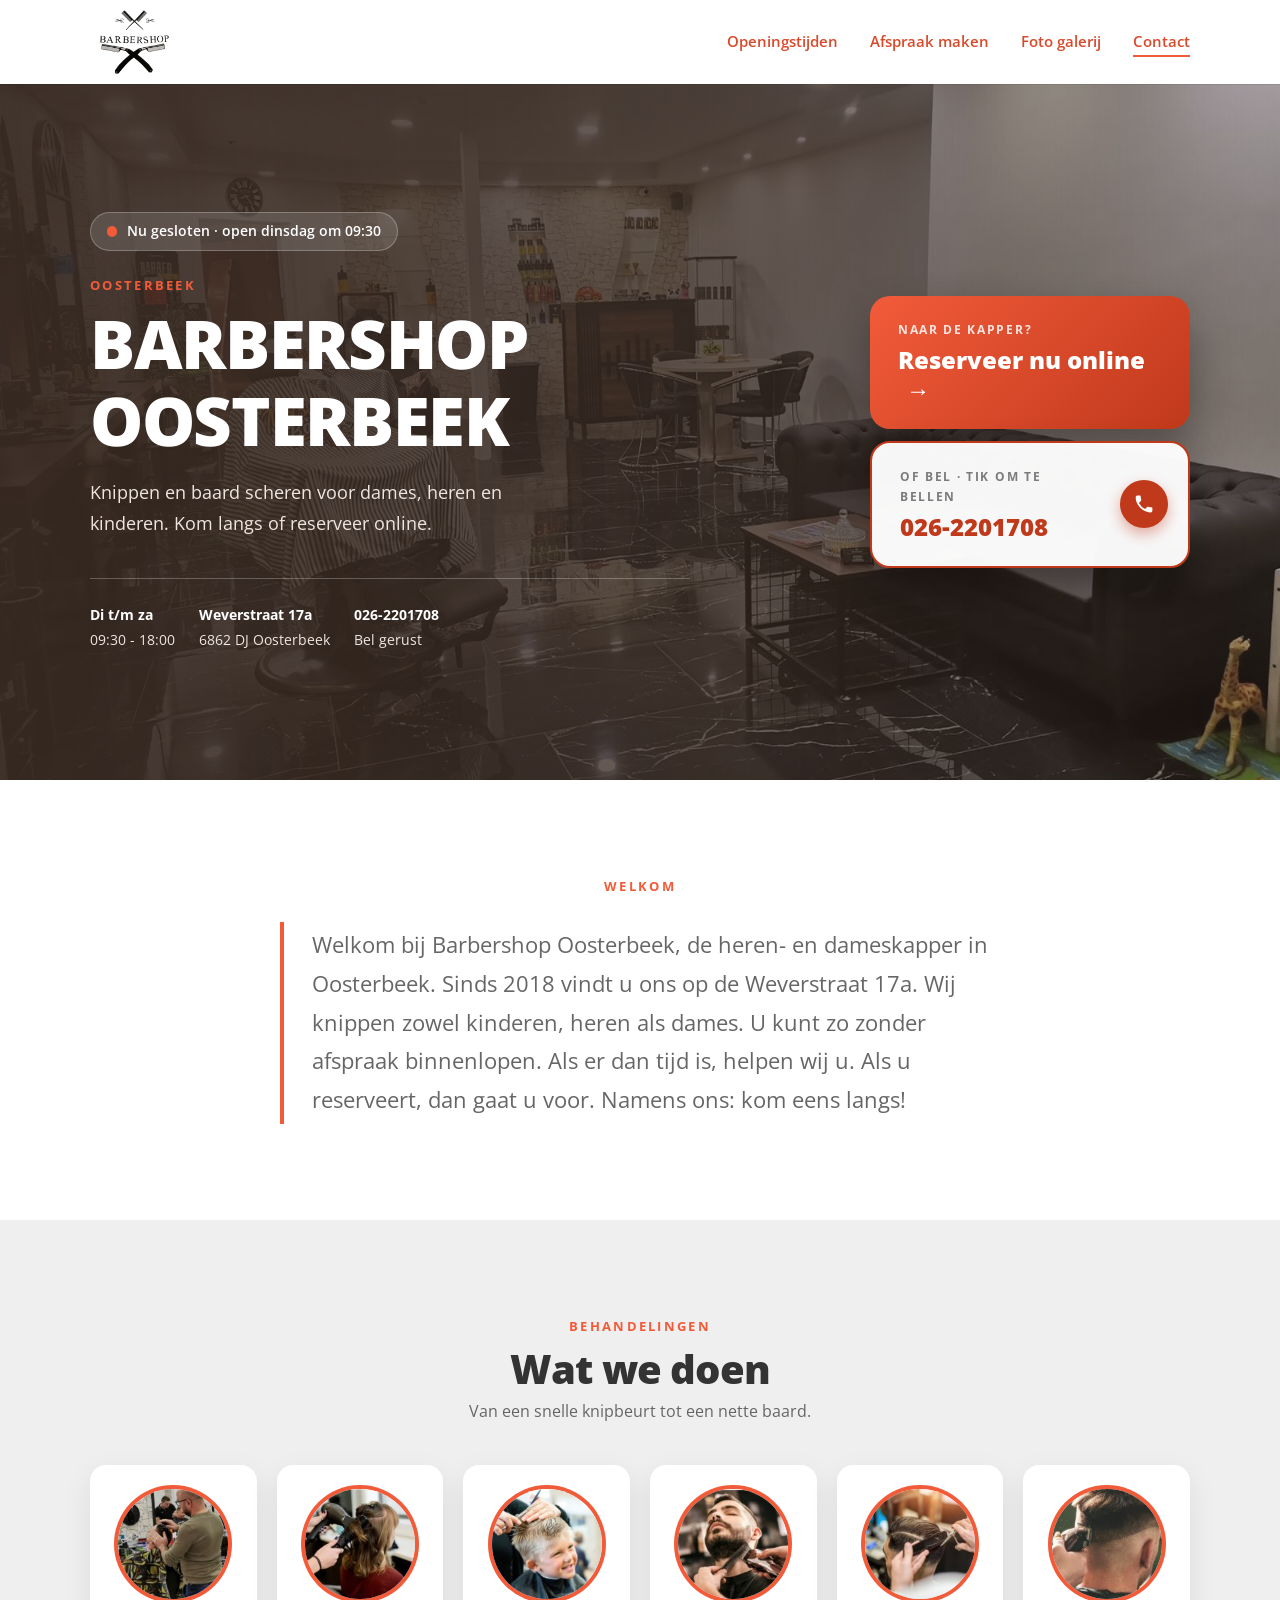
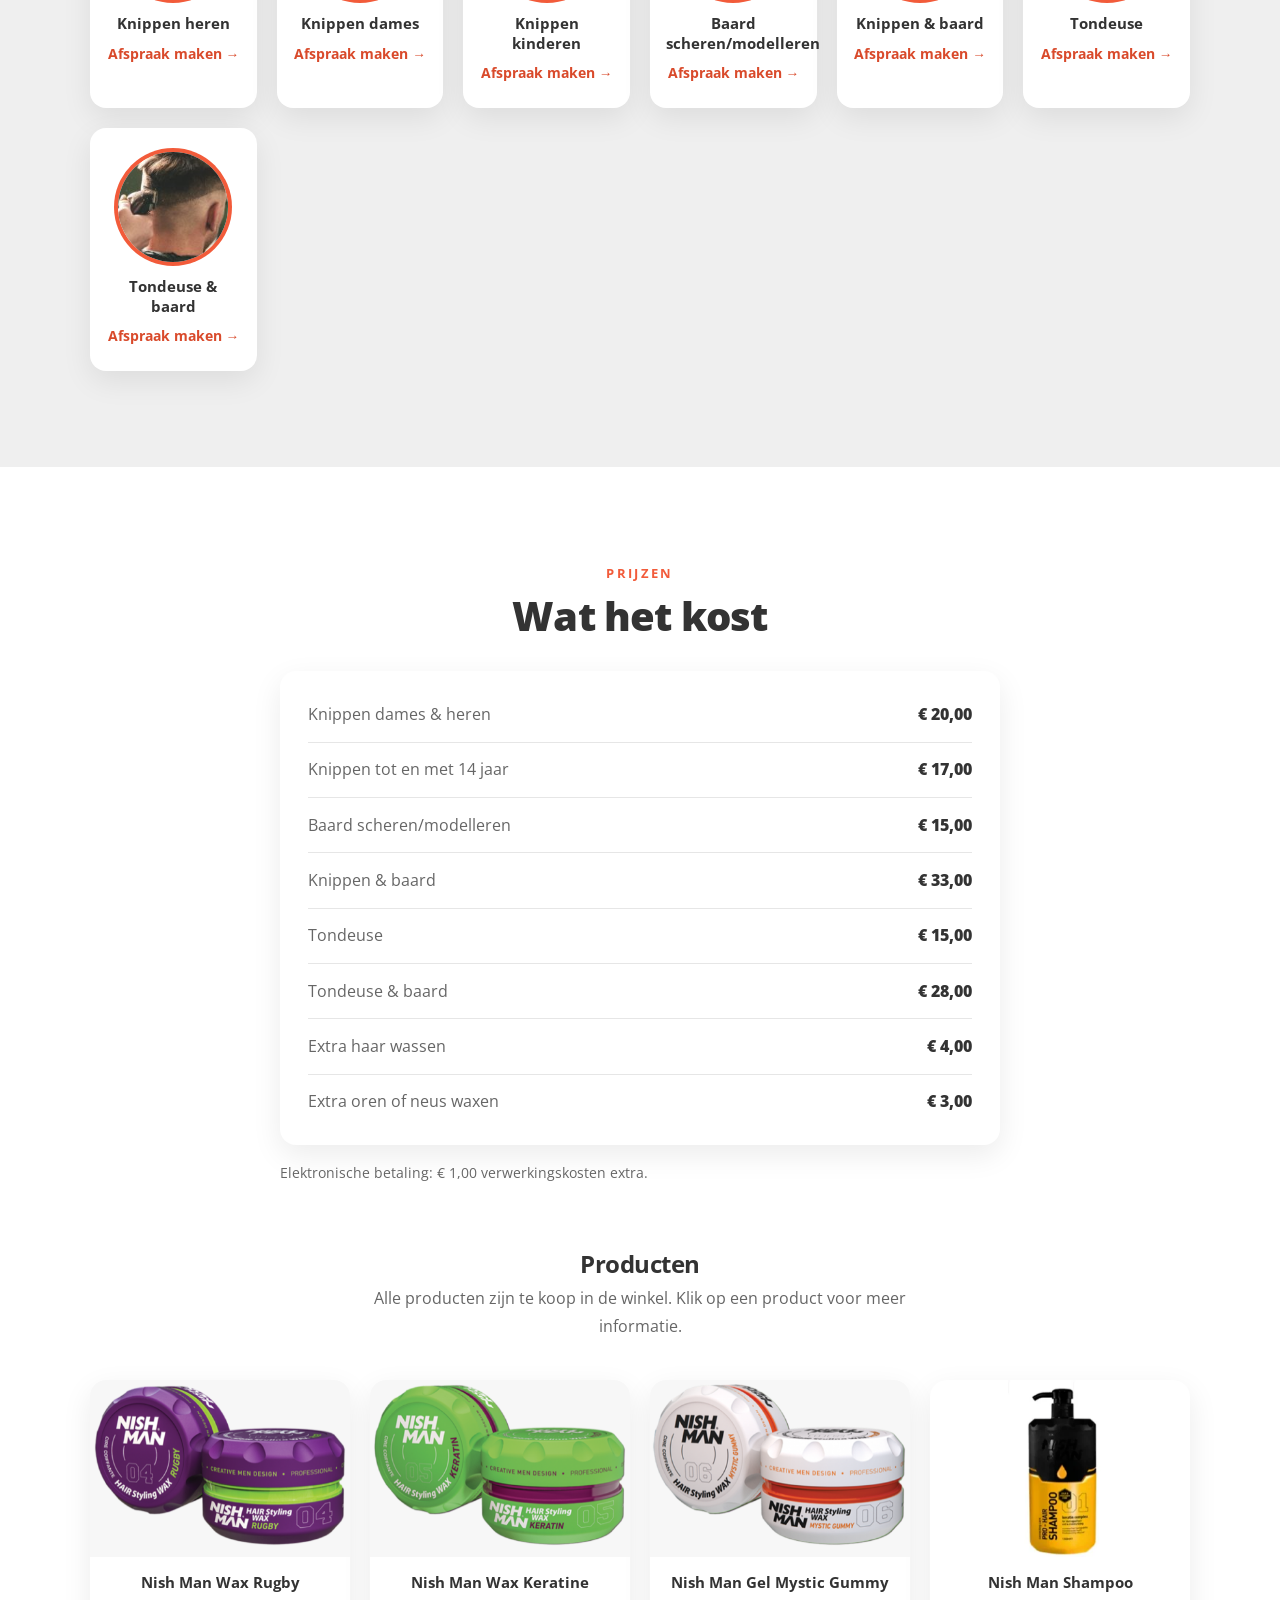
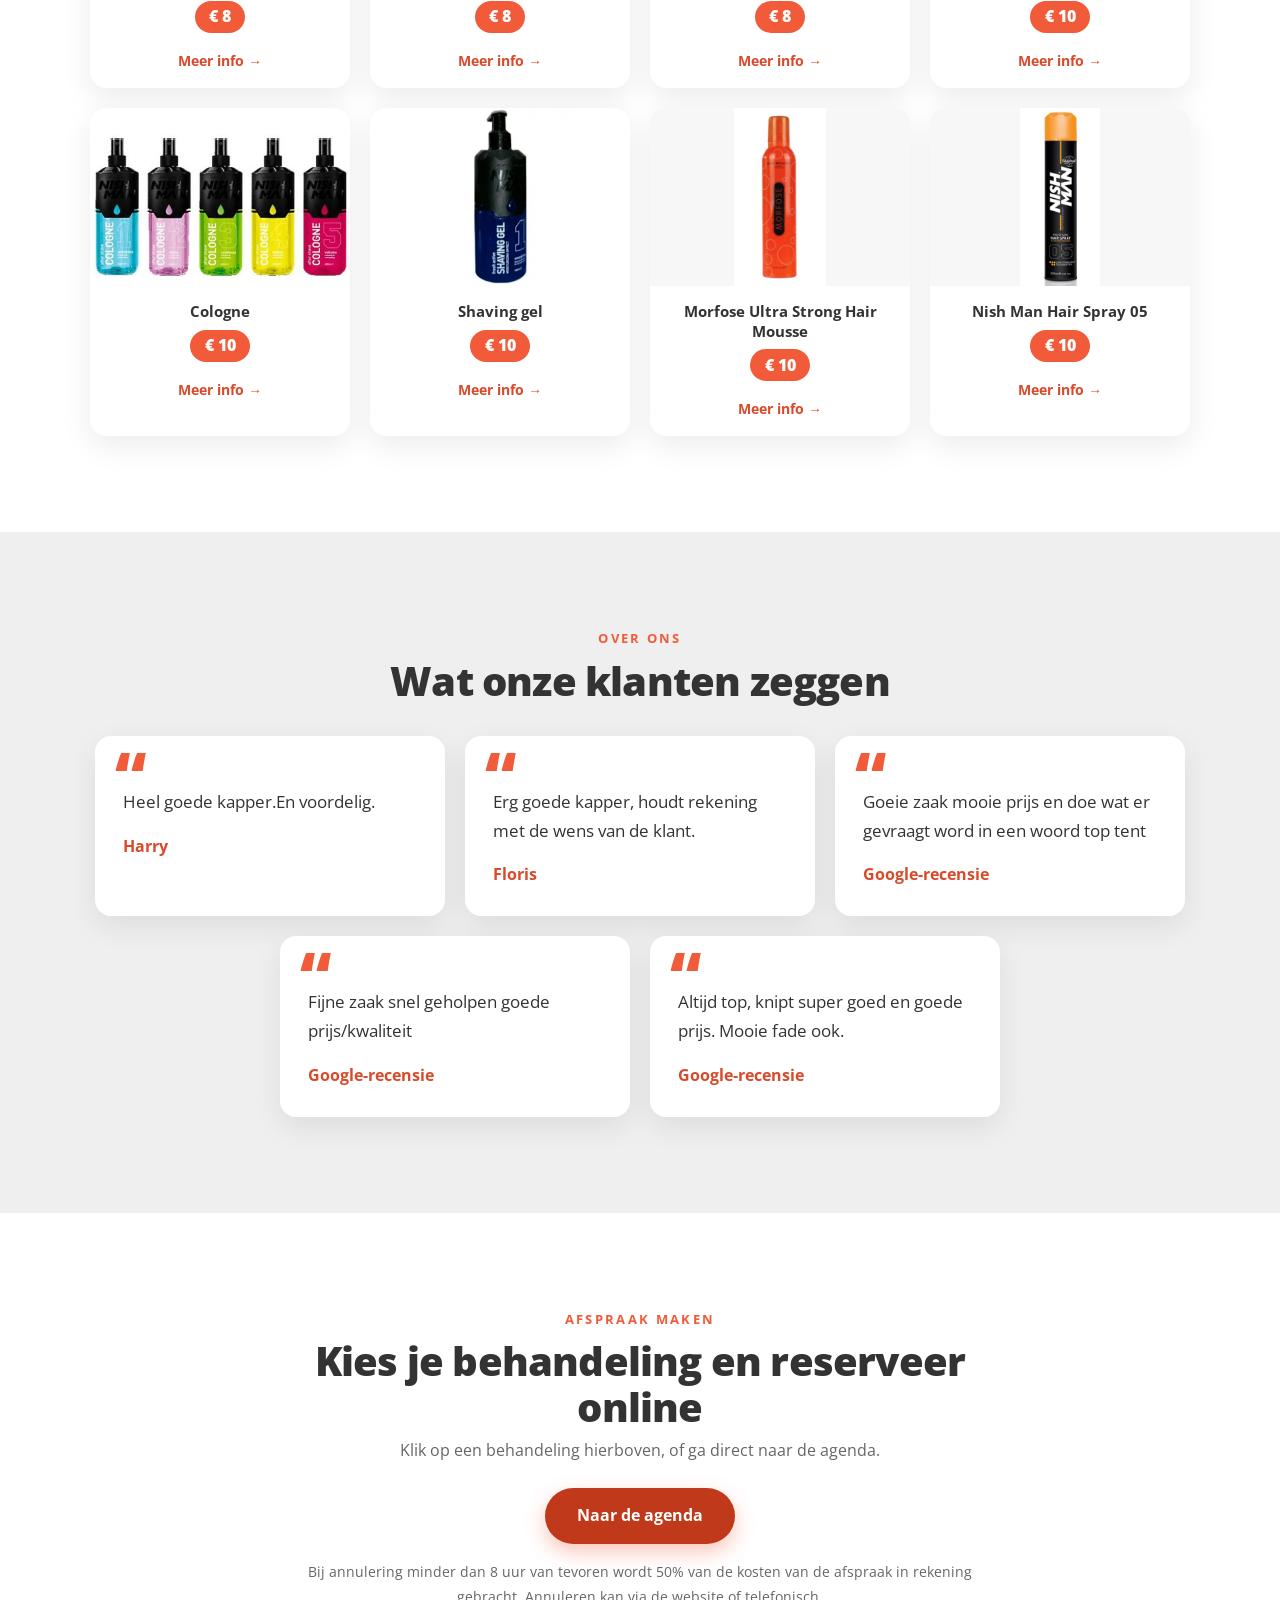
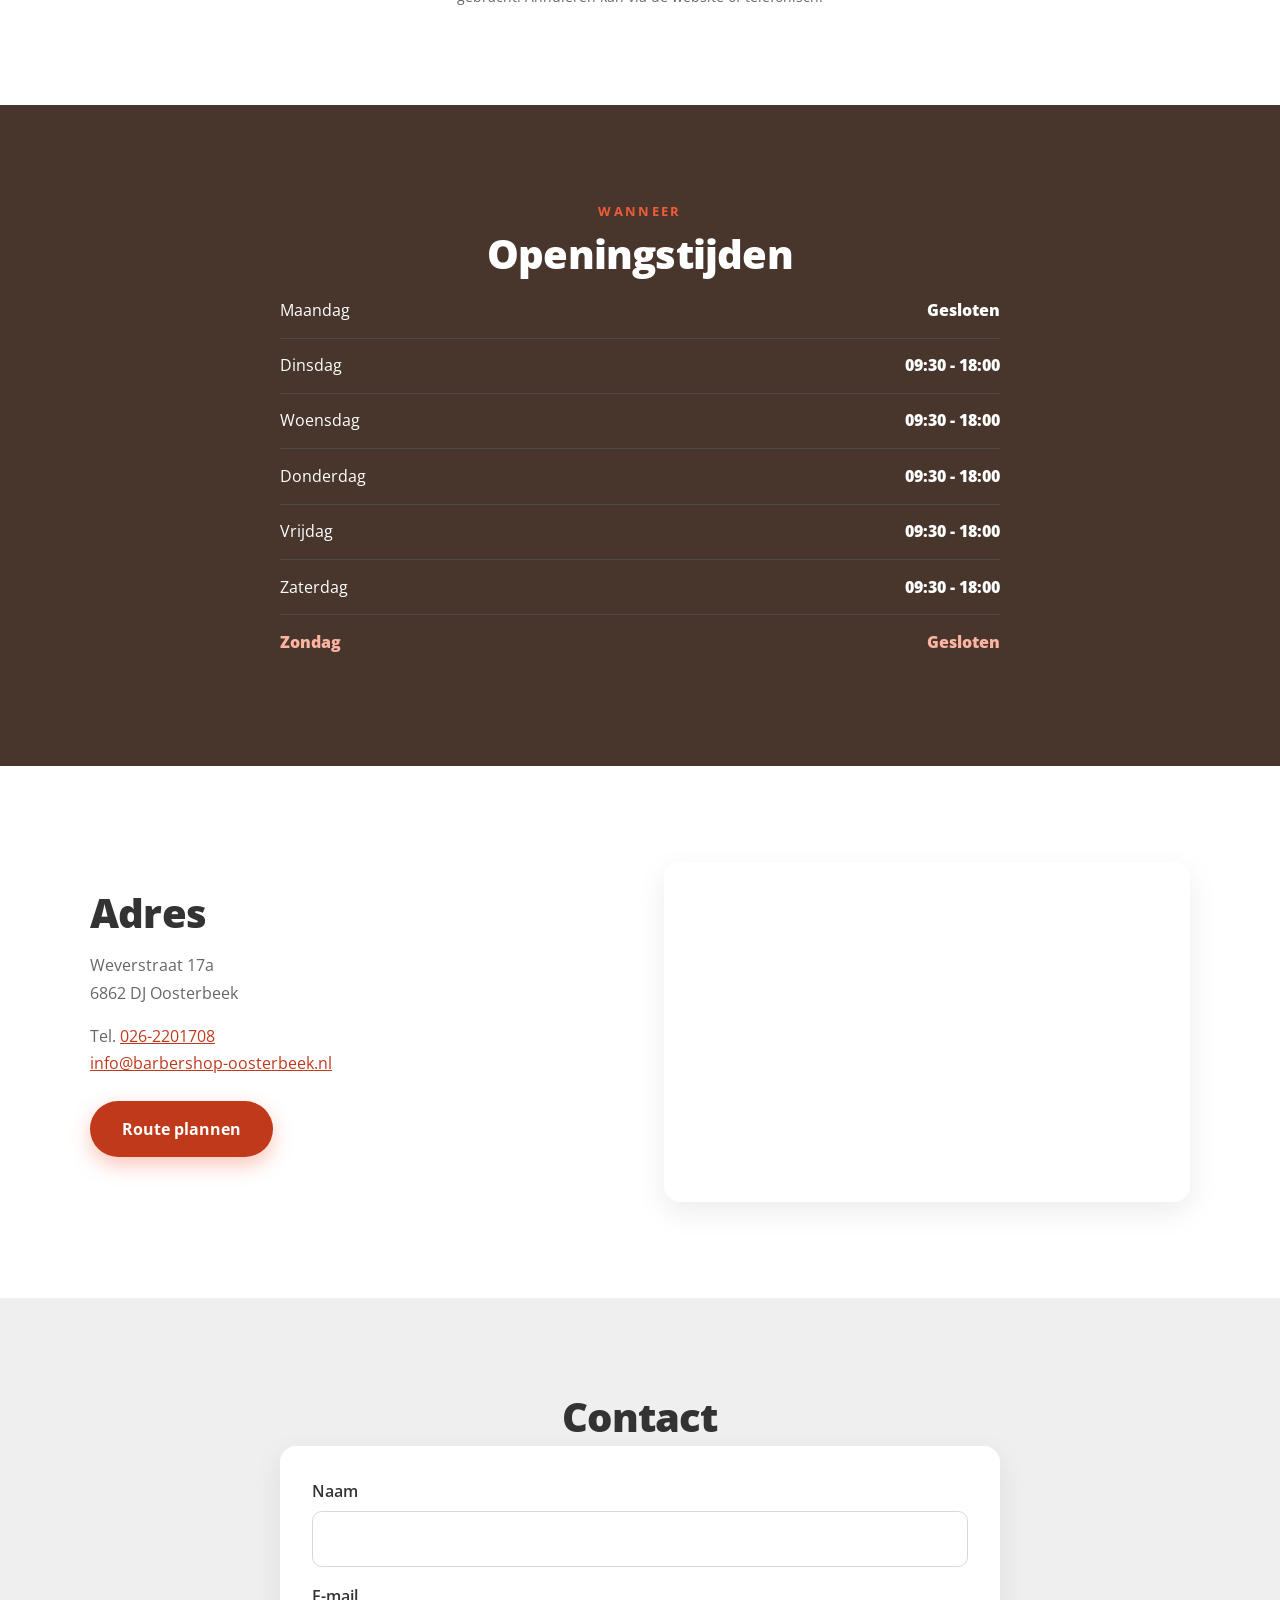
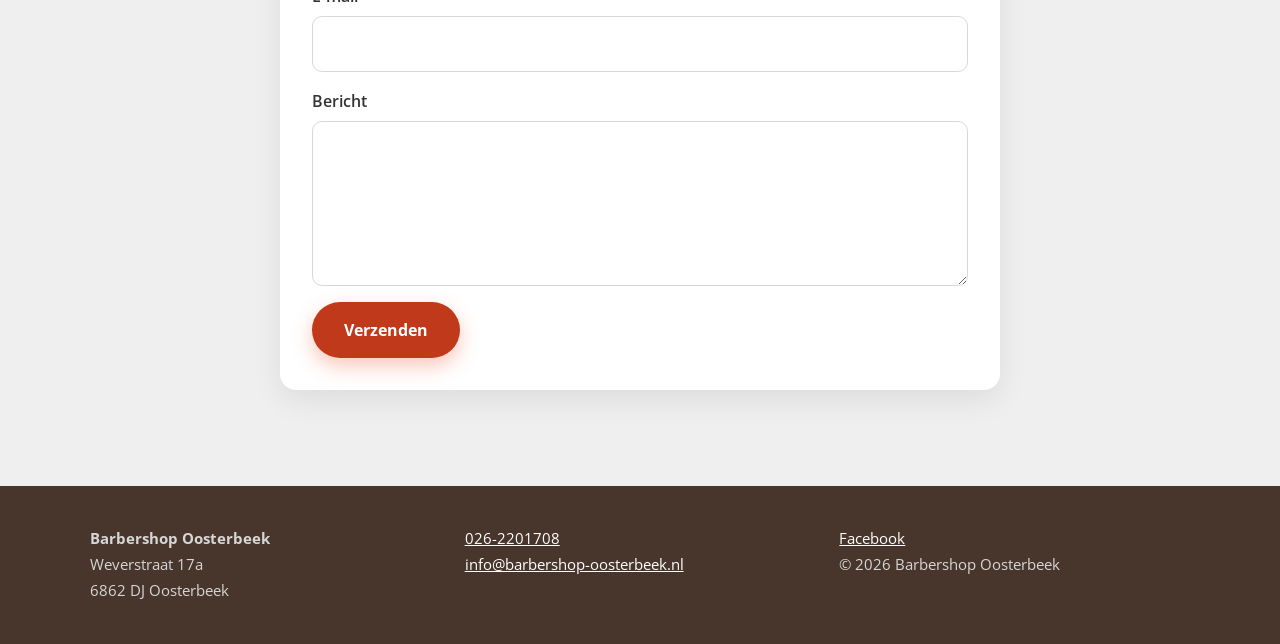
==== commit 8006764a: "Update prices, add Tondeuse & baard service and new products, remove Mr Rebel Co-Authored-By: Claude" ====
--- a/preview/index.html
+++ b/preview/index.html
@@ -68,6 +68,7 @@
 		<li><a href="afspraak.html?dienst=baard"><img src="../ts-barbershop/assets/img/behandeling-scheren.jpg" alt="" width="150" height="150"><span>Baard scheren/modelleren</span><em class="kaart-cta">Afspraak maken &rarr;</em></a></li>
 		<li><a href="afspraak.html?dienst=knippen-baard"><img src="../ts-barbershop/assets/img/behandeling-knippen-en-baard.jpg" alt="" width="150" height="150"><span>Knippen &amp; baard</span><em class="kaart-cta">Afspraak maken &rarr;</em></a></li>
 		<li><a href="afspraak.html?dienst=tondeuse"><img src="../ts-barbershop/assets/img/behandeling-tondeuze.jpg" alt="" width="150" height="150"><span>Tondeuse</span><em class="kaart-cta">Afspraak maken &rarr;</em></a></li>
+		<li><a href="afspraak.html?dienst=tondeuse-baard"><img src="../ts-barbershop/assets/img/behandeling-tondeuze.jpg" alt="" width="150" height="150"><span>Tondeuse &amp; baard</span><em class="kaart-cta">Afspraak maken &rarr;</em></a></li>
 	</ul>
 </div></section>
 
@@ -77,9 +78,10 @@
 	<div class="narrow" style="margin:2rem auto 0"><div class="panel"><table class="price-table">
 		<tr><th scope="row">Knippen dames &amp; heren</th><td>&euro; 20,00</td></tr>
 		<tr><th scope="row">Knippen tot en met 14 jaar</th><td>&euro; 17,00</td></tr>
-		<tr><th scope="row">Baard scheren/modelleren</th><td>&euro; 13,00</td></tr>
+		<tr><th scope="row">Baard scheren/modelleren</th><td>&euro; 15,00</td></tr>
 		<tr><th scope="row">Knippen &amp; baard</th><td>&euro; 33,00</td></tr>
-		<tr><th scope="row">Tondeuse</th><td>&euro; 14,00</td></tr>
+		<tr><th scope="row">Tondeuse</th><td>&euro; 15,00</td></tr>
+		<tr><th scope="row">Tondeuse &amp; baard</th><td>&euro; 28,00</td></tr>
 		<tr><th scope="row">Extra haar wassen</th><td>&euro; 4,00</td></tr>
 		<tr><th scope="row">Extra oren of neus waxen</th><td>&euro; 3,00</td></tr>
 	</table></div>
@@ -91,10 +93,10 @@
 		<li><button type="button" class="product-open" data-naam="Nish Man Wax Keratine" data-prijs="8" data-img="../ts-barbershop/assets/img/product-nish-man-wax-keratine.png" data-cat="Haarwax" data-info="Haarwax met keratine om je kapsel te stylen en in model te houden." aria-haspopup="dialog"><span class="thumb"><img src="../ts-barbershop/assets/img/product-nish-man-wax-keratine.png" alt="" loading="lazy"></span><span class="info"><span class="naam">Nish Man Wax Keratine</span><span class="prijs">&euro; 8</span></span><span class="meer">Meer info</span></button></li>
 		<li><button type="button" class="product-open" data-naam="Nish Man Gel Mystic Gummy" data-prijs="8" data-img="../ts-barbershop/assets/img/product-nish-man-gel-mystic-gummy.png" data-cat="Haargel" data-info="Stylinggel voor een strak gestyled kapsel." aria-haspopup="dialog"><span class="thumb"><img src="../ts-barbershop/assets/img/product-nish-man-gel-mystic-gummy.png" alt="" loading="lazy"></span><span class="info"><span class="naam">Nish Man Gel Mystic Gummy</span><span class="prijs">&euro; 8</span></span><span class="meer">Meer info</span></button></li>
 		<li><button type="button" class="product-open" data-naam="Nish Man Shampoo" data-prijs="10" data-img="../ts-barbershop/assets/img/product-nish-man-shampoo.png" data-cat="Shampoo" data-info="Shampoo voor heren om je haar te wassen." aria-haspopup="dialog"><span class="thumb"><img src="../ts-barbershop/assets/img/product-nish-man-shampoo.png" alt="" loading="lazy"></span><span class="info"><span class="naam">Nish Man Shampoo</span><span class="prijs">&euro; 10</span></span><span class="meer">Meer info</span></button></li>
-		<li><button type="button" class="product-open" data-naam="Mr Rebel Black" data-prijs="10" data-img="../ts-barbershop/assets/img/product-mr-rebel-black.png" data-cat="Verzorging" data-info="Verzorgingsproduct van Mr Rebel, uitvoering Black." aria-haspopup="dialog"><span class="thumb"><img src="../ts-barbershop/assets/img/product-mr-rebel-black.png" alt="" loading="lazy"></span><span class="info"><span class="naam">Mr Rebel Black</span><span class="prijs">&euro; 10</span></span><span class="meer">Meer info</span></button></li>
-		<li><button type="button" class="product-open" data-naam="Mr Rebel Red" data-prijs="10" data-img="../ts-barbershop/assets/img/product-mr-rebel-red.png" data-cat="Verzorging" data-info="Verzorgingsproduct van Mr Rebel, uitvoering Red." aria-haspopup="dialog"><span class="thumb"><img src="../ts-barbershop/assets/img/product-mr-rebel-red.png" alt="" loading="lazy"></span><span class="info"><span class="naam">Mr Rebel Red</span><span class="prijs">&euro; 10</span></span><span class="meer">Meer info</span></button></li>
-		<li><button type="button" class="product-open" data-naam="Cologne" data-prijs="6" data-img="../ts-barbershop/assets/img/product-cologne.jpg" data-cat="Cologne" data-info="Cologne voor een frisse geur na het knippen of scheren." aria-haspopup="dialog"><span class="thumb"><img src="../ts-barbershop/assets/img/product-cologne.jpg" alt="" loading="lazy"></span><span class="info"><span class="naam">Cologne</span><span class="prijs">&euro; 6</span></span><span class="meer">Meer info</span></button></li>
+		<li><button type="button" class="product-open" data-naam="Cologne" data-prijs="10" data-img="../ts-barbershop/assets/img/product-cologne.jpg" data-cat="Cologne" data-info="Cologne voor een frisse geur na het knippen of scheren." aria-haspopup="dialog"><span class="thumb"><img src="../ts-barbershop/assets/img/product-cologne.jpg" alt="" loading="lazy"></span><span class="info"><span class="naam">Cologne</span><span class="prijs">&euro; 10</span></span><span class="meer">Meer info</span></button></li>
 		<li><button type="button" class="product-open" data-naam="Shaving gel" data-prijs="10" data-img="../ts-barbershop/assets/img/product-shaving-gel.png" data-cat="Scheren" data-info="Scheergel voor een soepele, gladde scheerbeurt." aria-haspopup="dialog"><span class="thumb"><img src="../ts-barbershop/assets/img/product-shaving-gel.png" alt="" loading="lazy"></span><span class="info"><span class="naam">Shaving gel</span><span class="prijs">&euro; 10</span></span><span class="meer">Meer info</span></button></li>
+		<li><button type="button" class="product-open" data-naam="Morfose Ultra Strong Hair Mousse" data-prijs="10" data-img="../ts-barbershop/assets/img/product-morfose-hair-mousse.jpg" data-cat="Haarmousse" data-info="Haarmousse met ultra sterke hold voor volume en een kapsel dat de hele dag blijft zitten." aria-haspopup="dialog"><span class="thumb"><img src="../ts-barbershop/assets/img/product-morfose-hair-mousse.jpg" alt="" loading="lazy"></span><span class="info"><span class="naam">Morfose Ultra Strong Hair Mousse</span><span class="prijs">&euro; 10</span></span><span class="meer">Meer info</span></button></li>
+		<li><button type="button" class="product-open" data-naam="Nish Man Hair Spray 05" data-prijs="10" data-img="../ts-barbershop/assets/img/product-nish-man-hair-spray.jpg" data-cat="Haarspray" data-info="Pro-styling haarspray met ultra sterke hold, 400 ml." aria-haspopup="dialog"><span class="thumb"><img src="../ts-barbershop/assets/img/product-nish-man-hair-spray.jpg" alt="" loading="lazy"></span><span class="info"><span class="naam">Nish Man Hair Spray 05</span><span class="prijs">&euro; 10</span></span><span class="meer">Meer info</span></button></li>
 	</ul>
 </div></section>
 
--- a/ts-barbershop/assets/css/main.css
+++ b/ts-barbershop/assets/css/main.css
@@ -44,7 +44,7 @@
 .btn[disabled] { opacity: .7; cursor: wait; transform: none; }
 
 /* Hero */
-.hero { color: var(--wit); background: linear-gradient(90deg, rgba(56, 42, 34, .94) 0%, rgba(56, 42, 34, .75) 55%, rgba(56, 42, 34, .4) 100%), url('../img/in-actie.jpg') center / cover; }
+.hero { color: var(--wit); background: linear-gradient(90deg, rgba(56, 42, 34, .94) 0%, rgba(56, 42, 34, .75) 55%, rgba(56, 42, 34, .4) 100%), url('../img/salon-2026.jpg') center / cover; }
 .hero-inner { padding: clamp(4rem, 11vw, 8rem) 0; max-width: 1100px; display: flex; align-items: center; justify-content: space-between; gap: 3rem; }
 .hero-inner > div { max-width: 600px; }
 .hero .eyebrow { text-align: left; }
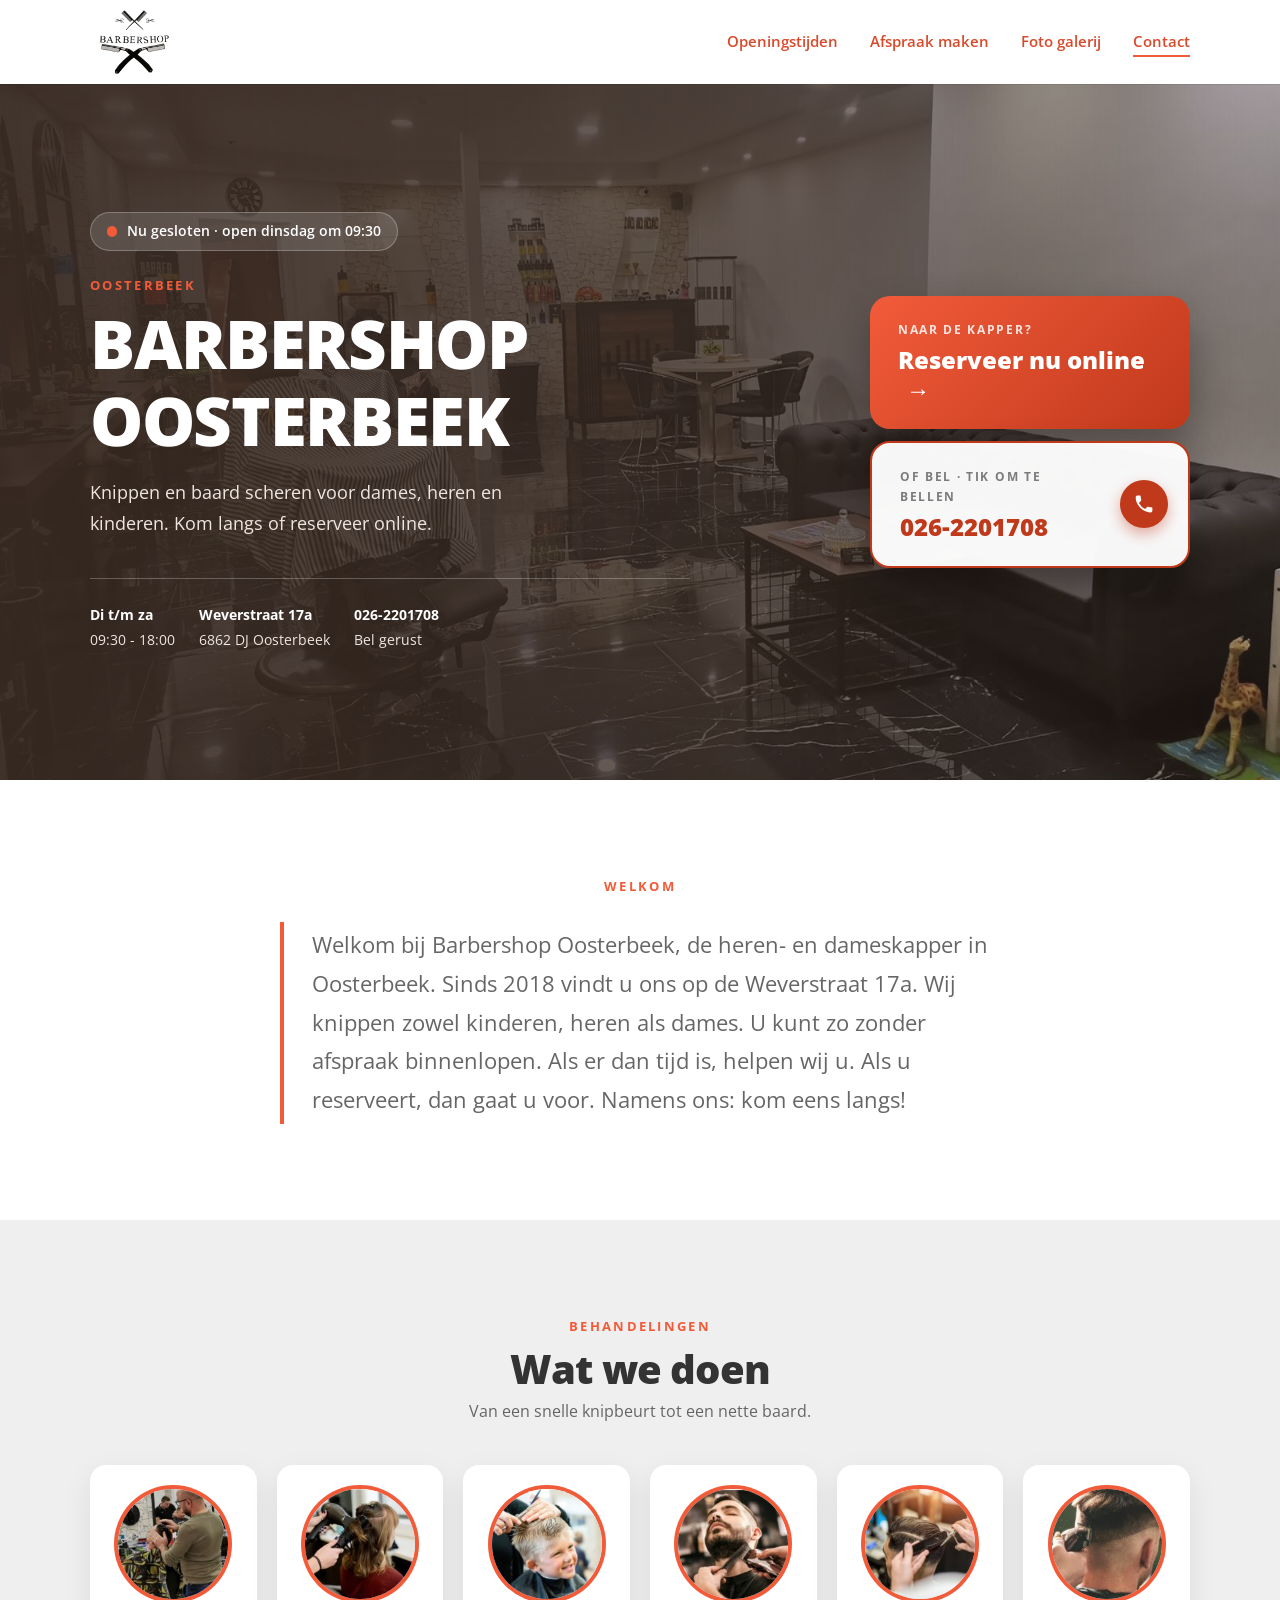
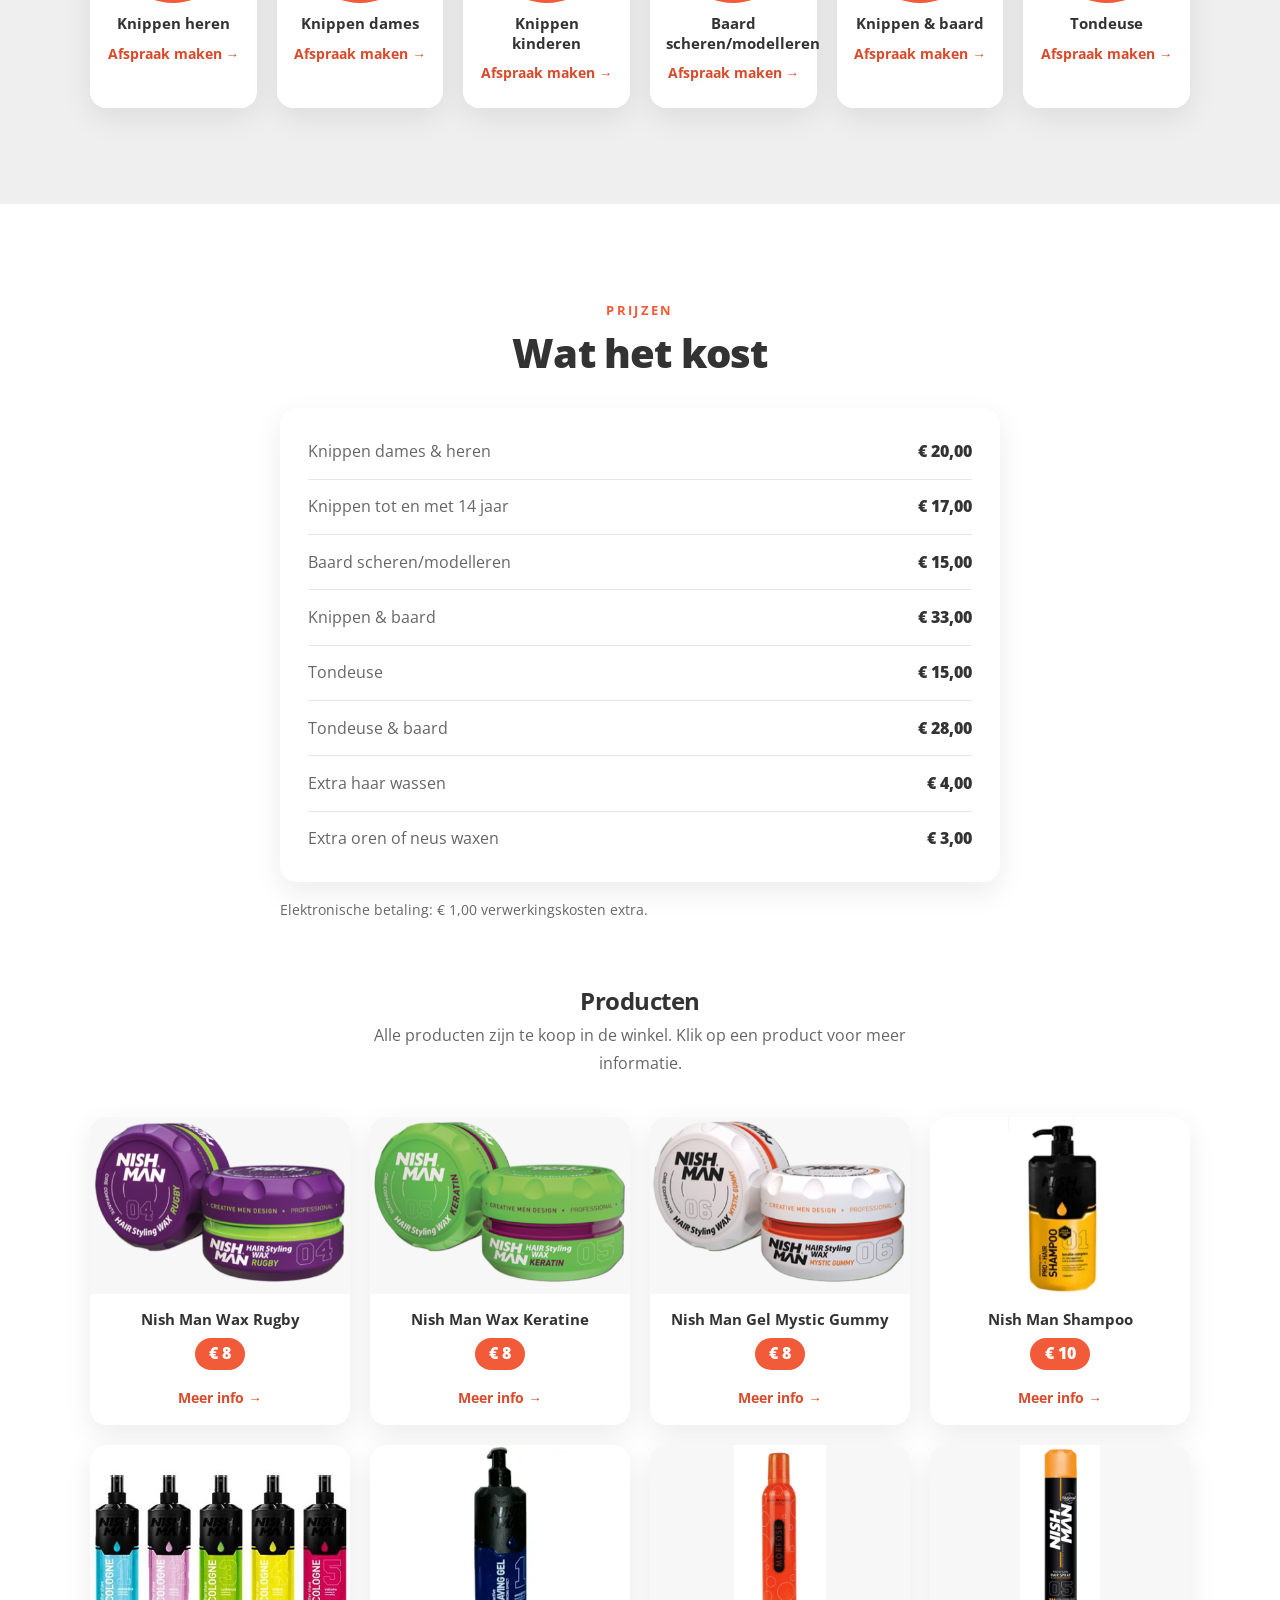
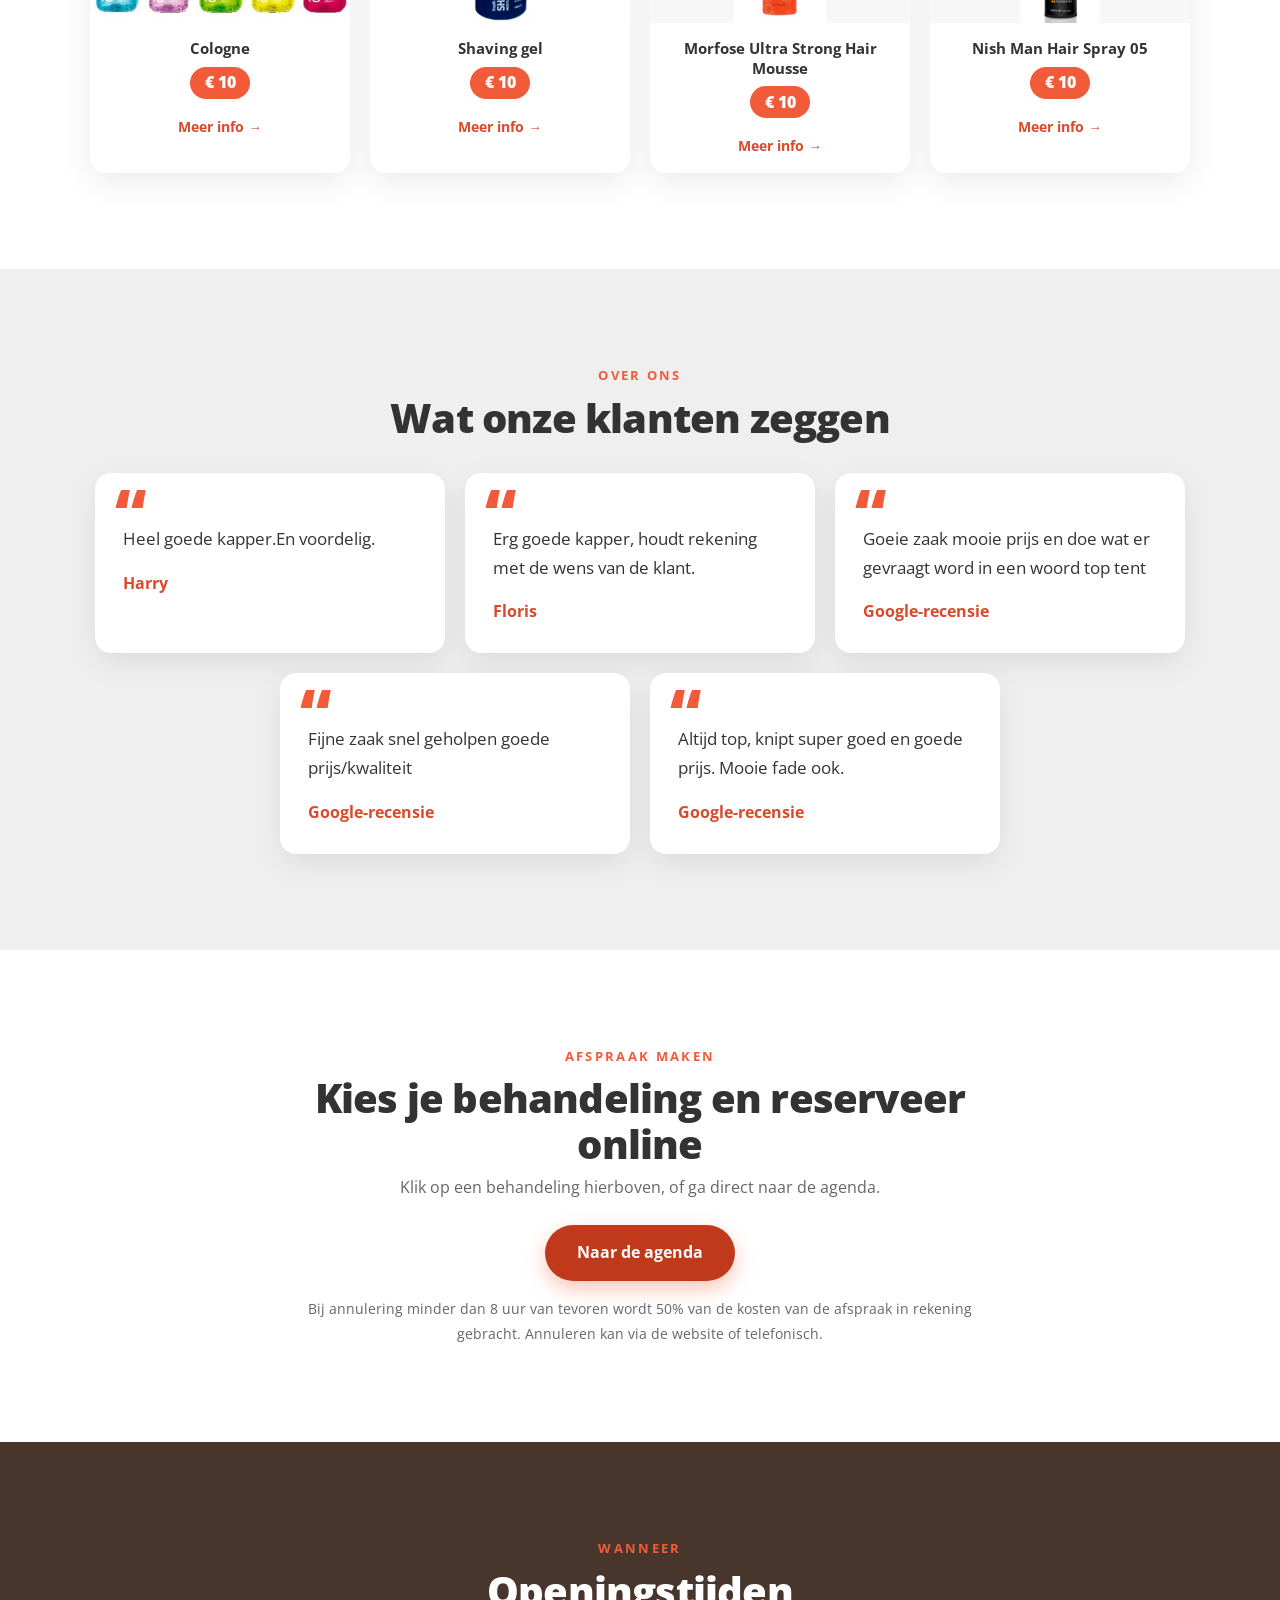
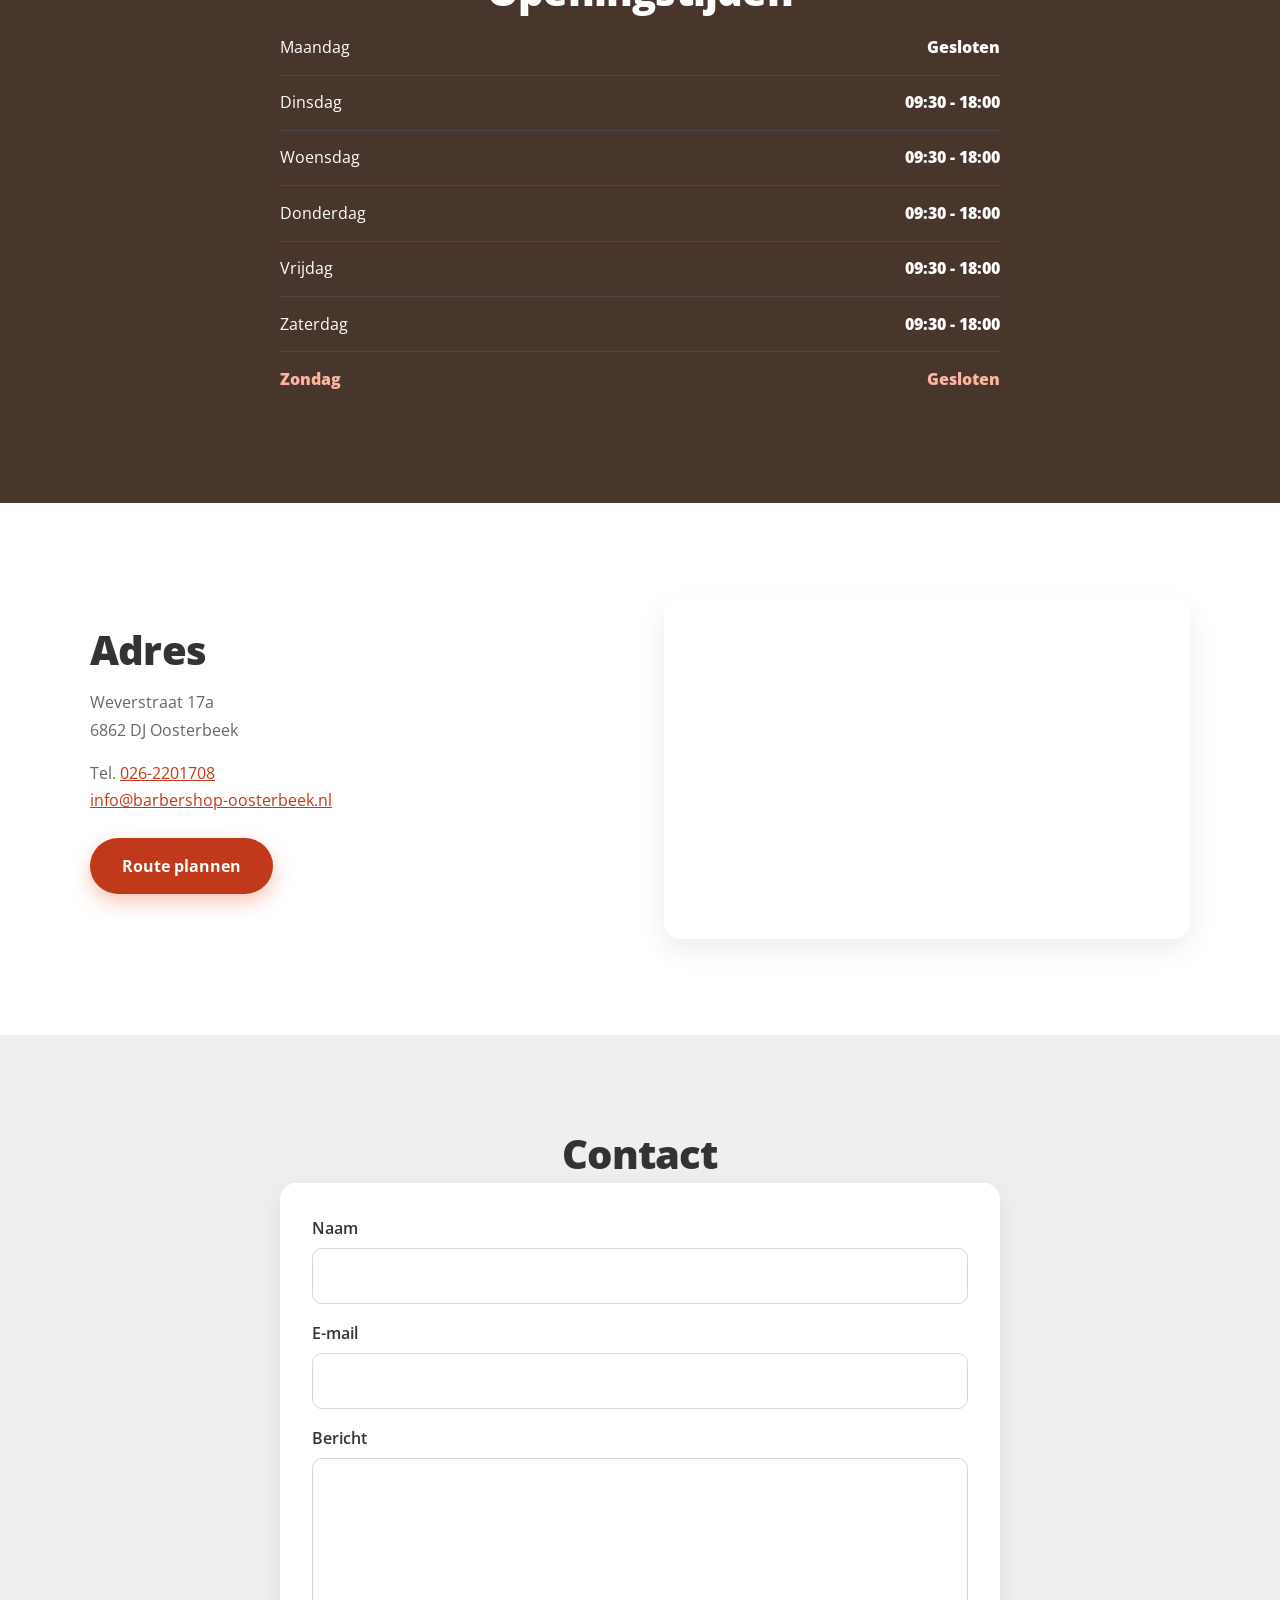
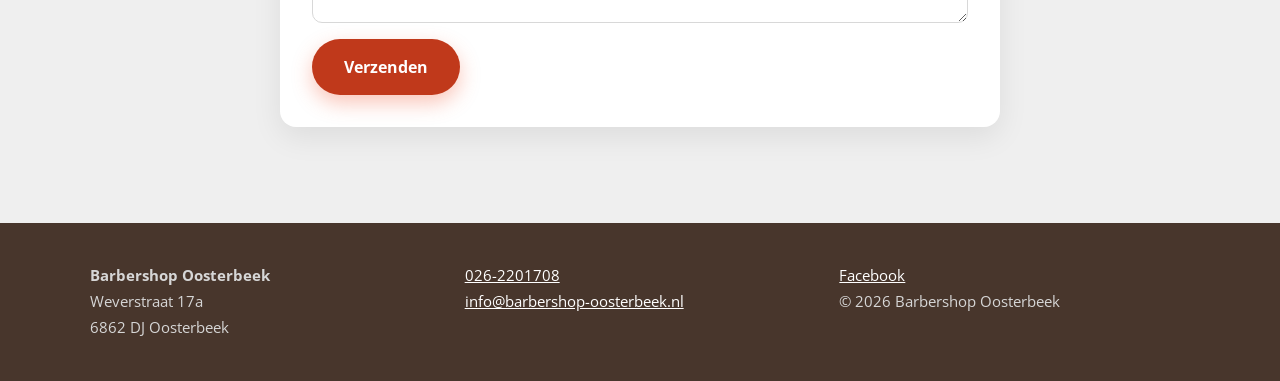
==== commit 5ed61d00: "Remove Tondeuse & baard service card Co-Authored-By: Claude Opus 5.5 <noreply@anthropic.com>" ====
--- a/preview/index.html
+++ b/preview/index.html
@@ -68,7 +68,6 @@
 		<li><a href="afspraak.html?dienst=baard"><img src="../ts-barbershop/assets/img/behandeling-scheren.jpg" alt="" width="150" height="150"><span>Baard scheren/modelleren</span><em class="kaart-cta">Afspraak maken &rarr;</em></a></li>
 		<li><a href="afspraak.html?dienst=knippen-baard"><img src="../ts-barbershop/assets/img/behandeling-knippen-en-baard.jpg" alt="" width="150" height="150"><span>Knippen &amp; baard</span><em class="kaart-cta">Afspraak maken &rarr;</em></a></li>
 		<li><a href="afspraak.html?dienst=tondeuse"><img src="../ts-barbershop/assets/img/behandeling-tondeuze.jpg" alt="" width="150" height="150"><span>Tondeuse</span><em class="kaart-cta">Afspraak maken &rarr;</em></a></li>
-		<li><a href="afspraak.html?dienst=tondeuse-baard"><img src="../ts-barbershop/assets/img/behandeling-tondeuze.jpg" alt="" width="150" height="150"><span>Tondeuse &amp; baard</span><em class="kaart-cta">Afspraak maken &rarr;</em></a></li>
 	</ul>
 </div></section>
 
